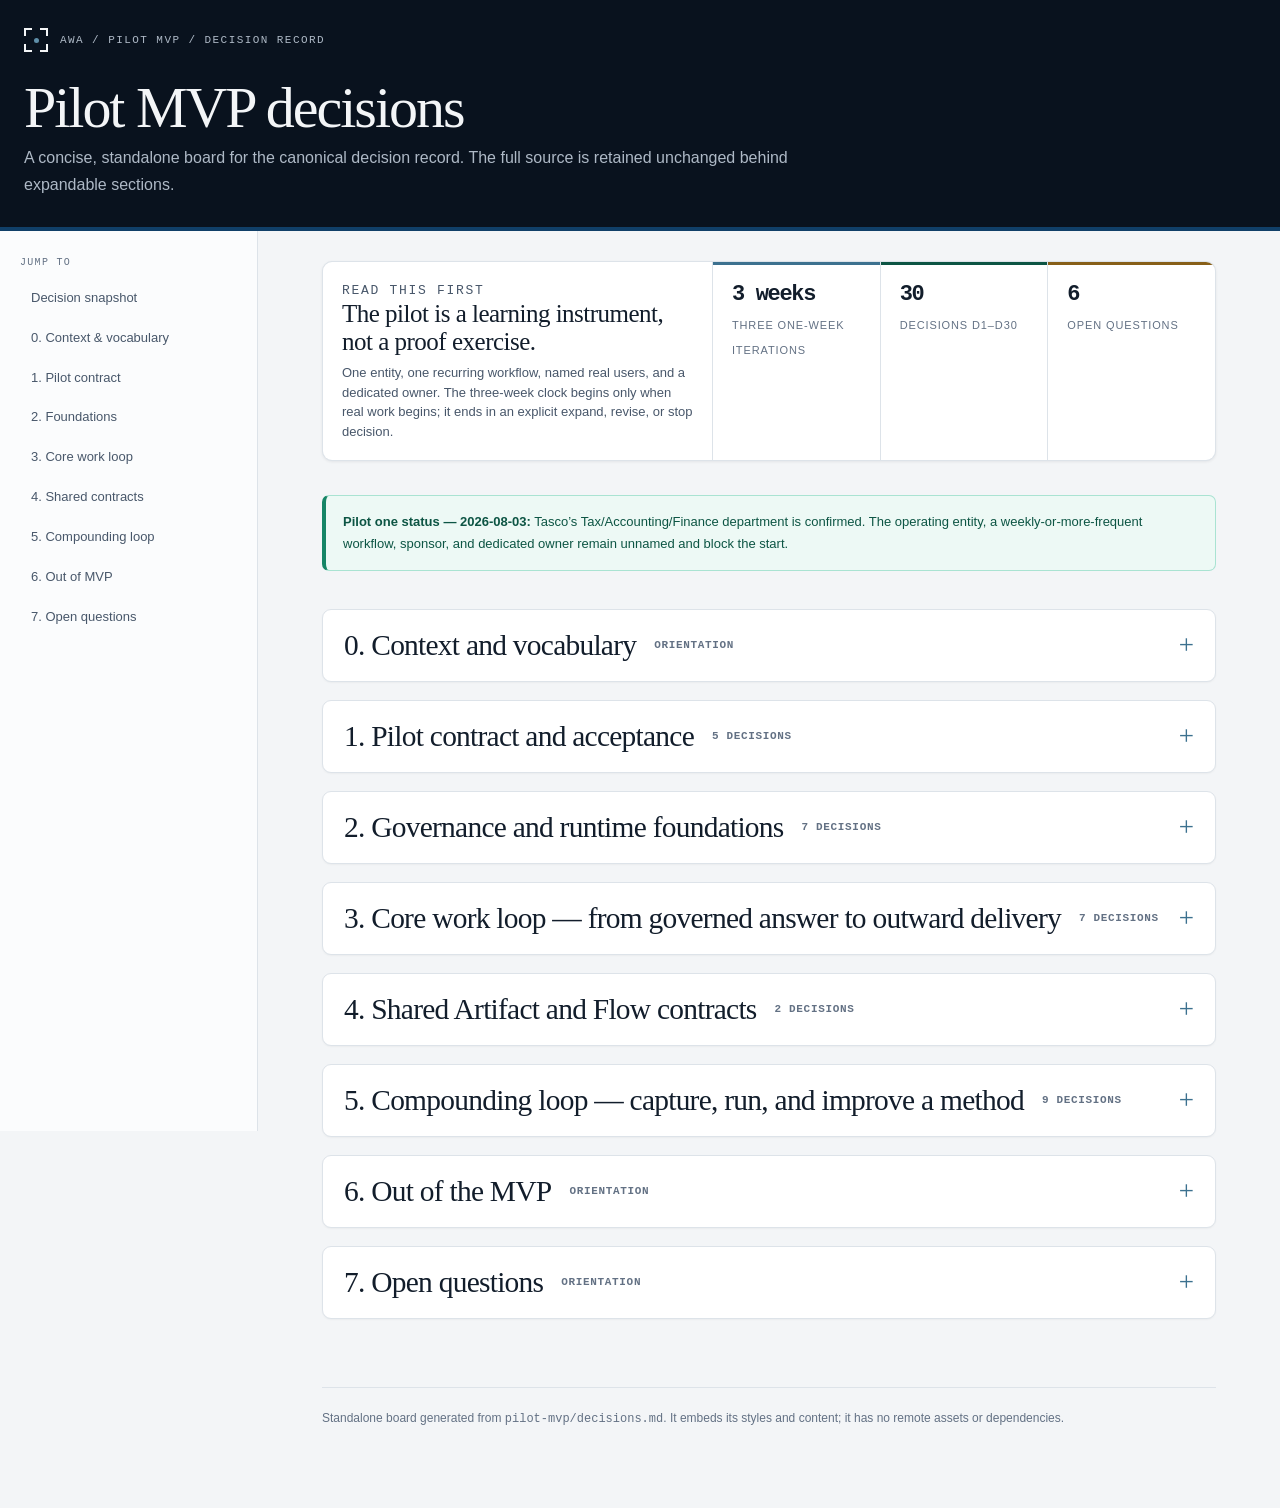
==== site/index.html @ fefa4765 "docs(pilot-mvp): publish decision board" ====
<!doctype html>
<html lang="en">
<head>
<meta charset="utf-8">
<meta name="viewport" content="width=device-width, initial-scale=1">
<meta name="description" content="AWA Pilot MVP decision record, rendered as a standalone review board.">
<title>AWA — Pilot MVP decisions</title>
<style>
:root {
  --ink-25:#fbfcfd; --ink-50:#f3f5f7; --ink-100:#e9edf1; --ink-150:#dde3e9;
  --ink-300:#aeb9c6; --ink-400:#8391a2; --ink-500:#637184; --ink-600:#48576a;
  --ink-700:#334255; --ink-800:#202d3d; --ink-900:#121d2b; --ink-950:#09121e;
  --brand-700:#103f68; --brand-900:#082641; --iris-100:#dce8ef; --iris-500:#3c718f;
  --jade-50:#edf9f5; --jade-200:#a9e3d2; --jade-700:#0d5544;
  --gold-100:#f8ecc9; --gold-600:#875f18;
  --paper:#fff; --paper-line:#dfe5eb;
  --sans: Inter,-apple-system,BlinkMacSystemFont,"Segoe UI",Roboto,sans-serif;
  --serif: Newsreader,Georgia,serif; --mono:"IBM Plex Mono",ui-monospace,Menlo,monospace;
}
* { box-sizing:border-box; }
html { scroll-behavior:smooth; background:var(--ink-50); }
body { margin:0; color:var(--ink-800); background:var(--ink-50); font:15px/1.68 var(--sans); }
a { color:var(--brand-700); text-underline-offset:3px; }
a:focus-visible, summary:focus-visible { outline:3px solid var(--iris-500); outline-offset:3px; border-radius:3px; }
.shell { min-height:100vh; }
.masthead { background:var(--ink-950); color:var(--ink-50); padding:28px max(24px, calc((100vw - 1360px)/2)); border-bottom:4px solid var(--brand-700); }
.brandline { display:flex; align-items:center; gap:12px; color:var(--ink-300); font:11px/1 var(--mono); letter-spacing:.13em; text-transform:uppercase; }
.perimeter { width:24px; height:24px; position:relative; flex:none; background:linear-gradient(var(--ink-50),var(--ink-50)) 0 0/8px 2px no-repeat,linear-gradient(var(--ink-50),var(--ink-50)) 0 0/2px 8px no-repeat,linear-gradient(var(--ink-50),var(--ink-50)) 100% 0/8px 2px no-repeat,linear-gradient(var(--ink-50),var(--ink-50)) 100% 0/2px 8px no-repeat,linear-gradient(var(--ink-50),var(--ink-50)) 0 100%/8px 2px no-repeat,linear-gradient(var(--ink-50),var(--ink-50)) 0 100%/2px 8px no-repeat,linear-gradient(var(--ink-50),var(--ink-50)) 100% 100%/8px 2px no-repeat,linear-gradient(var(--ink-50),var(--ink-50)) 100% 100%/2px 8px no-repeat; }
.perimeter::after { content:""; position:absolute; width:5px; height:5px; border-radius:50%; background:#5f8fa9; left:9.5px; top:9.5px; }
.masthead h1 { max-width:900px; margin:26px 0 8px; font:400 clamp(32px,5vw,58px)/1.02 var(--serif); letter-spacing:-.035em; }
.masthead p { max-width:770px; margin:0; color:var(--ink-300); font-size:16px; }
.board { display:grid; grid-template-columns:258px minmax(0,1fr); max-width:1360px; margin:0 auto; }
.nav { position:sticky; top:0; align-self:start; height:100vh; overflow:auto; padding:25px 20px 40px; border-right:1px solid var(--ink-150); background:var(--ink-25); }
.nav-label, .eyebrow { margin:0 0 10px; color:var(--ink-500); font:10px/1.3 var(--mono); letter-spacing:.13em; text-transform:uppercase; }
.nav a { display:block; padding:8px 9px; margin:2px 0; border-left:2px solid transparent; color:var(--ink-600); font-size:13px; text-decoration:none; }
.nav a:hover { color:var(--brand-700); background:var(--iris-100); border-left-color:var(--iris-500); }
.content { min-width:0; padding:30px clamp(22px,5vw,72px) 80px; }
.snapshot { display:grid; grid-template-columns:1.4fr repeat(3,minmax(120px,.6fr)); gap:1px; margin:0 0 34px; overflow:hidden; border:1px solid var(--ink-150); background:var(--ink-150); border-radius:10px; box-shadow:0 1px 3px rgba(9,18,30,.07); }
.snapshot > div { min-width:0; padding:19px; background:var(--paper); }
.snapshot h2 { margin:0 0 8px; color:var(--ink-900); font:400 25px/1.1 var(--serif); letter-spacing:-.02em; }
.snapshot p { margin:0; font-size:13px; line-height:1.5; color:var(--ink-600); }
.metric { border-top:3px solid var(--iris-500); }
.metric:nth-child(3) { border-top-color:var(--jade-700); }
.metric:nth-child(4) { border-top-color:var(--gold-600); }
.metric strong { display:block; margin-bottom:5px; color:var(--ink-900); font:600 22px/1 var(--mono); letter-spacing:-.06em; }
.metric span { font-size:11px; color:var(--ink-500); text-transform:uppercase; letter-spacing:.08em; }
.notice { margin:0 0 38px; padding:15px 17px; border:1px solid var(--jade-200); border-left:4px solid #168566; border-radius:7px; background:var(--jade-50); color:var(--jade-700); font-size:13px; }
.notice strong { font-weight:700; }
.source { max-width:1000px; }
.source > h1 { display:none; }
.source h2 { scroll-margin-top:24px; margin:58px 0 20px; padding-bottom:10px; border-bottom:1px solid var(--ink-150); color:var(--ink-900); font:400 clamp(26px,3.2vw,38px)/1.12 var(--serif); letter-spacing:-.025em; }
.record-section { margin:18px 0; border:1px solid var(--ink-150); border-radius:9px; background:var(--paper); box-shadow:0 1px 2px rgba(9,18,30,.04); }
.record-section > summary { display:flex; align-items:center; gap:18px; padding:19px 21px; cursor:pointer; list-style:none; }
.record-section > summary::-webkit-details-marker { display:none; }
.record-section > summary::after { content:'+'; margin-left:auto; color:var(--iris-500); font:400 27px/1 var(--serif); }
.record-section[open] > summary { border-bottom:1px solid var(--ink-150); background:var(--ink-50); }
.record-section[open] > summary::after { content:'−'; }
.record-section > summary h2 { margin:0; padding:0; border:0; font-size:clamp(22px,2.3vw,30px); }
.section-count { flex:none; color:var(--ink-500); font:600 11px/1.3 var(--mono); letter-spacing:.06em; text-transform:uppercase; }
.record-section-body { padding:0 22px 26px; }
.source h3 { scroll-margin-top:24px; margin:42px 0 13px; color:var(--ink-900); font:600 19px/1.27 var(--sans); letter-spacing:-.015em; }
.source h4 { margin:30px 0 10px; color:var(--ink-700); font:600 15px/1.3 var(--sans); }
.source p { max-width:82ch; margin:0 0 17px; }
.source strong { color:var(--ink-900); }
.source em { color:var(--ink-600); }
.source ul, .source ol { max-width:84ch; margin:0 0 20px; padding-left:25px; }
.source li { margin:7px 0; padding-left:3px; }
.source blockquote { max-width:82ch; margin:22px 0; padding:3px 0 3px 19px; border-left:3px solid var(--iris-500); color:var(--ink-600); }
.table-wrap { overflow-x:auto; margin:24px 0 28px; border:1px solid var(--paper-line); border-radius:8px; background:var(--paper); box-shadow:0 1px 2px rgba(9,18,30,.05); }
table { width:100%; min-width:620px; border-collapse:collapse; font-size:13px; line-height:1.45; }
th, td { padding:11px 13px; vertical-align:top; text-align:left; border-bottom:1px solid var(--ink-150); }
th { position:sticky; top:0; background:var(--ink-50); color:var(--ink-700); font:600 10px/1.3 var(--mono); letter-spacing:.06em; text-transform:uppercase; }
tr:last-child td { border-bottom:0; }
td:first-child { color:var(--ink-900); font-weight:600; }
hr { border:0; border-top:1px solid var(--ink-150); margin:42px 0; }
.source code { padding:.1em .32em; border-radius:3px; background:var(--ink-100); color:var(--ink-800); font:.88em var(--mono); }
.source pre { overflow:auto; padding:14px; border-radius:7px; background:var(--ink-900); color:var(--ink-50); }
.source pre code { padding:0; background:transparent; color:inherit; }
footer { max-width:1000px; margin-top:68px; padding-top:20px; border-top:1px solid var(--ink-150); color:var(--ink-500); font-size:12px; }
@media (max-width: 900px) { .board { display:block; } .nav { position:static; height:auto; padding:16px max(22px,5vw); border-right:0; border-bottom:1px solid var(--ink-150); display:flex; overflow-x:auto; gap:4px; } .nav-label { display:none; } .nav a { white-space:nowrap; flex:none; border-left:0; border-bottom:2px solid transparent; } .nav a:hover { border-left-color:transparent; border-bottom-color:var(--iris-500); } .snapshot { grid-template-columns:1fr 1fr; } .snapshot > div:first-child { grid-column:1/-1; } }
@media (max-width: 560px) { body { font-size:14px; } .masthead { padding-top:20px; padding-bottom:24px; } .masthead p { font-size:14px; } .content { padding-top:22px; } .snapshot { display:block; } .snapshot > div { border-bottom:1px solid var(--ink-150); } .snapshot > div:last-child { border-bottom:0; } table { font-size:12px; } th,td { padding:9px 10px; } }
@media print { body { background:#fff; } .masthead { background:#fff; color:var(--ink-900); border-bottom:1px solid var(--ink-300); } .masthead p,.brandline { color:var(--ink-600); } .perimeter { filter:invert(1); } .nav { display:none; } .board { display:block; } .content { padding:20px 0; } .snapshot { break-inside:avoid; } .record-section { border:0; box-shadow:none; } .record-section > summary { padding:0; } .record-section > summary::after { display:none; } .record-section-body { padding:0; } .source h2 { break-after:avoid; } .source h3 { break-after:avoid; } .table-wrap { overflow:visible; } }
</style>
</head>
<body>
<div class="shell">
<header class="masthead">
  <div class="brandline"><span class="perimeter" aria-hidden="true"></span> AWA / pilot MVP / decision record</div>
  <h1>Pilot MVP decisions</h1>
  <p>A concise, standalone board for the canonical decision record. The full source is retained unchanged behind expandable sections.</p>
</header>
<div class="board">
<nav class="nav" aria-label="Decision record sections">
  <p class="nav-label">Jump to</p>
  <a href="#snapshot">Decision snapshot</a>
  <a href="#0-context-and-vocabulary">0. Context &amp; vocabulary</a>
  <a href="#1-pilot-contract-and-acceptance">1. Pilot contract</a>
  <a href="#2-governance-and-runtime-foundations">2. Foundations</a>
  <a href="#3-core-work-loop--from-governed-answer-to-outward-delivery">3. Core work loop</a>
  <a href="#4-shared-artifact-and-flow-contracts">4. Shared contracts</a>
  <a href="#5-compounding-loop--capture-run-and-improve-a-method">5. Compounding loop</a>
  <a href="#6-out-of-the-mvp">6. Out of MVP</a>
  <a href="#7-open-questions">7. Open questions</a>
</nav>
<main class="content">
  <section id="snapshot" aria-labelledby="snapshot-title">
    <div class="snapshot">
      <div><p class="eyebrow">Read this first</p><h2 id="snapshot-title">The pilot is a learning instrument, not a proof exercise.</h2><p>One entity, one recurring workflow, named real users, and a dedicated owner. The three-week clock begins only when real work begins; it ends in an explicit expand, revise, or stop decision.</p></div>
      <div class="metric"><strong>3 weeks</strong><span>Three one-week iterations</span></div>
      <div class="metric"><strong>30</strong><span>Decisions D1–D30</span></div>
      <div class="metric"><strong>6</strong><span>Open questions</span></div>
    </div>
    <aside class="notice"><strong>Pilot one status — 2026-08-03:</strong> Tasco’s Tax/Accounting/Finance department is confirmed. The operating entity, a weekly-or-more-frequent workflow, sponsor, and dedicated owner remain unnamed and block the start.</aside>
  </section>
  <article class="source">
<h1 id="pilot-mvp--decisions">Pilot MVP — decisions</h1>
<h2 id="0-context-and-vocabulary">0. Context and vocabulary</h2>
<h3 id="01-context">0.1 Context</h3>
<p><strong>Document role.</strong> The single authority for AWA's pilot MVP: what was chosen, why, and what is still open. Specs, user stories, and prospect-facing material are written from it; it cites nothing outside itself. A spec that contradicts a decision is wrong, and a decision the team stops following is edited rather than left standing.</p>
<p><strong>Decision order.</strong> Decisions run from broad pilot constraints toward downstream product choices, and earlier ones generally constrain later ones. Numbering does not make any active decision optional or resolve a conflict. Decisions state behaviour, not implementation. This is a decision record, not a delivery plan.</p>
<p><strong>Standing constraint.</strong> Pilot one is confirmed as of 2026-08-03: Tasco, in the Tax/Accounting/Finance department. Pilots two and three are not. Every decision here must still hold <strong>regardless of which pilot lands</strong>, so a choice that only makes sense for one sponsor does not belong. Where pilot one's confirmed shape now bears on a decision, that decision records it under a dated <strong>Pilot one</strong> note and says what remains unnamed. Three things are unnamed and block the start: the operating entity inside Tasco (D8), the workflow (D2), and the sponsor and dedicated owner.</p>
<p><strong>Business context.</strong> A company's know-how layer is the accumulated method that makes a recurring job come out right, and it leaves when the person leaves. AWA captures that method inside the customer's own governed material and keeps it theirs. This is not a data-residency product. Retrieval is the lower bar to clear; captured flows are the ongoing objective. A pilot that proves retrieval but captures no method has demonstrated a search box.</p>
<p><strong>Engineering context.</strong> The pilot MVP is a <strong>rebuild</strong>. The current FastAPI application stays as the stable demo surface for sales, and what exists in it is neither a constraint on these decisions nor a credit against them: present there does not make it done here, absent there does not make it expensive here.</p>
<p><strong>Why rebuild rather than increment.</strong> The repository state behind the demo is too disordered to serve as the source of truth for delivery, and the demo showed a roughly seventy-second unexplained pause, application and database both awake, that was never diagnosed. Neither argues against building a governed, concurrent, multi-user system. Both argue against building it on a foundation nobody can reason about.</p>
<p><strong>How the pieces relate.</strong></p>
<ul>
<li>A pilot is the smallest thing that produces a real decision: one entity, one recurring workflow, one dedicated owner. Deliberately not a group-wide rollout.</li>
<li>Access provisioning, sandbox setup, and corpus loading are <strong>pre-pilot</strong>. The clock starts when a real user does real work, not when the environment is ready.</li>
<li>Demo and pilot run the same product. There is no customer-specific build, so what a pilot user asks for decides the roadmap rather than forking the code.</li>
<li>A pilot's evidence is what the users did and said, not a screenshot, a test pass, or a delivery tally.</li>
<li>At most three early pilots at once: two in Vietnam, ideally one elsewhere in Southeast Asia. The three-person team stays directly involved in each, so the cap is attention, not demand.</li>
</ul>
<h3 id="02-vocabulary">0.2 Vocabulary</h3>
<p>These entries fix the words and the boundaries between them. Where a term has a decision of its own, the decision carries the detail and is cited here rather than restated.</p>
<p><strong>Pilot</strong>: A bounded engagement in which named real users at a customer do their <strong>own recurring work</strong> on <strong>their own documents</strong> and return structured feedback. It begins only when all four entry conditions hold at once, and ends on a stated date with an explicit expand, revise, or stop decision. A pilot is a learning instrument first: it establishes how these users actually work, which capabilities matter, and whether the partner is worth continuing with. Producing a favourable result is not its purpose. <em>Avoid</em>: trial, proof of concept, evaluation, rollout, deployment, engagement</p>
<p><strong>Demo</strong>: Anything shown over a seeded synthetic corpus with pre-assigned classifications and prepared personas, whether presented live, recorded as video, or clicked through. A demo proves implemented behaviour. It cannot establish adoption, task completion, or fitness, because none of its data, users, or work is real. <em>Avoid</em>: live pilot, pilot demo, mini-pilot, trial run</p>
<p><strong>The four entry conditions</strong>: The gates that separate a demo from a pilot. Each is binary, and a pilot that is missing one is a demo being called a pilot.</p>
<ol type="1">
<li><strong>Real users</strong> — named individuals who already do the work, not evaluators, not IT, not a procurement committee.</li>
<li><strong>Real documents</strong> — the customer's own material. Curated and read-only still counts as real. Synthetic does not.</li>
<li><strong>Real work</strong> — a job the user was already going to do this week and is accountable for, not an exercise invented to test the product.</li>
<li><strong>A feedback loop</strong> — an agreed channel and cadence by which what the users do returns to the team and changes the product. <em>Avoid</em>: treating access provisioning, a sandbox, or a signed document as the start of the pilot</li>
</ol>
<p><strong>Dedicated owner</strong>: One named person at the customer who is our interface for the pilot and coordinates their side. The pilot does not start without one. Whatever internal authority they need to approve documents, users, and deployment is theirs to arrange, and is not modelled in the product. <em>Avoid</em>: an assumed remit, a contact who cannot convene the users, authority inferred from a title</p>
<p><strong>Exit decision</strong>: A stated expand, revise, or stop decision made on the pilot's final day, on the evidence the pilot produced. The end date is fixed before the start date. A pilot without a scheduled exit decision becomes an indefinite evaluation. <em>Avoid</em>: rolling engagement, open-ended evaluation, extension by default, "let's see how it goes"</p>
<p><strong>Baseline</strong>: Three to five completed real examples of the chosen workflow, reviewed before the pilot starts. It exists so improvement is measured against what the team actually did last month, rather than against an estimate made after the fact. <em>Avoid</em>: a projected saving, a business case, a benchmark, a stated return</p>
<p><strong>Iteration</strong>: One of the three one-week cycles inside the fixed three-week pilot window: real use, then feedback collection, then a product change shipped into the live pilot. The product inside it is expected to change (D1). <em>Avoid</em>: sprint, phase, milestone, release train</p>
<p><strong>Pre-pilot onboarding</strong>: Everything AWA does before the clock starts: user interviews, corpus collection, document ingestion, and permission scoping. It is operated by the AWA team by hand, not by the customer through a console. It is deliberately unscalable, and it exists so the first pilot users never meet an administrator surface (D6). <em>Avoid</em>: setup phase, implementation, configuration, self-service onboarding</p>
<p><strong>Artifact</strong>: A document the product produced and one user owns: promoted from a chat answer or produced by a Flow run, then edited directly. It is the unit shared, exported, and delivered. Its editing, sharing, and versioning contracts are D15, D20, and D21. <em>Avoid</em>: output, deliverable, report, file, document</p>
<p><strong>Flow</strong>: A saved method created from a chat session that already produced acceptable work. The user improves it by attaching instructions to fixed phases rather than authoring a workflow. It runs in the background, re-retrieves against the invoker's current access on every run, and produces an Artifact (D23, D24, D28). <em>Avoid</em>: workflow, automation, template, pipeline, playbook</p>
<p><strong>Phase spine</strong>: The four phases every run renders as: Gather, Reason, Produce, Check. They are fixed by the product and identical for every Flow. The sub-actions inside a phase vary run to run and are display only. Instructions attach to phases, never to sub-actions (D25). <em>Avoid</em>: step, node, stage, task, DAG</p>
<p><strong>Personal space</strong>: A per-user area where a pilot user keeps documents they brought themselves. It is the one place in the product where a user adds material without an administrator or assigns a classification, and its contents are owner-only and unshareable (D7). Artifacts do not live here: personal is a document classification, and an Artifact is a separate object with its own lifecycle. <em>Avoid</em>: private folder, my drive, workspace, sandbox, personal knowledge base</p>
<p><strong>Outward delivery</strong>: Taking a finished Artifact out of AWA to a recipient who is not an AWA user. AWA renders a file and the user delivers it (D13). It exists because the output of a real recurring job is owed to somebody outside the pilot cohort, and a user who cannot send it will screenshot it. It is in pilot scope and was explicitly <strong>not</strong> in demo scope. <strong>Export</strong> is the narrower word for the act AWA performs and records: rendering the file, and the record naming user, Artifact, version, time, and source classifications (D4, D13). Outward delivery is the whole move, including the part AWA cannot see. <em>Avoid</em>: download, sync, integration, publish</p>
<p><strong>Rendered citation</strong>: What an inline citation becomes when it leaves AWA and can no longer be clicked: the marker stays beside the claim and a source list names each document and its printed locator (D18). A live link back into AWA is not an option, because the recipient has no account and a dead link reads worse than no link. <em>Avoid</em>: link back to AWA, "see AWA for sources", footnote-free export, source-count summary</p>
<p><strong>AWA-operated permission scoping</strong>: AWA interviews users, collects and ingests the corpus, and proposes each document's classification and owning department for pilots one through three; the customer approves the per-document proposal before first sign-in (D6). This keeps onboarding from waiting on a customer-authored policy while leaving the consequence of a wrong entitlement with an explicit customer-approved decision. <em>Avoid</em>: inherited permissions, mirrored file-share ACLs, customer-authored policy (not yet true), self-serve classification</p>
<h2 id="1-pilot-contract-and-acceptance">1. Pilot contract and acceptance</h2>
<h3 id="d1-fixed-three-week-window-three-one-week-iterations-mutable-product">D1. Fixed three-week window, three one-week iterations, mutable product</h3>
<p>The window and the exit decision are fixed before the start. The product inside the window is not. Each week is real use, then feedback, then a shipped change.</p>
<p><strong>Why:</strong> A fixed end date is what forces a decision. A frozen product wastes the only thing a first pilot uniquely produces, which is watching a real user hit a wall while there is still time to fix it. Three iterations rather than two gives a change shipped in week one a chance to be judged in week three.</p>
<p><strong>Consequences, each of which is a day-one requirement:</strong></p>
<ul>
<li>Deployment must not disrupt a live user. No data loss, no forced re-login, no broken in-flight Artifact or Flow. We ship into a live pilot at least twice.</li>
<li>Work created in week one must still open in week three, across schema changes.</li>
<li>The baseline is captured before the clock starts. A mutable product makes it impossible to reconstruct afterwards what a user was reacting to.</li>
<li>What an Artifact is, what a Flow is, and what a citation points at are frozen for the window. How they look and how well they work are not. Changing the contract mid-pilot invalidates the user's accumulated work and the pilot's own evidence.</li>
</ul>
<h3 id="d2-the-chosen-workflow-must-run-weekly-or-more-often">D2. The chosen workflow must run weekly or more often</h3>
<p>The window can only observe what completes inside it. Three one-week iterations observe three cycles of a weekly job and zero complete cycles of a monthly or quarterly one. This is a selection rule that binds before a customer is named, so it belongs to the pilot definition rather than to any customer.</p>
<p><strong>Consequence:</strong> The worked examples used so far are a quarterly revenue snapshot and a quarterly variance summary. Neither can be the pilot workflow. Candidate qualification must ask for cadence early, and a prospect whose only recurring pain is quarterly is not a first pilot.</p>
<p><strong>Pilot one (2026-08-03).</strong> The department is confirmed and the workflow is not. Choosing one that runs weekly or more often is a blocking pre-pilot item, and it is the live risk in a Tax/Accounting/Finance department, where the headline cycles are monthly close and quarterly filing. Either completes zero times inside a three-week window. Weekly candidates worth testing first are a cash position, an AR or AP aging review, and a payment run. If no weekly workflow exists in this department, the choice is a different workflow or a different first cohort, not a longer window (D1).</p>
<h3 id="d3-the-cohort-is-hierarchical-one-executive-over-at-least-two-peer-units-each-with-a-manager-and-workers">D3. The cohort is hierarchical: one executive over at least two peer units, each with a manager and workers</h3>
<p>Everyone in the cohort does real work, so everyone is a producer. The executive sees activity and shared or exported Flows and Artifacts across the whole cohort, but never private drafts or personal uploads. A manager has the same oversight only within their own unit. Two peer units is the minimum, not a target (D9).</p>
<p><strong>Pilot one (2026-08-03).</strong> The cohort sits inside one department, Tax/Accounting/Finance, which contains three teams. Those teams are the peer units, so the product's departmental axis binds on a team here rather than on the department above them (D10). The intended size is roughly nine to ten people: one executive, plus a manager and two or three workers per team. The exact roster, and which person holds the executive level, are fixed during pre-pilot onboarding (D6).</p>
<p><strong>Why the cohort is hierarchical rather than flat:</strong></p>
<ul>
<li><strong>More than one peer unit is load-bearing.</strong> A single-unit cohort gives everyone identical entitlement. No perimeter ever differs between two people, no query resolves differently, and the pilot produces zero evidence about the differentiator. Three teams make the permission boundary an observed fact rather than an untested configuration.</li>
<li><strong>Hierarchy is the actual argument.</strong> The pitch is that long governance chains turn a question into a queue. A cohort with an executive, managers, and workers is the structure that claim is about.</li>
<li><strong>The cohort contains its own readers.</strong> Every loop ends with someone else reading the output. Managers and the executive receive as well as produce, so that half of the loop is real rather than simulated.</li>
<li><strong>The executive is the exit decision.</strong> A sponsor who watched it work firsthand decides on evidence rather than on a report about evidence.</li>
</ul>
<p><strong>Costs to accept, not overlook:</strong> interviewing every producer during each of the three one-week iterations is roughly five hours plus synthesis every week for a three-person team. AWA also hand-onboards every person and their documents before the pilot. Two or three workers per unit rather than four is what keeps this tight (D1, D6).</p>
<p><strong>Actors for user stories:</strong> the product models workers, managers, and executives as the cohort's three levels. Their level and department determine retrieval and oversight scope (D10).</p>
<h3 id="d4-the-exit-decision-rests-on-task-completion-effort-to-export-as-a-trend-and-disclosure-incidents">D4. The exit decision rests on task completion, effort-to-export as a trend, and disclosure incidents</h3>
<p><strong>Task completion is the primary measure.</strong> Did the user finish their real recurring job inside AWA? Binary, per cycle, per person, and unambiguous. One observation per producer per cycle, so a cohort of nine or ten over three cycles yields twenty-seven to thirty observations (D3).</p>
<p><strong>Effort-to-export is the quality measure, and it is read as a trend.</strong> Time invested in chat and in correcting a Flow is expected and healthy. What must shrink is the work between generation and sending: manual editing and rerunning. The product can turn one user correction into a candidate phase instruction, but adopts it only after the user confirms it (D27). If that capture works, cycle one shows heavy editing while the user teaches the Flow and cycle three shows almost none. The criterion is whether that time declines across cycles one, two, and three. Flat means a one-shot generator; declining is the compounding claim, measured. Averaging across the window hides the only thing worth seeing.</p>
<p><strong>Export is the satisfaction signal.</strong> A costly, voluntary act in which the user puts their name on the output and sends it outside the cohort. It beats any survey question. Counted per completed cycle rather than raw, since job frequency varies by person and work that legitimately stays inside the cohort never exports.</p>
<p><strong>A wrong disclosure is raised and debugged, not an automatic stop.</strong> Any instance where a user saw material their perimeter should not have returned is investigated immediately, its cause identified, and the finding carried into the exit decision. It ranks engineering priority above everything else. A scoping error in the classification that AWA proposed and the customer approved, and an enforcement failure against that approved classification, are different findings. Only the second is evidence about the product's authorization behavior (D6). A disclosure is only detectable if a human notices and has somewhere to say so, so the product owes users a way to report one. Without that channel, zero disclosures is the absence of evidence rather than evidence.</p>
<p><strong>Two distinctions the raw numbers get wrong:</strong></p>
<ul>
<li>A rerun <em>after an instruction was attached</em> is the product learning. A rerun with <strong>no change</strong> is the user hoping for better luck, and only that second kind is a failure signal.</li>
<li>Editing because the output was wrong is a failure. Editing to add judgement only the human holds is correct behaviour. Driving edits to zero would mean replacing judgement rather than supporting it.</li>
</ul>
<p><strong>Not measured: a time-saving percentage.</strong> Self-reported timings over three cycles against a mutable product with an observed cohort are noise dressed as data, and a soft number a CFO can challenge makes everything beside it look soft. What the pilot produces is a decision with evidence behind it, not a business case. The baseline supports a qualitative comparison, not a percentage.</p>
<p><strong>What these measures require the product to record:</strong> Artifact content at generation and at export, so the two can be diffed; timestamps for generation, each edit session, and export; which Flow version ran and whether its instructions changed since the previous run; an export that is distinguishable from a share; and an export record naming the user, Artifact and version, time, and source classifications (D13).</p>
<h3 id="d5-two-stacked-loops-the-core-work-loop-must-clear-the-compounding-loop-must-work-at-least-partially">D5. Two stacked loops: the core work loop must clear; the compounding loop must work at least partially</h3>
<p><strong>The core work loop:</strong> ask in chat, get a cited answer, promote it to an Artifact, edit it, export it. No Flow involved. A user can complete their whole weekly job this way on day one. This is the lower bar and it has to be cleared.</p>
<p>The core work loop's day-one acceptance bar includes permission-governed retrieval rather than treating authorization as a feature layered on later. Permission handling is both the differentiator and the enterprise adoption gate, so strong retrieval without working authorization cannot support enterprise work at all. Every retrieval must apply the user's level and department against the document's classification and owning department; that matrix is not tradeable (D10).</p>
<p><strong>The compounding loop:</strong> notice the repetition, save that chat as a Flow, run it in the background, attach instructions where it was wrong, get a better run next time. It must work at least partially within the window.</p>
<p><strong>Why the core work loop must precede the compounding loop:</strong> nobody saves a method before doing the job once and having it work. A Flow can be created only from a chat session that already produced acceptable work, so the working chat session is a precondition for the entire compounding loop (D28).</p>
<p><strong>Why the loop order matches the evidence design:</strong> the pilot measures whether editing and rerunning between Artifact generation and outward delivery decline across three cycles (D4). Cycle one is expected to be mostly the core work loop, with heavy editing. Cycle two is where a Flow gets saved. By cycle three the Flow carries most of it and editing drops. The declining curve <em>is</em> the user moving from the core work loop into the compounding loop. A shaky core work loop means cycle one fails and there is never a cycle three.</p>
<p>Build the core work loop before the compounding loop.</p>
<h2 id="2-governance-and-runtime-foundations">2. Governance and runtime foundations</h2>
<h3 id="d6-awa-operates-ingestion-and-permission-scoping-by-hand-during-pre-pilot-onboarding">D6. AWA operates ingestion and permission scoping by hand during pre-pilot onboarding</h3>
<p>Users are interviewed first, then onboarded manually. The AWA team collects the corpus, ingests it, and proposes classification and department attribution. The customer approves the proposal before the first sign-in.</p>
<p><strong>Why:</strong> AWA-operated ingestion and permission scoping removes the largest onboarding blocker, which is a customer writing a classification policy before they have seen any value. Manual onboarding also lets the team learn what the classification rules need to be, which cannot be learned from a synthetic corpus.</p>
<p><strong>Consequences:</strong></p>
<ul>
<li>No customer-facing administrator console is required in the pilot MVP. Ingestion and classification are operated by the AWA team through internal means the pilot users never see.</li>
<li><strong>Approval is a checkable artifact.</strong> The customer signs off a per-document classification and owning-department list before the first sign-in. AWA proposes, the customer approves, and a wrong entitlement is then traceable to an approved decision rather than to an AWA guess. It costs onboarding time, and it makes a reported disclosure traceable to either approved scoping or product enforcement rather than leaving its cause to argument (D4).</li>
<li><strong>The customer-authorship differentiator is not live in pilots one through three.</strong> AWA's stated differentiator is entitling on a classification the customer authors, inheriting nothing. Here AWA authors it. The differentiator stays true of the product and is not true of these pilots. Do not present AWA-operated scoping as the permanent operating model, and do not claim customer authorship as a live differentiator until a customer has authored one.</li>
<li>AWA-operated ingestion and classification does not scale past pilot three, and that is accepted rather than overlooked.</li>
</ul>
<h3 id="d7-a-user-may-upload-documents-into-a-personal-space-and-nowhere-else">D7. A user may upload documents into a personal space, and nowhere else</h3>
<p>Uploaded documents are retrievable only by the uploader. They never enter the shared perimeter, and the user never assigns a classification.</p>
<p><strong>Why:</strong> The recurring job usually involves a file the user has in hand that is not in the curated corpus. Without it the pilot measures half a loop and cannot explain why. Letting a user publish into the shared corpus would reverse AWA-operated, customer-approved permission scoping and put entitlement authorship back in the uploader's hands (D6).</p>
<p><strong>Consequences:</strong></p>
<ul>
<li>Personal is a distinct classification. Material carrying it is retrievable by its owner alone and is never eligible for the administrator ingestion path.</li>
<li><strong>A personal document cannot be shared.</strong> Owner-alone access is absolute, and no role or level reaches it. The user may instead share an <em>Artifact</em> derived from that material with a named person, granting view or edit while leaving comment and copy available (D17, D20). Sharing the source would let the uploader make a classification decision, which AWA-operated scoping exists to prevent (D6).</li>
<li>File format support becomes a real requirement: native-text PDF, DOCX, XLSX, TXT and Markdown.</li>
<li><strong>No OCR of scanned documents at MVP.</strong> Scanned material is identified and excluded during pre-pilot onboarding, where it can be seen coming, rather than failing in front of a user in week two. The honest position is that the gap is ingesting Vietnamese paperwork, not understanding Vietnamese.</li>
</ul>
<h3 id="d8-one-deployment-and-one-database-per-pilot-customer">D8. One deployment and one database per pilot customer</h3>
<p>Isolation is an infrastructure property, not a code property. Up to three concurrent pilots means up to three instances of the same image.</p>
<p><strong>Why:</strong> Isolating each customer in a separate deployment and database gives a security reviewer a one-sentence answer instead of an audit of every query, and makes per-customer deployment location literally true rather than a claim to walk back. The infrastructure boundary also subtracts a whole category of requirement from the MVP: no org-scoping on every query, no cross-tenant leak tests, no tenant-aware caching. The prior build modelled tenant separation in code and never ran it with more than one tenant; designed and unproven is not working, and an infrastructure boundary needs no proof.</p>
<p><strong>Consequences:</strong></p>
<ul>
<li>The organization identifier stays in the model even though it is not the isolation boundary. Threading tenancy in afterwards is the expensive version, and a customer with two entities in one deployment will need it.</li>
<li>A deploy script must reach every live instance because the mutable three-week pilot ships at least two changes without disrupting users or their work (D1).</li>
<li><strong>One shared product does not mean one shared deployment.</strong> The scale argument is that there is no customer-specific <em>version</em>. Same image, same interface, different instance. Expect this to be conflated and state it explicitly in prospect-facing material.</li>
<li><strong>A stated limit.</strong> One entity per deployment means the pilot demonstrates the departmental and level axes of governance, not the multi-entity one. Do not claim pilot evidence for the group-wide story. Pilot one is confirmed with Tasco, but the operating entity inside Tasco is not yet named, and naming it is what fixes the deployment boundary (2026-08-03).</li>
</ul>
<p><strong>What any substrate has to carry.</strong> The host, database, model provider, and storage remain open, but the isolation and operating outcomes do not. Any substrate must provide a separate instance and database per customer, a deploy that reaches every live instance, sessions that survive that deploy, and a deployment region that can be named per customer. Per-customer location must remain a literal property rather than a claim to walk back.</p>
<h3 id="d9-oversight-sees-activity-and-shared-work-never-private-drafts-or-personal-uploads">D9. Oversight sees activity and shared work, never private drafts or personal uploads</h3>
<p>Whoever holds oversight can see who ran what and how often, every Artifact and Flow that was shared or exported, and the access and export record. Unshared drafts and personal-space uploads are not visible to anyone but their owner. <strong>Users are told this on day one.</strong></p>
<p>Oversight follows the role hierarchy: a manager sees activity and shared or exported work for their own department, while the executive sees the same information organization-wide. Neither level can see unshared drafts or personal uploads (D10).</p>
<p><strong>Why:</strong> The three things a sponsor needs in three weeks are whether anyone is using it, whether the output is any good, and whether anything is leaking. Activity answers the first, shared work the second, the export record the third. None of them requires reading a half-finished draft.</p>
<p><strong>Why the exclusion is not squeamishness:</strong> personal space lets a user bring a working file without assigning a classification, while keeping that source owner-only and unshareable (D7). If an executive reads that space, the personal space is a lie, users keep the messy file on their desktop, half the job happens outside AWA, and the pilot loses the observation it exists for. People do not experiment honestly under observation, and a pilot is a learning instrument first.</p>
<p><strong>Why AWA states the boundary rather than leaving it implicit:</strong> discovering covert observation in week two ends the pilot's credibility and probably the relationship. It is a scripted disclosure during manual pre-pilot onboarding, not a product surface (D6).</p>
<h3 id="d10-three-roles-worker-manager-executive-oversight-scope-widens-with-level">D10. Three roles: worker, manager, executive. Oversight scope widens with level</h3>
<p>Every user carries a <strong>department</strong>. Their <strong>role</strong> determines two things and nothing else: how far their view of other people's shared work reaches, and whether they may read restricted material.</p>
<p><strong>Entitlement is a matrix, not a ladder.</strong> A document carries a <strong>classification</strong> and an <strong>owning department</strong>. A user carries a <strong>level</strong> and a <strong>department</strong>. Access is the intersection of the two.</p>
<p><strong>"Department" is the product's name for the customer's smallest owning unit, whatever the customer calls it.</strong> At pilot one that unit is a team inside the Tax/Accounting/Finance department, so the three teams are three departments in the product's sense (D3). The product term and the matrix below do not change; what they bind to is set during pre-pilot scoping (D6). Expect this to be conflated in a customer conversation, where "department" means the level above.</p>
<p>Five classifications. Three of them map onto the three levels, with public sitting underneath as an ungated floor and personal sitting outside the matrix as an owner-only, unshareable classification (D7):</p>
<table>
<thead>
<tr>
<th>Classification</th>
<th>Department scoped</th>
<th>Level required</th>
</tr>
</thead>
<tbody>
<tr>
<td><strong>Public</strong></td>
<td>No</td>
<td>None. Every authenticated user</td>
</tr>
<tr>
<td><strong>Internal</strong></td>
<td><strong>Yes</strong></td>
<td>Worker</td>
</tr>
<tr>
<td><strong>Confidential</strong></td>
<td>Yes</td>
<td>Manager</td>
</tr>
<tr>
<td><strong>Restricted</strong></td>
<td>No, organization-wide</td>
<td>Executive</td>
</tr>
<tr>
<td><strong>Personal</strong></td>
<td>n/a</td>
<td>Owner alone; never shareable</td>
</tr>
</tbody>
</table>
<p>Worked through with two peer departments:</p>
<table>
<thead>
<tr>
<th>Document</th>
<th style="text-align: center;">Fin worker</th>
<th style="text-align: center;">Fin manager</th>
<th style="text-align: center;">Ops worker</th>
<th style="text-align: center;">Ops manager</th>
<th style="text-align: center;">Executive</th>
</tr>
</thead>
<tbody>
<tr>
<td>Public</td>
<td style="text-align: center;">✓</td>
<td style="text-align: center;">✓</td>
<td style="text-align: center;">✓</td>
<td style="text-align: center;">✓</td>
<td style="text-align: center;">✓</td>
</tr>
<tr>
<td>Finance internal</td>
<td style="text-align: center;">✓</td>
<td style="text-align: center;">✓</td>
<td style="text-align: center;">–</td>
<td style="text-align: center;">–</td>
<td style="text-align: center;">✓</td>
</tr>
<tr>
<td>Finance confidential</td>
<td style="text-align: center;">–</td>
<td style="text-align: center;">✓</td>
<td style="text-align: center;">–</td>
<td style="text-align: center;">–</td>
<td style="text-align: center;">✓</td>
</tr>
<tr>
<td>Operations internal</td>
<td style="text-align: center;">–</td>
<td style="text-align: center;">–</td>
<td style="text-align: center;">✓</td>
<td style="text-align: center;">✓</td>
<td style="text-align: center;">✓</td>
</tr>
<tr>
<td>Operations confidential</td>
<td style="text-align: center;">–</td>
<td style="text-align: center;">–</td>
<td style="text-align: center;">–</td>
<td style="text-align: center;">✓</td>
<td style="text-align: center;">✓</td>
</tr>
<tr>
<td>Restricted</td>
<td style="text-align: center;">–</td>
<td style="text-align: center;">–</td>
<td style="text-align: center;">–</td>
<td style="text-align: center;">–</td>
<td style="text-align: center;">✓</td>
</tr>
<tr>
<td>Personal</td>
<td style="text-align: center;">owner only</td>
<td style="text-align: center;">owner only</td>
<td style="text-align: center;">owner only</td>
<td style="text-align: center;">owner only</td>
<td style="text-align: center;">owner only</td>
</tr>
</tbody>
</table>
<p>Stated as a predicate, a user may read a document when any of the following holds:</p>
<ul>
<li>its classification is <strong>public</strong>;</li>
<li>its classification is <strong>internal</strong> and the user belongs to its owning department, at any level;</li>
<li>its classification is <strong>confidential</strong> and the user is a manager in its owning department;</li>
<li>its classification is <strong>restricted</strong> and the user is an executive;</li>
<li>its classification is <strong>personal</strong> and the user owns it, which no other clause overrides;</li>
<li>or the user is an <strong>executive</strong>, for any classification other than another person's personal material.</li>
</ul>
<p><strong>Levels are cumulative upward within a department.</strong> A Finance manager reads Finance internal as well as Finance confidential.</p>
<p><strong>One deliberate asymmetry.</strong> Department scoping binds at worker and manager level and dissolves at executive level. A Finance manager reads Finance confidential but not Operations confidential; an executive reads both. Without this, an executive sitting in an Executive Office department would read no other department's material at all, which would prevent the pilot's executive from exercising organization-wide oversight (D3).</p>
<p><strong>Two things this matrix is easy to state wrongly.</strong> Confidential sits with a department's <strong>management</strong>, not with every member of it. And cross-department reading happens only at public: internal is departmental, so no worker or manager reads another department's internal material at all.</p>
<p><strong>There is no per-user exception, and no escape hatch.</strong> Nothing sits on the side of the matrix. When a user needs a document the matrix does not reach, the answer is to look again at that document's classification during AWA-operated pre-pilot scoping, with the customer approving the change (D6). A document one person legitimately needs across the boundary is usually evidence that its classification is wrong, not evidence that an exception is needed. A per-user grant would paper over exactly the mistake the pilot is there to find, and it would turn a one-sentence security answer into an audit of who was excepted from what.</p>
<p><strong>Cost accepted:</strong> reclassifying widens access to everyone the new classification reaches, which is a blunter instrument than a grant. The customer approves that widening rather than AWA deciding it. If a real deployment needs per-person exceptions, the pilot will surface it.</p>
<p><strong>What Restricted is for, and what it will not show.</strong> A real organization has board-level material that sits above every department, and a customer will ask where it goes. Modelling it costs one row. But with one executive in a cohort this size, exactly one person can read it, so the pilot produces no evidence about it. Its presence in the matrix is an answer to a question, not a tested capability.</p>
<p><strong>Why two axes rather than one.</strong> Two colleagues in the same department at different levels get different answers to the same question, which is sharper evidence than cross-department alone, and the cohort's three teams test the horizontal axis as well (D3). Oversight is then one mechanism with three scopes: self, department, and organization, matching how the customer describes its own structure.</p>
<p><strong>Guard, and it matters.</strong> The manager role grants visibility and nothing else. A Flow has no approval gate, and the manager role must never become a place to reattach one (D22).</p>
<p>The <strong>AWA operator</strong> is backstage and is not a customer-facing role.</p>
<h3 id="d11-sign-in-is-a-magic-link-with-google-sign-in-as-an-accelerator">D11. Sign-in is a magic link, with Google sign-in as an accelerator</h3>
<p>The user enters their work email and receives a one-time link. Where the customer runs Google Workspace, one-click Google sign-in is offered as a faster path to the same place. There is no password. A sliding session extends on use, survives a deploy, and is long enough that an ordinary week never interrupts work while staying short enough to defend to a security reviewer. Explicit sign-out is always available.</p>
<p><strong>Why these two together are one auth system, not two:</strong> both resolve a verified email address into a session, so one user record is keyed on email with two ways to prove ownership. Magic link plus SAML would be two identity models; magic link plus Google is not.</p>
<p><strong>Why magic link is the floor:</strong> it works whatever mail provider the customer runs, and the customer's stack is unknown at the time this is built. Google sign-in only works on Workspace, but where it works it removes the email-deliverability risk entirely, which is magic link's one real weakness against Vietnamese corporate mail filters.</p>
<p><strong>Why no password:</strong> the security reviewer's first question is answered with "we store none, authentication is delegated to your corporate mailbox, which your own MFA already protects." That closes credential storage, password policy, and MFA in one sentence. It also matches the small, AWA-operated onboarding model rather than requiring customer self-service administration (D6): provisioning adds an address to the pilot allowlist and deprovisioning removes it.</p>
<p><strong>Consequences:</strong></p>
<ul>
<li><strong>Two layers of admission.</strong> The email domain is restricted to the customer's, and only provisioned addresses may sign in. Each customer has a separate deployment and database, so the allowlist is per-customer and small (D8).</li>
<li><strong>Sessions cannot live only in memory.</strong> The product ships changes during the live three-week pilot without forcing re-login, so the session must survive a deploy (D1). The exact duration is a spec setting, not a decision.</li>
<li><strong>Password reset does not exist</strong>, because there is no password. A refresh token is replaced by the sliding session.</li>
<li><strong>Account recovery is mailbox access.</strong> Where that fails, the AWA team hand-generates a sign-in link, which is also the fallback when a mail filter blocks the link at onboarding. At ten hand-onboarded users this is a message to the team, not a self-service flow.</li>
</ul>
<h3 id="d12-the-product-works-in-vietnamese-not-only-in-english">D12. The product works in Vietnamese, not only in English</h3>
<p>Three commitments. The interface toggles between English and Vietnamese. Retrieval works over a Vietnamese corpus. An answer is written in the language of the question, at a standard the user can send onward without rewriting it.</p>
<p><strong>Why:</strong> the first pilots are in Vietnam and most of a customer's material will be Vietnamese. A product that retrieves English well and Vietnamese poorly fails at the first question, and it fails invisibly: retrieval still returns something, so a broken index reads as a bad answer.</p>
<p><strong>What each commitment costs:</strong></p>
<ul>
<li><strong>Interface.</strong> A toggle between the two languages, which the demo build already carries.</li>
<li><strong>Retrieval.</strong> Chunking and embeddings that handle Vietnamese rather than English-tuned defaults. Vietnamese carries diacritics and segments words differently, so a default pipeline degrades quietly rather than failing loudly. This is a criterion inside open question 4, not a separate build.</li>
<li><strong>Output.</strong> Vietnamese answer quality is a model-choice criterion, and it binds harder than English quality does. The pilot treats outward delivery as a satisfaction signal, and nobody delivers prose they would be embarrassed to put their name on (D4).</li>
</ul>
<h2 id="3-core-work-loop--from-governed-answer-to-outward-delivery">3. Core work loop — from governed answer to outward delivery</h2>
<h3 id="d13-outward-delivery-is-in-pilot-scope-and-the-user-downloads-a-file-and-delivers-it-themselves">D13. Outward delivery is in pilot scope, and the user downloads a file and delivers it themselves</h3>
<p>A user can take a finished Artifact out of AWA to a recipient who is not an AWA user. AWA renders a file. The user does what they want with it. AWA does not send mail, hold an address book, or take a recipient address.</p>
<p><strong>Why outward delivery is in scope:</strong> The output of a real recurring job is owed to someone outside the pilot cohort. A user who cannot send it will paste or screenshot it, which strands the work from its evidence far worse than a governed delivery would. A no-export boundary is correct for a demo and does not apply to a pilot.</p>
<p><strong>Why a downloaded file:</strong> A downloaded file gives the user the same outcome at a fraction of the build and keeps AWA out of operating as a mail sender inside a customer's domain during a three-week pilot. The recipient's identity was never reliably knowable anyway, since any recipient can forward.</p>
<p><strong>Consequences:</strong></p>
<ul>
<li>Citations must be rendered into the file, because there is no session on the other side (D18).</li>
<li>Delivery is where the permission boundary is bypassed by design: a user retrieves confidential material inside their perimeter and carries it out. This cannot be prevented without breaking the user's actual job, and no classification-based block is proposed.</li>
<li>What can be done cheaply is to record the export: who, which Artifact, which version, when, and which classification levels its sources drew on. That record is the answer to the first question a security reviewer asks, every field is already known at the moment of export, and <strong>it ships at MVP</strong>. The pilot then counts those outward deliveries per completed work cycle as a satisfaction signal (D4).</li>
</ul>
<h3 id="d14-pdf-and-docx-always-xlsx-only-when-the-artifact-contains-a-table">D14. PDF and DOCX always, XLSX only when the Artifact contains a table</h3>
<p><strong>Why:</strong> The format menu follows the Artifact's content. PDF and DOCX carry any Artifact. Offering XLSX on a narrative Artifact produces one cell of prose and reads as a broken product.</p>
<p><strong>Consequence:</strong> PPTX is out of the MVP. If users request it during iteration one, rank that request with the other feedback.</p>
<h3 id="d15-the-artifact-is-a-genuinely-editable-document-and-is-shareable-for-comment">D15. The Artifact is a genuinely editable document, and is shareable for comment</h3>
<p>Editing is direct, the way a document is edited. It is not a suggestion-and-approval mechanism. Colleagues can be invited to comment and give feedback.</p>
<p><strong>Why:</strong> No office worker sends AI output unedited. They are accountable for it and always change something. If editing is awkward they paste into Word, and at that moment citations, versions, export, and provenance all die. Editing has to be good enough that nobody reaches for Word.</p>
<p><strong>Consequence:</strong> Artifact content is composed blocks, prose and tables, not a prose dump. The email-with-an-inserted-table example requires it. Generated figures and charts are out of the MVP: nothing in this document argues for a charting engine, and an iteration-one request can rank it.</p>
<h3 id="d16-the-knowledge-base-is-a-document-reader-plus-search-not-a-browsable-hierarchy">D16. The Knowledge Base is a document reader plus search, not a browsable hierarchy</h3>
<p>Flat searchable list with filters. No folder tree. The primary way into a document is a citation. Search is the secondary way in, for when the user wants the file rather than an answer.</p>
<p><strong>Why:</strong> There are only three real reasons an office worker touches a document directly. Verifying a citation, which needs a reader reachable from that citation. Getting the file itself, which needs find-by-name. Orienting on the first day, which the perimeter count already half answers and which decays to nothing by week two. None of them is browsing.</p>
<p><strong>Why a hierarchy is actively wrong:</strong> the stated problem is that nobody knows which department owns which policy. A folder tree requires the user to know the filing system the product exists to abolish. The hand-onboarded pilot corpus is also small enough that browsing would work, and building for that size produces something that breaks at a thousand documents. Search-first is correct at both.</p>
<h3 id="d17-an-artifact-is-shared-with-named-people-only">D17. An Artifact is shared with named people only</h3>
<p><strong>Why, and it is governance rather than simplicity:</strong> an Artifact can carry content drawn from confidential material. Sharing it to a whole department delivers that content to people whose own perimeter would never have returned the underlying source, in bulk, in one gesture, with nobody having considered it. Named sharing makes every disclosure deliberate and attributable to someone accountable for it. This governance rule stands even though a reported wrong disclosure is investigated and carried into the exit decision rather than ending the pilot automatically (D4).</p>
<p><strong>Known ceiling, accepted:</strong> named-recipient-only Artifact sharing becomes inadequate when a real deployment wants a team-wide reference document and the team is forty people. This is a post-pilot problem with an obvious upgrade path.</p>
<h3 id="d18-citations-are-inline-and-land-on-a-page-or-a-sheet">D18. Citations are inline, and land on a page or a sheet</h3>
<p>Each material claim in an answer carries an inline marker. Following it lands on the place in the document that supports the claim. On export the marker stays beside the claim and a source list at the end of the file gives document title and locator for each one, followed by the Artifact's owner, version, and export date.</p>
<p><strong>The locator follows the format.</strong> Page for PDF, DOCX, TXT and Markdown; sheet for XLSX. Cell-level precision is not needed: a reader who has the sheet can find the figure.</p>
<p><strong>Why locator-aware rendered citations belong to the core work loop rather than refinement:</strong> outward delivery produces a file for a recipient who has no AWA account or session (D13). An exported claim citing only a document name is not checkable by the recipient, which reproduces exactly the stranding the product exists to remove. Document-level chips are the prior behaviour, not the claim.</p>
<p><strong>Cost accepted:</strong> locator-aware chunking and locator storage at ingestion.</p>
<p><strong>Not chosen:</strong> passage-level highlighting. It is stronger evidence but needs character offsets that survive re-ingestion and document updates, plus a viewer that renders highlights across PDF, DOCX, and XLSX. Page granularity is enough for a reader to check a claim.</p>
<h3 id="d19-the-rebuild-keeps-the-current-interface-shape">D19. The rebuild keeps the current interface shape</h3>
<p>The rebuild is not redesigned from scratch. The shape below is design input for it, observed from the current application's routes and from live captures taken on 2026-08-03.</p>
<p><strong>Why:</strong> The interface is the one part of the demo build the rebuild inherits rather than replaces. It works, and redesigning it costs weeks while buying nothing the pilot measures. The pilot measures task completion, effort between generation and outward delivery, and disclosure incidents; it does not measure the shell in which the work happens (D4). Keeping the shape also means the screens already shown to prospects stay true while the substance underneath them is rebuilt.</p>
<p><strong>Landing is chat.</strong> The organization index opens a new chat. There is no dashboard. The first useful moment is a question, which is what the adoption argument requires.</p>
<p><strong>The perimeter is visible.</strong> The user's name, their department, and a live count of the documents they are authorized to read sit in the rail. The permission boundary is a persistent visible fact rather than a hidden mechanism.</p>
<p><strong>Three places to go, alongside the chat list:</strong> Knowledge Base, Artifacts, Flows. The user creates a Flow directly from the current chat after that chat has produced acceptable work (D28).</p>
<p><strong>Two things the rebuild changes inside that shape.</strong> Answers replace document-level source chips with inline markers that open the supporting page or sheet (D18). Run traces replace free-form steps with the fixed Gather, Reason, Produce, Check phase spine (D25).</p>
<h2 id="4-shared-artifact-and-flow-contracts">4. Shared Artifact and Flow contracts</h2>
<h3 id="d20-one-sharing-model-for-artifacts-and-flows-named-recipient-two-rights-comment-always-on-copy-always-available">D20. One sharing model for Artifacts and Flows: named recipient, two rights, comment always on, copy always available</h3>
<p>The owner shares to a <strong>named person</strong> and grants either <strong>view</strong> or <strong>edit</strong>. For a Flow, view includes run. Commenting is available to anyone with access. Copying or forking is available to anyone with access. Only the owner can delete, reshare, or transfer ownership.</p>
<p><strong>Why per-recipient rights rather than a product-wide rule:</strong> it is the model everyone already knows from shared drives, so it costs no learning. It also turns fork-versus-edit from a law the product imposes into a choice the owner makes per person.</p>
<p><strong>Why comment is not a withholdable tier:</strong> a Flow has no approval gate; review means the owner shares it and invites feedback (D22). A comment-only tier would let an owner share while withholding the only thing sharing is for.</p>
<p><strong>Why copy cannot be withheld:</strong> a Flow's instruction is plain text a recipient can read and retype in seconds. A no-copy right would be theatre.</p>
<p><strong>What edit rights require:</strong> a Flow is executable, so a change alters what other people's runs produce. Every run records the version it used, and a change notifies others who have access. A shared document does not have this problem; a shared executable does.</p>
<p><strong>Why one model for both objects:</strong> halves the surface to build, document, and test, and a user learns it once.</p>
<h3 id="d21-one-lifecycle-for-artifacts-and-flows-autosave-draft-until-published-then-versioned">D21. One lifecycle for Artifacts and Flows: autosave, draft until published, then versioned</h3>
<p>An object autosaves continuously and is never lost. While it is unshared and unexported it is a <strong>draft</strong> and has no versions. From its first share or export onward, every saved change cuts a <strong>version</strong>. Every share, export, and run records the version it used. There is no save button on either object.</p>
<p><strong>Why one rule for both:</strong> Artifacts and Flows already share the same named-recipient, view-or-edit, comment-and-copy model (D20). Two different save models would undo that single mental model.</p>
<p><strong>Why versions start at publication:</strong> a version exists to give somebody other than the owner a stable referent. Nobody needs a version of a thing only they have seen. Versioning private drafts produces a history nobody reads and turns "which version" in an export record into a number with no meaning.</p>
<p><strong>Consequences:</strong></p>
<ul>
<li>A draft is owner-only and unversioned, so oversight cannot expose it before its first share or outward delivery (D9).</li>
<li>A saved change to a shared Flow cuts a new version and notifies everyone with access (D20).</li>
<li>Every run records the numbered Flow version it executed and whether its instructions changed since the previous run, so the pilot can trace the exact method used (D4).</li>
<li>The product also counts every run and shows that count as an observable trust signal on a shared Flow (D30).</li>
<li>Every outward-delivery record and rendered citation stamp names the exact Artifact version that left AWA (D13, D18).</li>
</ul>
<h2 id="5-compounding-loop--capture-run-and-improve-a-method">5. Compounding loop — capture, run, and improve a method</h2>
<h3 id="d22-a-flow-has-no-approval-gate-review-is-share-plus-invited-feedback">D22. A Flow has no approval gate. Review is share plus invited feedback</h3>
<p>The person who creates a Flow owns and changes it. The Flow autosaves, and every share and run records the exact Flow version used (D21). Nobody signs it off. To "review" a Flow means its owner shared it and asked for comment.</p>
<p><strong>Why:</strong> Requiring a superior's approval before someone can save their own method is friction on the exact user the product is for. The person doing the work owns the method. An approval queue reintroduces the waiting that the whole pitch is against.</p>
<p><strong>Consequences:</strong></p>
<ul>
<li>Approval was carrying a trust signal: a colleague knew a shared Flow was worth reusing because someone accountable had endorsed it. A shared Flow instead shows its owner and department, run count, last successful run, and last-edit time (D30). Those facts preserve a trust signal without making anyone wait.</li>
<li>What leaves the vocabulary is <strong>review as a gate</strong>: a step someone else must pass before the work proceeds. The ordinary word remains available, as when a user reviews a proposed instruction before confirming it. A Flow is owned, versioned, shared, and commented on.</li>
</ul>
<h3 id="d23-flows-are-background-jobs-and-concurrency-is-a-first-class-requirement">D23. Flows are background jobs, and concurrency is a first-class requirement</h3>
<p>A user runs multiple Flows at once. A user holds multiple chats at once, and multiple chats belonging to the same user run simultaneously. This is parity with what people already expect from Claude and ChatGPT, and it is treated as table stakes rather than an advanced capability.</p>
<p>Worked example: one user runs a Flow that produces a report while a second Flow writes an email with an inserted table, both at the same time, neither blocking the other or the user's live chat.</p>
<p><strong>Why:</strong> Flow is a core feature, not a saved method. Attended synchronous reuse is not what makes it valuable. The backend is being rebuilt, so the execution model is a design choice available now rather than a retrofit.</p>
<p><strong>Consequences:</strong></p>
<ul>
<li>Execution is durable and outlives the request: a run survives the user navigating away or closing the tab, and one user cannot exhaust the instance for everyone else.</li>
<li>Every run is recorded: its state, when it ran, the version it executed, and its outcome.</li>
<li><strong>Run-time identity.</strong> A background run resolves sources against the <em>invoker's</em> access at the moment it runs, never the author's and never a cached snapshot. This is non-negotiable and is the point where a background queue can silently break the product's central claim.</li>
</ul>
<h3 id="d24-the-user-corrects-a-run-and-never-authors-a-workflow">D24. The user corrects a run, and never authors a workflow</h3>
<p>A Flow is not a graph the user builds and not an opaque saved prompt. The agent executes, the run renders as phases, and the user attaches an instruction to a phase.</p>
<p><strong>Two layers, and only one is fixed.</strong> Every Flow uses the same Gather, Reason, Produce, Check phases (D25). The sub-actions inside a phase are whatever the agent did on that run and vary run to run. Instructions attach to phases. Sub-actions are shown so the user can see what happened, not so they can aim at it.</p>
<p><strong>The distinction that matters:</strong> a structure the user <em>authors</em> is programmer thinking and no office worker will do it. A run the user <em>reads and corrects</em> is how know-how gets captured, because a phase is a place a correction can be aimed precisely, and the universal spine keeps those attachment points stable from run to run (D25).</p>
<h3 id="d25-step-identity-is-stabilized-by-a-fixed-universal-phase-spine">D25. Step identity is stabilized by a fixed universal phase spine</h3>
<p><strong>The fixed Gather, Reason, Produce, Check spine is a hypothesis about agentic harness design, not a settled choice.</strong> The pilot exists to test this frame. Build the thinnest version that can be proven wrong, and harden it only if it survives three cycles.</p>
<p><strong>Gather → Reason → Produce → Check.</strong> The same four phases for every Flow. The agent does whatever it needs inside a phase and the trace shows those sub-actions, but the phases never move.</p>
<p><strong>Why:</strong> If the agent freely decides its own steps each run, an instruction attached to "step 3" lands on retrieval one day and formatting the next, and the whole annotation model collapses. Stable step identity is the precondition for attaching a correction to an observed phase rather than asking the user to author a workflow (D24). A universal spine also means the user learns one mental model rather than one per Flow.</p>
<p><strong>Why these four:</strong> office knowledge work is find it, think about it, write it up, check it. The spine holds against a weekly ops report, a policy check, a meeting brief, and an email with a table.</p>
<p><strong>Evidence from the current build.</strong> A live trace captured on 2026-08-03 reads: 1. Execution plan, 2. Searched governed knowledge, 3. Computed exact figures, 4. Computed exact figures, 5. Computed exact figures. Three identical steps, and the count varies by question. There is no stable identity to attach an instruction to, so the spine fixes a demonstrated problem rather than a suspected one.</p>
<h3 id="d26-soft-knowledge-is-seven-concrete-categories">D26. Soft knowledge is seven concrete categories</h3>
<p>"Preferences and tastes" is too vague to build. What actually leaves with an employee is:</p>
<table>
<thead>
<tr>
<th>Category</th>
<th>Example</th>
<th>Phase</th>
</tr>
</thead>
<tbody>
<tr>
<td>Source preference</td>
<td>"The ERP export is stale, use Finance's close file"</td>
<td>Gather</td>
</tr>
<tr>
<td>Exclusions</td>
<td>"Never include subsidiary X in group figures"</td>
<td>Gather</td>
</tr>
<tr>
<td>Thresholds</td>
<td>"Flag any variance over 5%, and every overdue item however small"</td>
<td>Reason</td>
</tr>
<tr>
<td>Audience anticipation</td>
<td>"The CFO always asks about FX, pre-empt it"</td>
<td>Reason</td>
</tr>
<tr>
<td>Output shape</td>
<td>"Three sections, risks last, one page maximum"</td>
<td>Produce</td>
</tr>
<tr>
<td>Register and vocabulary</td>
<td>"No bullets for the board. We say variance, never discrepancy"</td>
<td>Produce</td>
</tr>
<tr>
<td>Provenance habits</td>
<td>"Any number going to the board carries its source"</td>
<td>Check</td>
</tr>
</tbody>
</table>
<p>The Phase column is one possible view, not a proof. It places the seven categories on the universal Gather, Reason, Produce, Check spine (D25). This was the test the spine had to pass: a category that refused to sit on any phase would have meant the spine was wrong. None refused, but the assignment is ours and the Check column holds one category, which is what open question 5 examines.</p>
<p><strong>Consequence:</strong> the Gather phase holds retrieval intent plus source rules, not fixed document identifiers. A Flow re-retrieves every run and stays useful next week. Each run records which documents it actually used, which is what keeps it auditable.</p>
<h3 id="d27-instructions-arrive-two-ways-and-the-second-is-never-silent">D27. Instructions arrive two ways, and the second is never silent</h3>
<p>Flow instructions arrive either when the user types one onto a phase or when the system proposes a candidate rule from the user's corrections to the produced Artifact and the user confirms it.</p>
<p><strong>One correction is enough to propose from.</strong> Waiting for a repeated pattern would mean waiting for runs that do not exist: a weekly workflow inside a three-week window gives at most three runs. The user completes the core work loop first and is expected to save the successful chat as a Flow only around cycle two (D5). One correction is all the evidence there will be; the user confirms or dismisses in one tap either way, and the cost of a noisy proposal is one tap.</p>
<p><strong>Why the second matters more:</strong> the user edits the Artifact regardless, because they are accountable for the output and always change something. Capturing that is nearly free and requires no decision to maintain a Flow.</p>
<p><strong>Why correction-derived instructions must be proposed rather than adopted:</strong> silent learning calcifies one-off edits into permanent rules and the Flow rots. A Flow has no approval gate, but each permanent instruction still requires its owner's explicit confirmation (D22). The Flow is improved deliberately, not silently edited. The reviewer is the owner and the review is one tap.</p>
<h3 id="d28-a-flow-is-created-from-a-chat-session-that-already-worked">D28. A Flow is created from a chat session that already worked</h3>
<p>Nobody authors a Flow from an empty form. The user does the job in chat, argues with it until the output is acceptable, then saves that session as a Flow.</p>
<p><strong>Consequence:</strong> Flow authoring costs almost no new surface. One action on a good session, plus a plain-text editor. A Flow holds up to four instruction texts, one per phase, each editable afterwards as plain prose. There is no separate whole-Flow instruction blob: everything a user writes lands on a phase. This keeps both explicit corrections and system-proposed candidate rules attached to the observed part of the run they amend (D24, D27).</p>
<h3 id="d29-running-work-gets-no-destination-of-its-own">D29. Running work gets no destination of its own</h3>
<p>A running Flow renders the same way the user already sees a question being answered in chat. Reaching in-flight and recent runs, and being told when one finishes, do not require a new place to go.</p>
<p><strong>Why reuse what the user already knows:</strong> a user who has asked one question already understands how a run renders, so a background run costs no new mental model.</p>
<p><strong>Why no Activity page:</strong> every run belongs to a Flow and every result is an Artifact, so an Activity page has nothing left to do. Promoting runs to a peer of Chat, Artifacts, and Flows would imply they are things you go and manage, which is workflow-engine thinking.</p>
<p><strong>The principle, which settles a class of later questions:</strong> a run is how the work happened, the Artifact is the work. Anything needed tomorrow lives in Artifacts.</p>
<h3 id="d30-trust-in-a-shared-flow-comes-from-observable-facts-not-a-badge">D30. Trust in a shared Flow comes from observable facts, not a badge</h3>
<p>A shared Flow shows its owner and department, its run count, its last successful run, and when it was last edited. There is no endorsement mark and nothing is gated.</p>
<p><strong>Why:</strong> a Flow has no approval gate, so no endorsement can tell a colleague the method is worth reusing (D22). These facts let them weigh observable evidence instead, without making anyone wait.</p>
<p><strong>Cost accepted:</strong> a brand-new Flow with no runs carries no signal at all. At a cohort of ten colocated people, knowing the owner covers that gap.</p>
<p><strong>Not chosen:</strong> an optional endorsement badge. A badge that gates nothing is still read as an approval, which would quietly rebuild the sign-off culture that the no-approval Flow model excludes (D22).</p>
<h2 id="6-out-of-the-mvp">6. Out of the MVP</h2>
<p>The pilot MVP excludes the capabilities below. Naming them prevents accidental build and lets the team rank an iteration-one request without reopening scope.</p>
<ul>
<li><strong>User-authored workflow structure:</strong> step or DAG builders, branching, and conditionals.</li>
<li><strong>Autonomous execution:</strong> scheduling a Flow to fire on its own, such as at 08:00 Monday, and event triggers. User-started durable background execution is in scope; autonomous firing is not (D23).</li>
<li><strong>Flow composition:</strong> Flow-to-Flow chaining.</li>
<li><strong>Approval gates:</strong> no action waits for approval by anyone. Flow review is sharing plus invited feedback, never a gate (D22).</li>
<li><strong>Simultaneous editing:</strong> co-editing is excluded.</li>
<li><strong>Flow discovery surfaces:</strong> no Flow search, categories, or marketplace. A user will have four to six Flows, and the discovery surface is a list.</li>
<li><strong>Additional output and ingestion formats:</strong> no PPTX export, generated figures or charts, or OCR of scanned documents.</li>
<li><strong>Customer self-administration:</strong> no customer-facing administrator console.</li>
<li><strong>Cross-tenant query scoping:</strong> each customer has a separate deployment and database, so application queries do not carry the pilot isolation boundary (D8).</li>
<li><strong>Passage-level citation highlighting:</strong> citations land on a page or sheet, not a highlighted passage.</li>
<li><strong>Broad or source-document sharing:</strong> no sharing of a personal document, to a department, or to everyone.</li>
<li><strong>Per-user clearance grants:</strong> access is determined only by the level-and-department versus classification-and-owning-department matrix (D10).</li>
</ul>
<h2 id="7-open-questions">7. Open questions</h2>
<p>These six open questions do not block the current decision record. Questions 1 to 3 must be answered before a pilot starts, which since 2026-08-03 means they are live rather than prospective, and question 4 before substantial platform work. Question 5 must be answered before the phase-spine contract enters a spec, and question 6 before the instruction-attachment contract enters a spec.</p>
<ol type="1">
<li>How weekly feedback is collected, and by whom.</li>
<li>What happens to customer data when the pilot ends.</li>
<li>Who supports users when something breaks mid-pilot.</li>
<li>The substrate: host, database, model provider, and storage. The demo build runs on Fly.io in Singapore with Neon Postgres; AWS with Bedrock, a VPC, and S3-style storage has been discussed. Neither is committed. Any choice must preserve a separate instance and database per customer, a deploy that reaches every live instance, sessions that survive deploys, and a named deployment region (D8). The model and retrieval stack must also work over Vietnamese material and produce onward-sendable Vietnamese answers (D12).</li>
<li>The fixed Gather, Reason, Produce, Check spine places only one of the seven soft-knowledge categories in <code>Check</code>: provenance habits, which may instead be a <code>Produce</code> rule (D25, D26). Three phases may do the work of four. Test whether Gather, Reason, and Produce are sufficient before the phase spine hardens into a spec.</li>
<li>Whether phase-level instruction attachment is enough, or instructions must attach to sub-actions inside a phase. Phase-level is the working assumption, on the grounds that instructions are prose and prose already carries arbitrary specificity. Treat phase-level instruction attachment as a testable assumption rather than a hardened contract.</li>
</ol>
  </article>
  <footer>Standalone board generated from <code>pilot-mvp/decisions.md</code>. It embeds its styles and content; it has no remote assets or dependencies.</footer>
</main>
</div>
</div>
<script>
// Keep the complete record in the page, while making the default reading surface compact.
const article = document.querySelector('.source');
const sectionHeadings = [...article.querySelectorAll(':scope > h2')];
sectionHeadings.forEach((heading, index) => {
  const nextHeading = sectionHeadings[index + 1];
  const sectionNodes = [];
  for (let node = heading; node && node !== nextHeading; node = node.nextElementSibling) sectionNodes.push(node);

  const details = document.createElement('details');
  details.className = 'record-section';
  const summary = document.createElement('summary');
  const body = document.createElement('div');
  body.className = 'record-section-body';
  const decisions = sectionNodes.filter((node) => node.matches('h3') && /^D\d+\./.test(node.textContent.trim()));
  const count = document.createElement('span');
  count.className = 'section-count';
  count.textContent = decisions.length ? `${decisions.length} decision${decisions.length === 1 ? '' : 's'}` : 'orientation';

  heading.parentNode.insertBefore(details, heading);
  summary.append(heading, count);
  details.append(summary, body);
  sectionNodes.slice(1).forEach((node) => body.appendChild(node));
});

const revealHashTarget = () => {
  const target = document.getElementById(decodeURIComponent(location.hash.slice(1)));
  target?.closest('details')?.setAttribute('open', '');
};
window.addEventListener('hashchange', revealHashTarget);
document.querySelectorAll('.nav a').forEach((link) => link.addEventListener('click', () => window.setTimeout(revealHashTarget, 0)));
revealHashTarget();

// Preserve table semantics while adding a scroll container for narrow viewports.
document.querySelectorAll('.source table').forEach((table) => {
  const wrapper = document.createElement('div');
  wrapper.className = 'table-wrap';
  table.parentNode.insertBefore(wrapper, table);
  wrapper.appendChild(table);
});
</script>
</body>
</html>
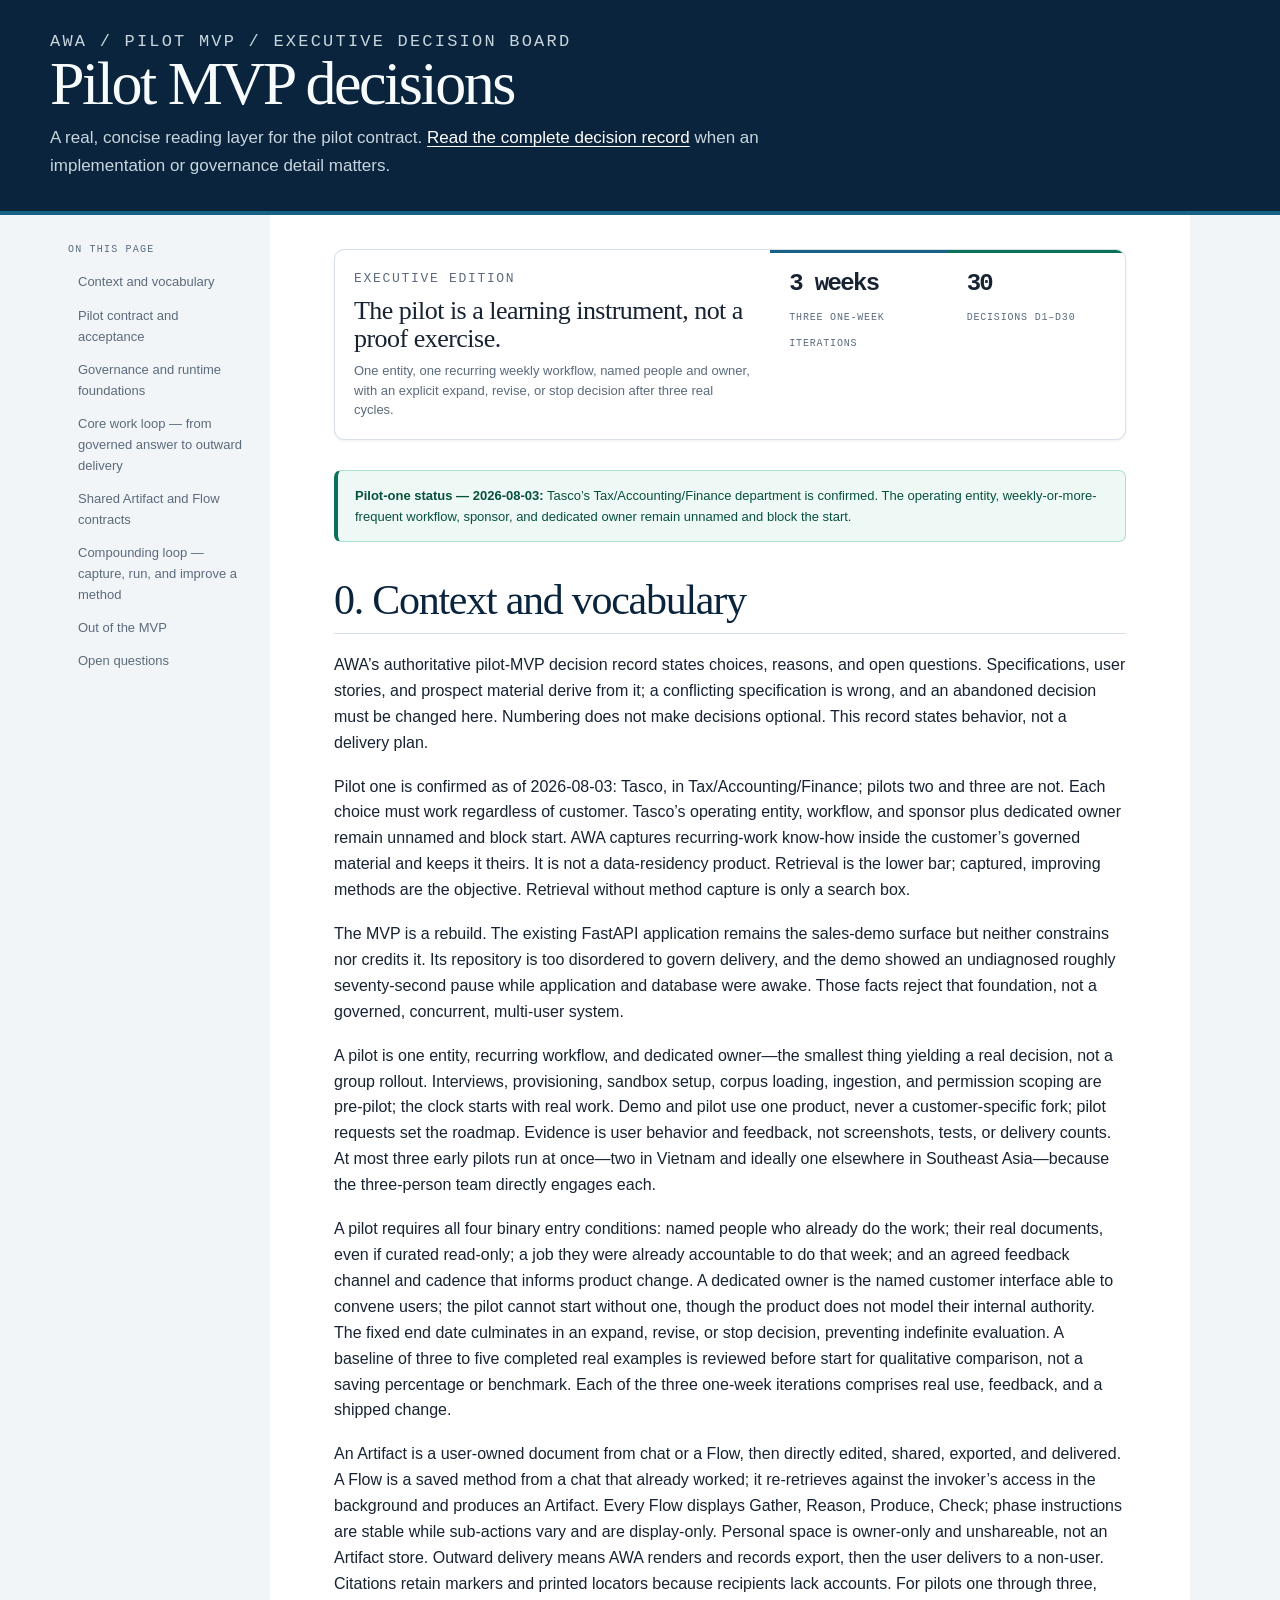
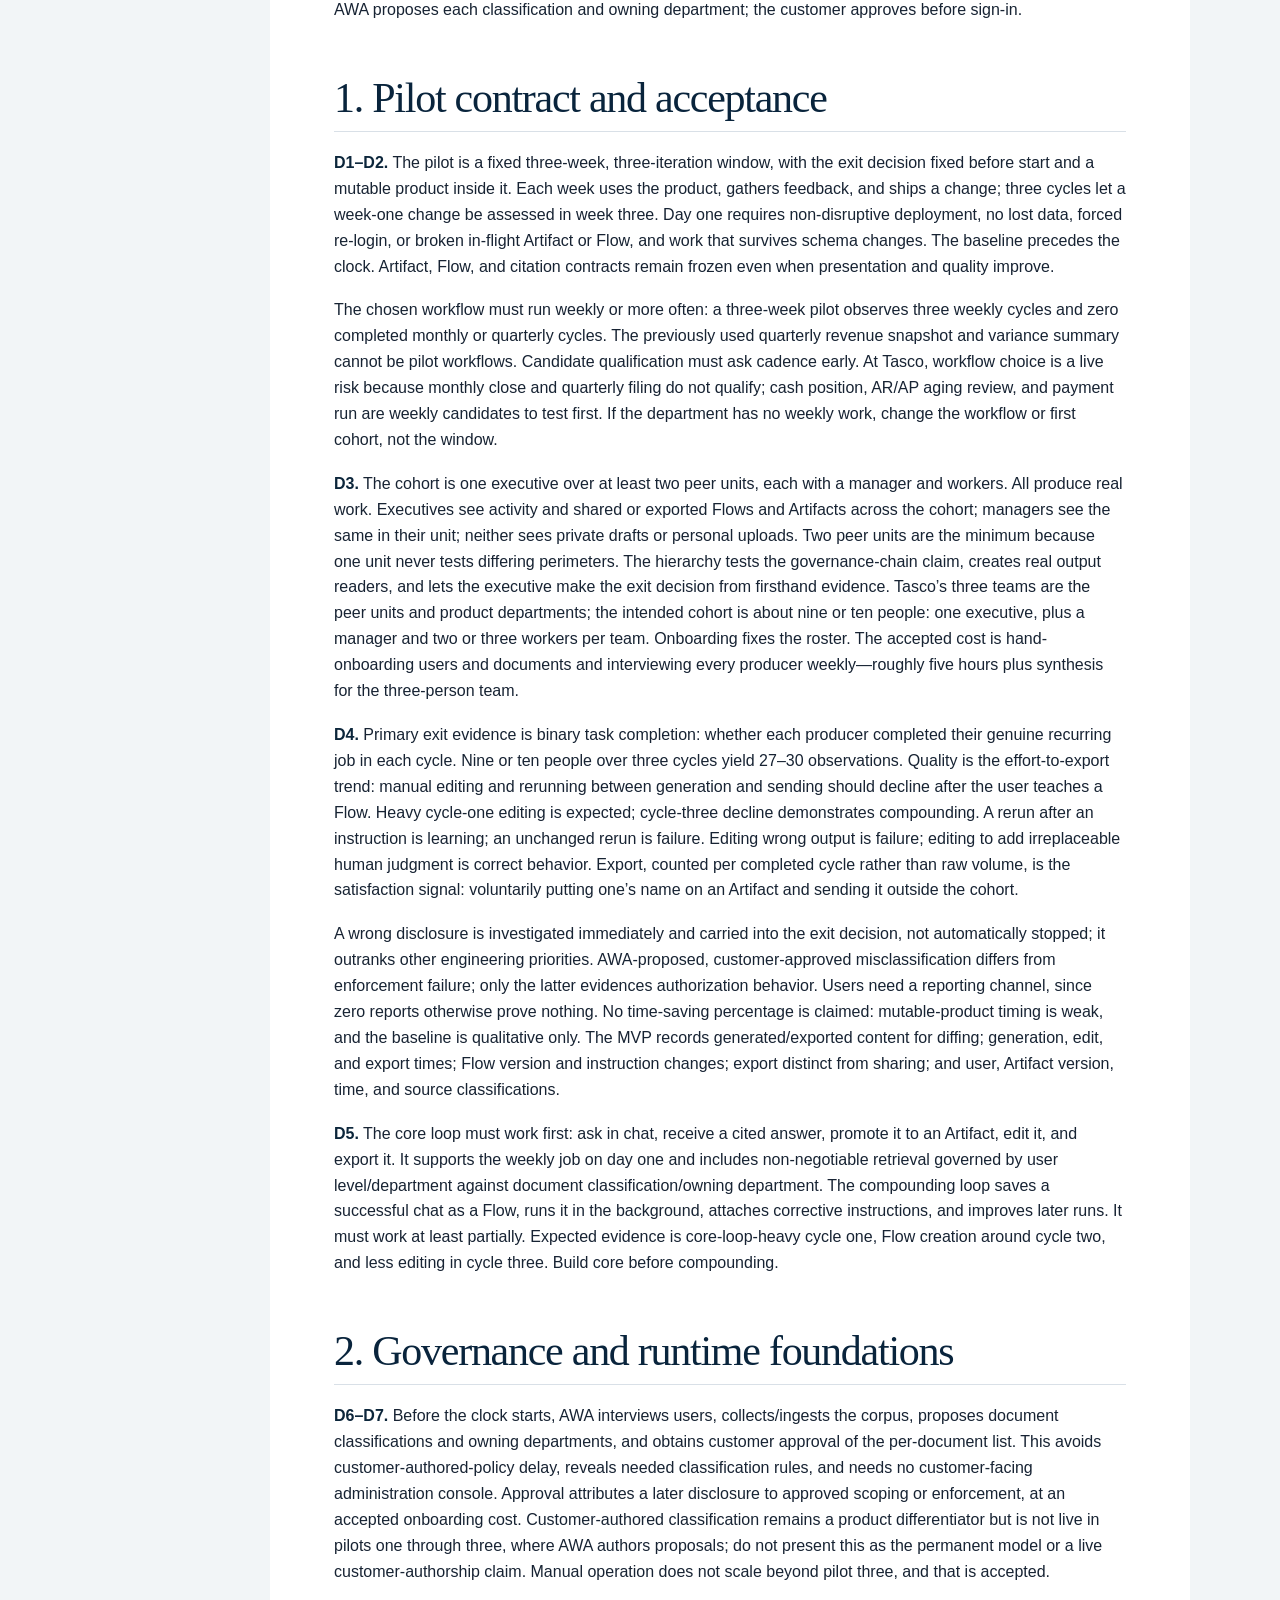
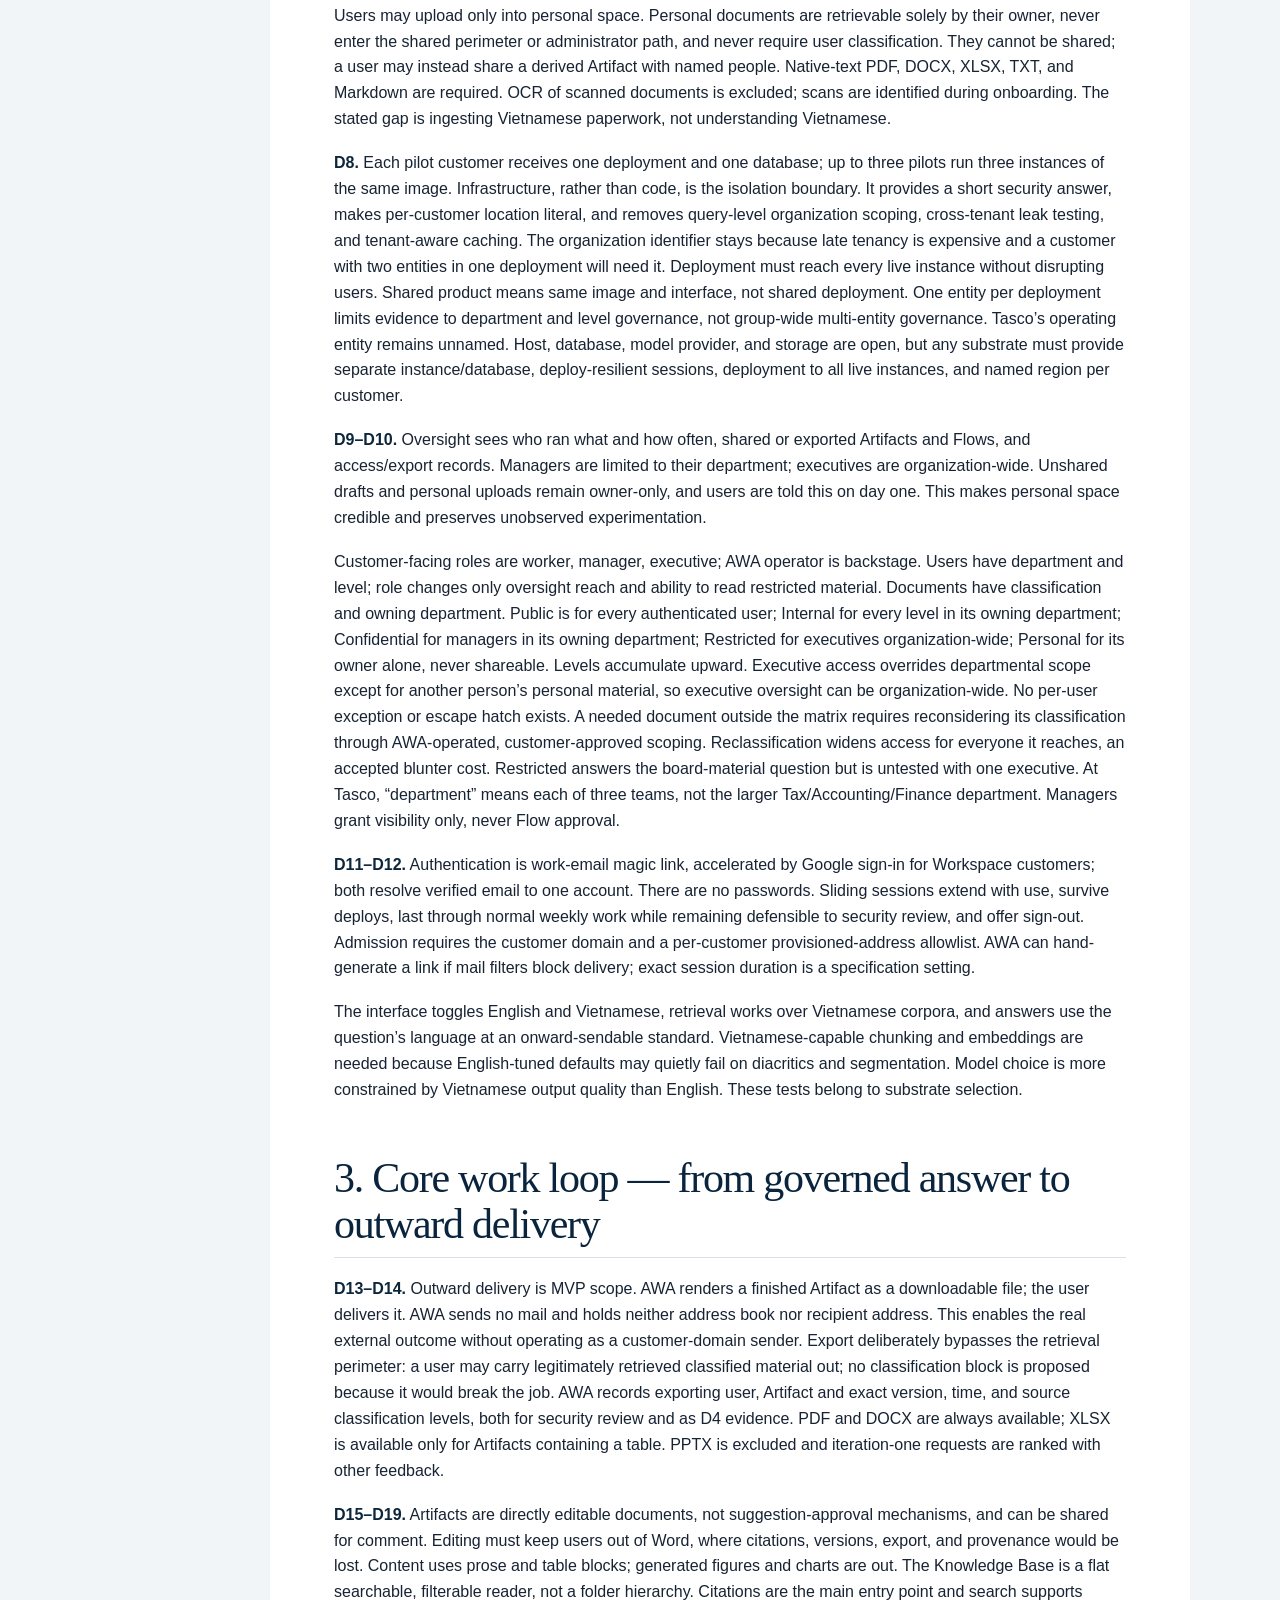
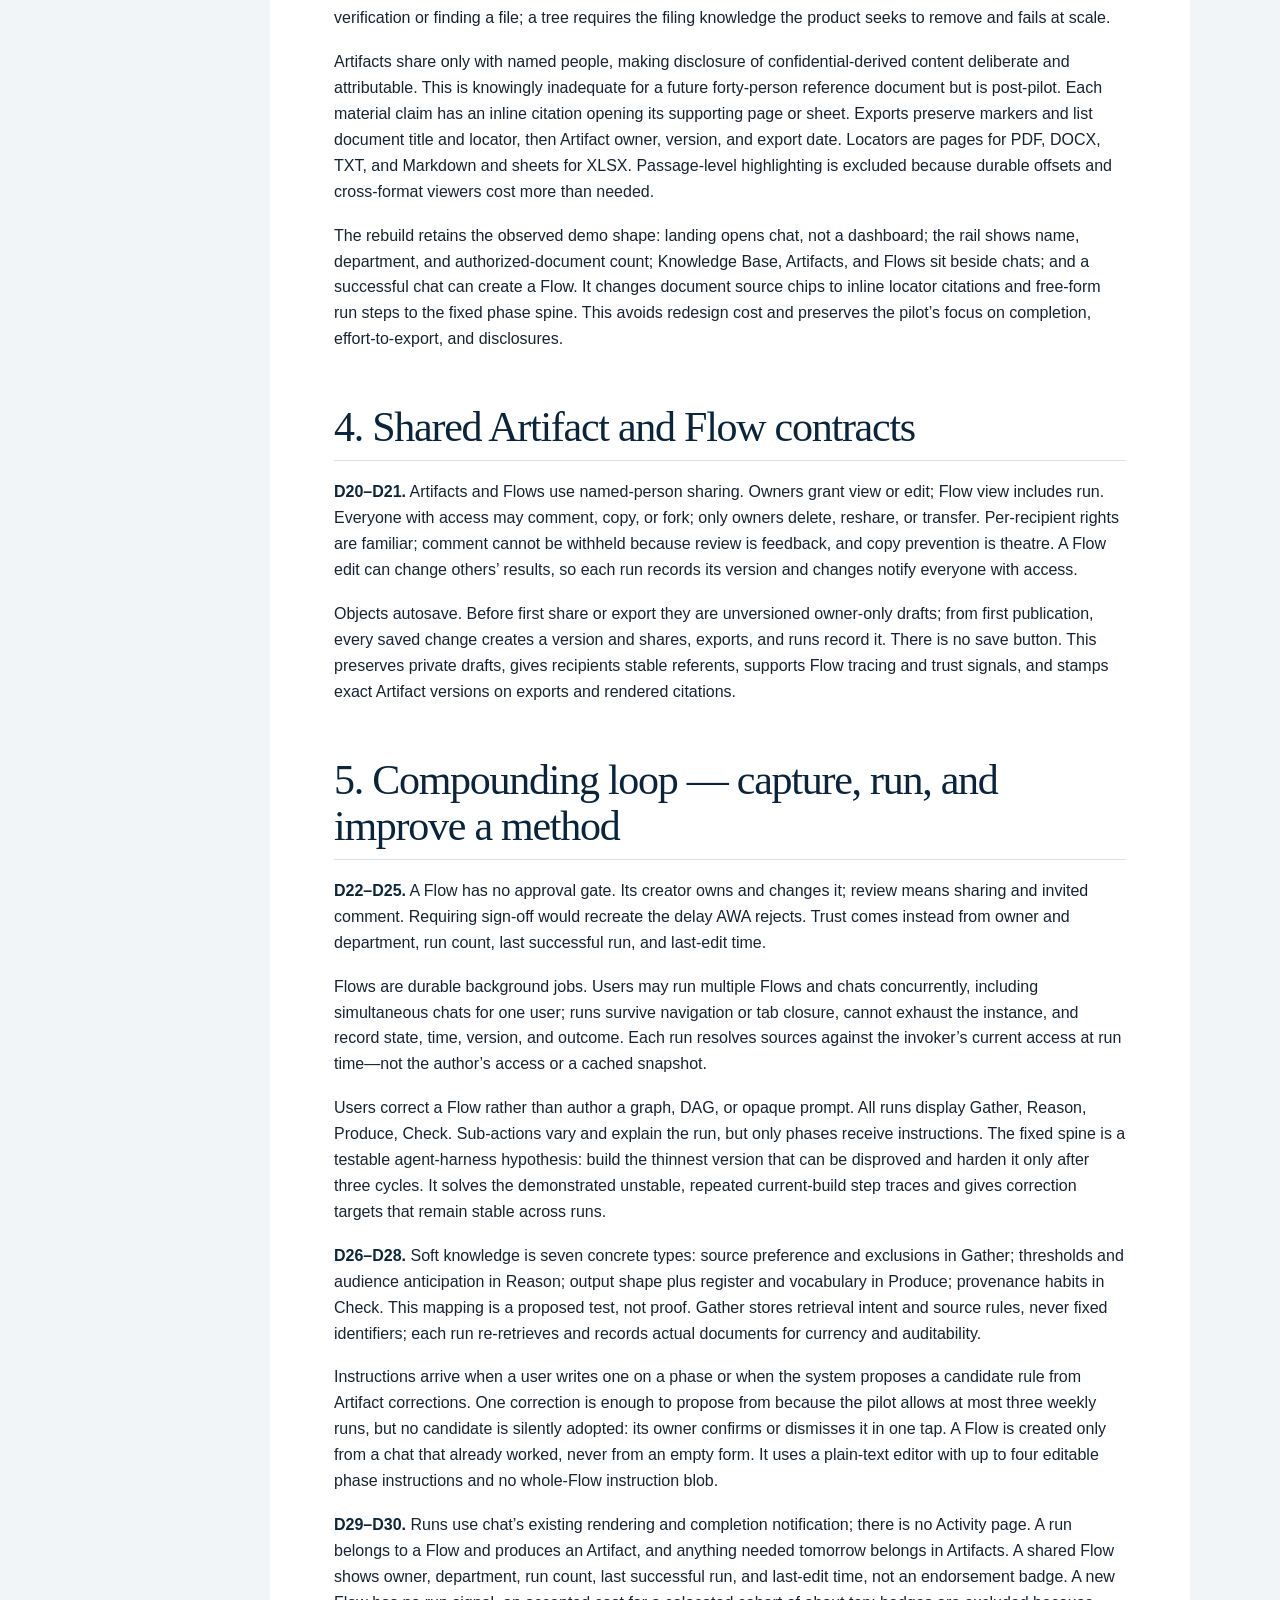
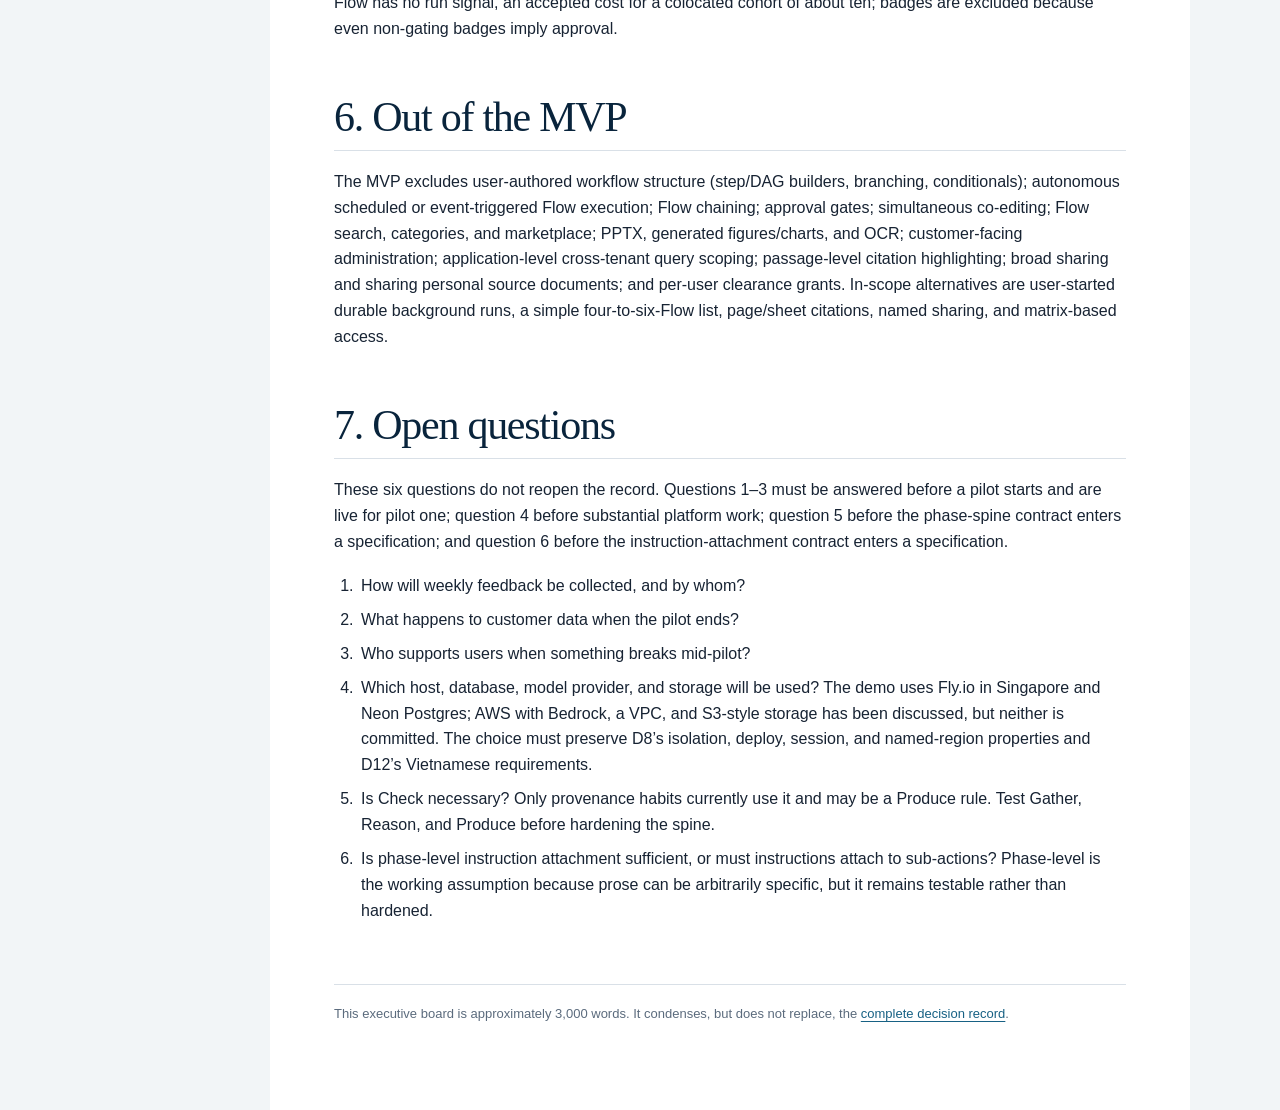
==== commit fe796fd8: "docs(pilot-mvp): add executive decision board" ====
--- a/site/index.html
+++ b/site/index.html
@@ -3,616 +3,358 @@
 <head>
 <meta charset="utf-8">
 <meta name="viewport" content="width=device-width, initial-scale=1">
-<meta name="description" content="AWA Pilot MVP decision record, rendered as a standalone review board.">
-<title>AWA — Pilot MVP decisions</title>
+<meta name="description" content="A concise executive board for AWA Pilot MVP decisions.">
+<title>AWA — Pilot MVP executive decisions</title>
 <style>
-:root {
-  --ink-25:#fbfcfd; --ink-50:#f3f5f7; --ink-100:#e9edf1; --ink-150:#dde3e9;
-  --ink-300:#aeb9c6; --ink-400:#8391a2; --ink-500:#637184; --ink-600:#48576a;
-  --ink-700:#334255; --ink-800:#202d3d; --ink-900:#121d2b; --ink-950:#09121e;
-  --brand-700:#103f68; --brand-900:#082641; --iris-100:#dce8ef; --iris-500:#3c718f;
-  --jade-50:#edf9f5; --jade-200:#a9e3d2; --jade-700:#0d5544;
-  --gold-100:#f8ecc9; --gold-600:#875f18;
-  --paper:#fff; --paper-line:#dfe5eb;
-  --sans: Inter,-apple-system,BlinkMacSystemFont,"Segoe UI",Roboto,sans-serif;
-  --serif: Newsreader,Georgia,serif; --mono:"IBM Plex Mono",ui-monospace,Menlo,monospace;
-}
-* { box-sizing:border-box; }
-html { scroll-behavior:smooth; background:var(--ink-50); }
-body { margin:0; color:var(--ink-800); background:var(--ink-50); font:15px/1.68 var(--sans); }
-a { color:var(--brand-700); text-underline-offset:3px; }
-a:focus-visible, summary:focus-visible { outline:3px solid var(--iris-500); outline-offset:3px; border-radius:3px; }
-.shell { min-height:100vh; }
-.masthead { background:var(--ink-950); color:var(--ink-50); padding:28px max(24px, calc((100vw - 1360px)/2)); border-bottom:4px solid var(--brand-700); }
-.brandline { display:flex; align-items:center; gap:12px; color:var(--ink-300); font:11px/1 var(--mono); letter-spacing:.13em; text-transform:uppercase; }
-.perimeter { width:24px; height:24px; position:relative; flex:none; background:linear-gradient(var(--ink-50),var(--ink-50)) 0 0/8px 2px no-repeat,linear-gradient(var(--ink-50),var(--ink-50)) 0 0/2px 8px no-repeat,linear-gradient(var(--ink-50),var(--ink-50)) 100% 0/8px 2px no-repeat,linear-gradient(var(--ink-50),var(--ink-50)) 100% 0/2px 8px no-repeat,linear-gradient(var(--ink-50),var(--ink-50)) 0 100%/8px 2px no-repeat,linear-gradient(var(--ink-50),var(--ink-50)) 0 100%/2px 8px no-repeat,linear-gradient(var(--ink-50),var(--ink-50)) 100% 100%/8px 2px no-repeat,linear-gradient(var(--ink-50),var(--ink-50)) 100% 100%/2px 8px no-repeat; }
-.perimeter::after { content:""; position:absolute; width:5px; height:5px; border-radius:50%; background:#5f8fa9; left:9.5px; top:9.5px; }
-.masthead h1 { max-width:900px; margin:26px 0 8px; font:400 clamp(32px,5vw,58px)/1.02 var(--serif); letter-spacing:-.035em; }
-.masthead p { max-width:770px; margin:0; color:var(--ink-300); font-size:16px; }
-.board { display:grid; grid-template-columns:258px minmax(0,1fr); max-width:1360px; margin:0 auto; }
-.nav { position:sticky; top:0; align-self:start; height:100vh; overflow:auto; padding:25px 20px 40px; border-right:1px solid var(--ink-150); background:var(--ink-25); }
-.nav-label, .eyebrow { margin:0 0 10px; color:var(--ink-500); font:10px/1.3 var(--mono); letter-spacing:.13em; text-transform:uppercase; }
-.nav a { display:block; padding:8px 9px; margin:2px 0; border-left:2px solid transparent; color:var(--ink-600); font-size:13px; text-decoration:none; }
-.nav a:hover { color:var(--brand-700); background:var(--iris-100); border-left-color:var(--iris-500); }
-.content { min-width:0; padding:30px clamp(22px,5vw,72px) 80px; }
-.snapshot { display:grid; grid-template-columns:1.4fr repeat(3,minmax(120px,.6fr)); gap:1px; margin:0 0 34px; overflow:hidden; border:1px solid var(--ink-150); background:var(--ink-150); border-radius:10px; box-shadow:0 1px 3px rgba(9,18,30,.07); }
-.snapshot > div { min-width:0; padding:19px; background:var(--paper); }
-.snapshot h2 { margin:0 0 8px; color:var(--ink-900); font:400 25px/1.1 var(--serif); letter-spacing:-.02em; }
-.snapshot p { margin:0; font-size:13px; line-height:1.5; color:var(--ink-600); }
-.metric { border-top:3px solid var(--iris-500); }
-.metric:nth-child(3) { border-top-color:var(--jade-700); }
-.metric:nth-child(4) { border-top-color:var(--gold-600); }
-.metric strong { display:block; margin-bottom:5px; color:var(--ink-900); font:600 22px/1 var(--mono); letter-spacing:-.06em; }
-.metric span { font-size:11px; color:var(--ink-500); text-transform:uppercase; letter-spacing:.08em; }
-.notice { margin:0 0 38px; padding:15px 17px; border:1px solid var(--jade-200); border-left:4px solid #168566; border-radius:7px; background:var(--jade-50); color:var(--jade-700); font-size:13px; }
-.notice strong { font-weight:700; }
-.source { max-width:1000px; }
-.source > h1 { display:none; }
-.source h2 { scroll-margin-top:24px; margin:58px 0 20px; padding-bottom:10px; border-bottom:1px solid var(--ink-150); color:var(--ink-900); font:400 clamp(26px,3.2vw,38px)/1.12 var(--serif); letter-spacing:-.025em; }
-.record-section { margin:18px 0; border:1px solid var(--ink-150); border-radius:9px; background:var(--paper); box-shadow:0 1px 2px rgba(9,18,30,.04); }
-.record-section > summary { display:flex; align-items:center; gap:18px; padding:19px 21px; cursor:pointer; list-style:none; }
-.record-section > summary::-webkit-details-marker { display:none; }
-.record-section > summary::after { content:'+'; margin-left:auto; color:var(--iris-500); font:400 27px/1 var(--serif); }
-.record-section[open] > summary { border-bottom:1px solid var(--ink-150); background:var(--ink-50); }
-.record-section[open] > summary::after { content:'−'; }
-.record-section > summary h2 { margin:0; padding:0; border:0; font-size:clamp(22px,2.3vw,30px); }
-.section-count { flex:none; color:var(--ink-500); font:600 11px/1.3 var(--mono); letter-spacing:.06em; text-transform:uppercase; }
-.record-section-body { padding:0 22px 26px; }
-.source h3 { scroll-margin-top:24px; margin:42px 0 13px; color:var(--ink-900); font:600 19px/1.27 var(--sans); letter-spacing:-.015em; }
-.source h4 { margin:30px 0 10px; color:var(--ink-700); font:600 15px/1.3 var(--sans); }
-.source p { max-width:82ch; margin:0 0 17px; }
-.source strong { color:var(--ink-900); }
-.source em { color:var(--ink-600); }
-.source ul, .source ol { max-width:84ch; margin:0 0 20px; padding-left:25px; }
-.source li { margin:7px 0; padding-left:3px; }
-.source blockquote { max-width:82ch; margin:22px 0; padding:3px 0 3px 19px; border-left:3px solid var(--iris-500); color:var(--ink-600); }
-.table-wrap { overflow-x:auto; margin:24px 0 28px; border:1px solid var(--paper-line); border-radius:8px; background:var(--paper); box-shadow:0 1px 2px rgba(9,18,30,.05); }
-table { width:100%; min-width:620px; border-collapse:collapse; font-size:13px; line-height:1.45; }
-th, td { padding:11px 13px; vertical-align:top; text-align:left; border-bottom:1px solid var(--ink-150); }
-th { position:sticky; top:0; background:var(--ink-50); color:var(--ink-700); font:600 10px/1.3 var(--mono); letter-spacing:.06em; text-transform:uppercase; }
-tr:last-child td { border-bottom:0; }
-td:first-child { color:var(--ink-900); font-weight:600; }
-hr { border:0; border-top:1px solid var(--ink-150); margin:42px 0; }
-.source code { padding:.1em .32em; border-radius:3px; background:var(--ink-100); color:var(--ink-800); font:.88em var(--mono); }
-.source pre { overflow:auto; padding:14px; border-radius:7px; background:var(--ink-900); color:var(--ink-50); }
-.source pre code { padding:0; background:transparent; color:inherit; }
-footer { max-width:1000px; margin-top:68px; padding-top:20px; border-top:1px solid var(--ink-150); color:var(--ink-500); font-size:12px; }
-@media (max-width: 900px) { .board { display:block; } .nav { position:static; height:auto; padding:16px max(22px,5vw); border-right:0; border-bottom:1px solid var(--ink-150); display:flex; overflow-x:auto; gap:4px; } .nav-label { display:none; } .nav a { white-space:nowrap; flex:none; border-left:0; border-bottom:2px solid transparent; } .nav a:hover { border-left-color:transparent; border-bottom-color:var(--iris-500); } .snapshot { grid-template-columns:1fr 1fr; } .snapshot > div:first-child { grid-column:1/-1; } }
-@media (max-width: 560px) { body { font-size:14px; } .masthead { padding-top:20px; padding-bottom:24px; } .masthead p { font-size:14px; } .content { padding-top:22px; } .snapshot { display:block; } .snapshot > div { border-bottom:1px solid var(--ink-150); } .snapshot > div:last-child { border-bottom:0; } table { font-size:12px; } th,td { padding:9px 10px; } }
-@media print { body { background:#fff; } .masthead { background:#fff; color:var(--ink-900); border-bottom:1px solid var(--ink-300); } .masthead p,.brandline { color:var(--ink-600); } .perimeter { filter:invert(1); } .nav { display:none; } .board { display:block; } .content { padding:20px 0; } .snapshot { break-inside:avoid; } .record-section { border:0; box-shadow:none; } .record-section > summary { padding:0; } .record-section > summary::after { display:none; } .record-section-body { padding:0; } .source h2 { break-after:avoid; } .source h3 { break-after:avoid; } .table-wrap { overflow:visible; } }
+:root { --ink:#172333; --muted:#5b6b7d; --paper:#fff; --ground:#f2f5f7; --line:#d9e0e7; --navy:#09243c; --blue:#176184; --teal:#0a7258; --gold:#866019; --sans:Inter,-apple-system,BlinkMacSystemFont,"Segoe UI",Roboto,sans-serif; --serif:Newsreader,Georgia,serif; --mono:"IBM Plex Mono",ui-monospace,Menlo,monospace; }
+* { box-sizing:border-box; } html { scroll-behavior:smooth; background:var(--ground); } body { margin:0; color:var(--ink); background:var(--ground); font:16px/1.62 var(--sans); } a { color:var(--blue); text-underline-offset:3px; } a:focus-visible { outline:3px solid #4d90ad; outline-offset:3px; border-radius:3px; }
+.masthead { color:#f8fbfc; background:var(--navy); border-bottom:4px solid var(--blue); padding:32px max(24px,calc((100vw - 1180px)/2)); }.kicker { margin:0 0 18px; color:#b8cad5; font:11px/1.2 var(--mono); letter-spacing:.13em; text-transform:uppercase; }.masthead h1 { max-width:900px; margin:0 0 10px; font:400 clamp(36px,5vw,62px)/1 var(--serif); letter-spacing:-.04em; }.masthead p { max-width:770px; margin:0; color:#c8d5dd; font-size:17px; }.masthead a { color:#fff; }
+.layout { display:grid; grid-template-columns:220px minmax(0,920px); gap:0; max-width:1180px; margin:0 auto; }.nav { position:sticky; top:0; align-self:start; max-height:100vh; overflow:auto; padding:28px 18px 36px; }.nav strong { display:block; margin-bottom:9px; color:var(--muted); font:10px/1.3 var(--mono); letter-spacing:.12em; text-transform:uppercase; }.nav a { display:block; padding:6px 8px; border-left:2px solid transparent; color:var(--muted); font-size:13px; text-decoration:none; }.nav a:hover { border-left-color:var(--blue); background:#e4eff4; color:var(--navy); }
+main { min-width:0; padding:34px clamp(24px,5vw,68px) 86px; background:var(--paper); }.summary { display:grid; grid-template-columns:minmax(0,1.35fr) repeat(2,minmax(128px,.55fr)); overflow:hidden; margin:0 0 30px; border:1px solid var(--line); border-radius:10px; background:var(--line); box-shadow:0 1px 3px #09243c12; }.summary > div { min-width:0; padding:19px; background:var(--paper); }.summary p { margin:0; color:var(--muted); font-size:13px; line-height:1.5; }.summary h2 { margin:0 0 8px; font:400 26px/1.08 var(--serif); letter-spacing:-.02em; }.metric { border-top:3px solid var(--blue); }.metric:nth-child(3) { border-top-color:var(--teal); }.metric strong { display:block; margin-bottom:6px; font:600 24px/1 var(--mono); letter-spacing:-.07em; }.metric span { color:var(--muted); font:10px/1.3 var(--mono); letter-spacing:.08em; text-transform:uppercase; }.notice { margin:0 0 35px; padding:14px 17px; border:1px solid #a9dfd0; border-left:4px solid var(--teal); border-radius:7px; background:#eef9f5; color:#07503e; font-size:13px; }
+.brief { max-width:820px; }.brief h2 { scroll-margin-top:22px; margin:52px 0 18px; padding-bottom:10px; border-bottom:1px solid var(--line); color:var(--navy); font:400 clamp(29px,3.6vw,42px)/1.1 var(--serif); letter-spacing:-.03em; }.brief h2:first-child { margin-top:0; }.brief p { margin:0 0 18px; }.brief strong { color:#0c263b; }.brief ol { margin:0 0 22px; padding-left:24px; }.brief li { margin:8px 0; padding-left:3px; }.brief code { padding:.1em .32em; border-radius:3px; background:#eaf0f4; font:.88em var(--mono); } footer { max-width:820px; margin-top:60px; padding-top:18px; border-top:1px solid var(--line); color:var(--muted); font-size:13px; }
+@media (max-width:860px) { .layout { display:block; }.nav { position:static; display:flex; gap:4px; max-height:none; overflow:auto; padding:16px max(24px,5vw); border-bottom:1px solid var(--line); background:#f9fafb; }.nav strong { display:none; }.nav a { flex:none; white-space:nowrap; border-left:0; border-bottom:2px solid transparent; }.nav a:hover { border-left:0; border-bottom-color:var(--blue); }.summary { grid-template-columns:1fr 1fr; }.summary > div:first-child { grid-column:1/-1; } } @media (max-width:520px) { body { font-size:15px; }.masthead { padding-top:24px; }.masthead p { font-size:15px; }.summary { display:block; }.summary > div { border-bottom:1px solid var(--line); }.summary > div:last-child { border:0; } main { padding-top:26px; } } @media print { body,main { background:#fff; }.masthead { color:var(--ink); background:#fff; border-bottom:1px solid var(--line); }.masthead p,.kicker { color:var(--muted); }.masthead a { color:var(--blue); }.nav { display:none; }.layout { display:block; }.brief h2 { break-after:avoid; } }
 </style>
 </head>
 <body>
-<div class="shell">
-<header class="masthead">
-  <div class="brandline"><span class="perimeter" aria-hidden="true"></span> AWA / pilot MVP / decision record</div>
-  <h1>Pilot MVP decisions</h1>
-  <p>A concise, standalone board for the canonical decision record. The full source is retained unchanged behind expandable sections.</p>
-</header>
-<div class="board">
-<nav class="nav" aria-label="Decision record sections">
-  <p class="nav-label">Jump to</p>
-  <a href="#snapshot">Decision snapshot</a>
-  <a href="#0-context-and-vocabulary">0. Context &amp; vocabulary</a>
-  <a href="#1-pilot-contract-and-acceptance">1. Pilot contract</a>
-  <a href="#2-governance-and-runtime-foundations">2. Foundations</a>
-  <a href="#3-core-work-loop--from-governed-answer-to-outward-delivery">3. Core work loop</a>
-  <a href="#4-shared-artifact-and-flow-contracts">4. Shared contracts</a>
-  <a href="#5-compounding-loop--capture-run-and-improve-a-method">5. Compounding loop</a>
-  <a href="#6-out-of-the-mvp">6. Out of MVP</a>
-  <a href="#7-open-questions">7. Open questions</a>
-</nav>
-<main class="content">
-  <section id="snapshot" aria-labelledby="snapshot-title">
-    <div class="snapshot">
-      <div><p class="eyebrow">Read this first</p><h2 id="snapshot-title">The pilot is a learning instrument, not a proof exercise.</h2><p>One entity, one recurring workflow, named real users, and a dedicated owner. The three-week clock begins only when real work begins; it ends in an explicit expand, revise, or stop decision.</p></div>
-      <div class="metric"><strong>3 weeks</strong><span>Three one-week iterations</span></div>
-      <div class="metric"><strong>30</strong><span>Decisions D1–D30</span></div>
-      <div class="metric"><strong>6</strong><span>Open questions</span></div>
-    </div>
-    <aside class="notice"><strong>Pilot one status — 2026-08-03:</strong> Tasco’s Tax/Accounting/Finance department is confirmed. The operating entity, a weekly-or-more-frequent workflow, sponsor, and dedicated owner remain unnamed and block the start.</aside>
-  </section>
-  <article class="source">
-<h1 id="pilot-mvp--decisions">Pilot MVP — decisions</h1>
-<h2 id="0-context-and-vocabulary">0. Context and vocabulary</h2>
-<h3 id="01-context">0.1 Context</h3>
-<p><strong>Document role.</strong> The single authority for AWA's pilot MVP: what was chosen, why, and what is still open. Specs, user stories, and prospect-facing material are written from it; it cites nothing outside itself. A spec that contradicts a decision is wrong, and a decision the team stops following is edited rather than left standing.</p>
-<p><strong>Decision order.</strong> Decisions run from broad pilot constraints toward downstream product choices, and earlier ones generally constrain later ones. Numbering does not make any active decision optional or resolve a conflict. Decisions state behaviour, not implementation. This is a decision record, not a delivery plan.</p>
-<p><strong>Standing constraint.</strong> Pilot one is confirmed as of 2026-08-03: Tasco, in the Tax/Accounting/Finance department. Pilots two and three are not. Every decision here must still hold <strong>regardless of which pilot lands</strong>, so a choice that only makes sense for one sponsor does not belong. Where pilot one's confirmed shape now bears on a decision, that decision records it under a dated <strong>Pilot one</strong> note and says what remains unnamed. Three things are unnamed and block the start: the operating entity inside Tasco (D8), the workflow (D2), and the sponsor and dedicated owner.</p>
-<p><strong>Business context.</strong> A company's know-how layer is the accumulated method that makes a recurring job come out right, and it leaves when the person leaves. AWA captures that method inside the customer's own governed material and keeps it theirs. This is not a data-residency product. Retrieval is the lower bar to clear; captured flows are the ongoing objective. A pilot that proves retrieval but captures no method has demonstrated a search box.</p>
-<p><strong>Engineering context.</strong> The pilot MVP is a <strong>rebuild</strong>. The current FastAPI application stays as the stable demo surface for sales, and what exists in it is neither a constraint on these decisions nor a credit against them: present there does not make it done here, absent there does not make it expensive here.</p>
-<p><strong>Why rebuild rather than increment.</strong> The repository state behind the demo is too disordered to serve as the source of truth for delivery, and the demo showed a roughly seventy-second unexplained pause, application and database both awake, that was never diagnosed. Neither argues against building a governed, concurrent, multi-user system. Both argue against building it on a foundation nobody can reason about.</p>
-<p><strong>How the pieces relate.</strong></p>
-<ul>
-<li>A pilot is the smallest thing that produces a real decision: one entity, one recurring workflow, one dedicated owner. Deliberately not a group-wide rollout.</li>
-<li>Access provisioning, sandbox setup, and corpus loading are <strong>pre-pilot</strong>. The clock starts when a real user does real work, not when the environment is ready.</li>
-<li>Demo and pilot run the same product. There is no customer-specific build, so what a pilot user asks for decides the roadmap rather than forking the code.</li>
-<li>A pilot's evidence is what the users did and said, not a screenshot, a test pass, or a delivery tally.</li>
-<li>At most three early pilots at once: two in Vietnam, ideally one elsewhere in Southeast Asia. The three-person team stays directly involved in each, so the cap is attention, not demand.</li>
-</ul>
-<h3 id="02-vocabulary">0.2 Vocabulary</h3>
-<p>These entries fix the words and the boundaries between them. Where a term has a decision of its own, the decision carries the detail and is cited here rather than restated.</p>
-<p><strong>Pilot</strong>: A bounded engagement in which named real users at a customer do their <strong>own recurring work</strong> on <strong>their own documents</strong> and return structured feedback. It begins only when all four entry conditions hold at once, and ends on a stated date with an explicit expand, revise, or stop decision. A pilot is a learning instrument first: it establishes how these users actually work, which capabilities matter, and whether the partner is worth continuing with. Producing a favourable result is not its purpose. <em>Avoid</em>: trial, proof of concept, evaluation, rollout, deployment, engagement</p>
-<p><strong>Demo</strong>: Anything shown over a seeded synthetic corpus with pre-assigned classifications and prepared personas, whether presented live, recorded as video, or clicked through. A demo proves implemented behaviour. It cannot establish adoption, task completion, or fitness, because none of its data, users, or work is real. <em>Avoid</em>: live pilot, pilot demo, mini-pilot, trial run</p>
-<p><strong>The four entry conditions</strong>: The gates that separate a demo from a pilot. Each is binary, and a pilot that is missing one is a demo being called a pilot.</p>
+<header class="masthead"><p class="kicker">AWA / pilot MVP / executive decision board</p><h1>Pilot MVP decisions</h1><p>A real, concise reading layer for the pilot contract. <a href="full-record.html">Read the complete decision record</a> when an implementation or governance detail matters.</p></header>
+<div class="layout"><nav class="nav" aria-label="Executive decision sections"><strong>On this page</strong></nav><main>
+<section class="summary" aria-labelledby="summary-title"><div><p class="kicker" style="color:var(--muted);margin-bottom:8px">Executive edition</p><h2 id="summary-title">The pilot is a learning instrument, not a proof exercise.</h2><p>One entity, one recurring weekly workflow, named people and owner, with an explicit expand, revise, or stop decision after three real cycles.</p></div><div class="metric"><strong>3 weeks</strong><span>Three one-week iterations</span></div><div class="metric"><strong>30</strong><span>Decisions D1–D30</span></div></section>
+<aside class="notice"><strong>Pilot-one status — 2026-08-03:</strong> Tasco’s Tax/Accounting/Finance department is confirmed. The operating entity, weekly-or-more-frequent workflow, sponsor, and dedicated owner remain unnamed and block the start.</aside>
+<article class="brief"><h2 id="0-context-and-vocabulary">0. Context and vocabulary</h2>
+<p>AWA’s authoritative pilot-MVP decision record states choices,
+reasons, and open questions. Specifications, user stories, and prospect
+material derive from it; a conflicting specification is wrong, and an
+abandoned decision must be changed here. Numbering does not make
+decisions optional. This record states behavior, not a delivery
+plan.</p>
+<p>Pilot one is confirmed as of 2026-08-03: Tasco, in
+Tax/Accounting/Finance; pilots two and three are not. Each choice must
+work regardless of customer. Tasco’s operating entity, workflow, and
+sponsor plus dedicated owner remain unnamed and block start. AWA
+captures recurring-work know-how inside the customer’s governed material
+and keeps it theirs. It is not a data-residency product. Retrieval is
+the lower bar; captured, improving methods are the objective. Retrieval
+without method capture is only a search box.</p>
+<p>The MVP is a rebuild. The existing FastAPI application remains the
+sales-demo surface but neither constrains nor credits it. Its repository
+is too disordered to govern delivery, and the demo showed an undiagnosed
+roughly seventy-second pause while application and database were awake.
+Those facts reject that foundation, not a governed, concurrent,
+multi-user system.</p>
+<p>A pilot is one entity, recurring workflow, and dedicated owner—the
+smallest thing yielding a real decision, not a group rollout.
+Interviews, provisioning, sandbox setup, corpus loading, ingestion, and
+permission scoping are pre-pilot; the clock starts with real work. Demo
+and pilot use one product, never a customer-specific fork; pilot
+requests set the roadmap. Evidence is user behavior and feedback, not
+screenshots, tests, or delivery counts. At most three early pilots run
+at once—two in Vietnam and ideally one elsewhere in Southeast
+Asia—because the three-person team directly engages each.</p>
+<p>A pilot requires all four binary entry conditions: named people who
+already do the work; their real documents, even if curated read-only; a
+job they were already accountable to do that week; and an agreed
+feedback channel and cadence that informs product change. A dedicated
+owner is the named customer interface able to convene users; the pilot
+cannot start without one, though the product does not model their
+internal authority. The fixed end date culminates in an expand, revise,
+or stop decision, preventing indefinite evaluation. A baseline of three
+to five completed real examples is reviewed before start for qualitative
+comparison, not a saving percentage or benchmark. Each of the three
+one-week iterations comprises real use, feedback, and a shipped
+change.</p>
+<p>An Artifact is a user-owned document from chat or a Flow, then
+directly edited, shared, exported, and delivered. A Flow is a saved
+method from a chat that already worked; it re-retrieves against the
+invoker’s access in the background and produces an Artifact. Every Flow
+displays Gather, Reason, Produce, Check; phase instructions are stable
+while sub-actions vary and are display-only. Personal space is
+owner-only and unshareable, not an Artifact store. Outward delivery
+means AWA renders and records export, then the user delivers to a
+non-user. Citations retain markers and printed locators because
+recipients lack accounts. For pilots one through three, AWA proposes
+each classification and owning department; the customer approves before
+sign-in.</p>
+<h2 id="1-pilot-contract-and-acceptance">1. Pilot contract and
+acceptance</h2>
+<p><strong>D1–D2.</strong> The pilot is a fixed three-week,
+three-iteration window, with the exit decision fixed before start and a
+mutable product inside it. Each week uses the product, gathers feedback,
+and ships a change; three cycles let a week-one change be assessed in
+week three. Day one requires non-disruptive deployment, no lost data,
+forced re-login, or broken in-flight Artifact or Flow, and work that
+survives schema changes. The baseline precedes the clock. Artifact,
+Flow, and citation contracts remain frozen even when presentation and
+quality improve.</p>
+<p>The chosen workflow must run weekly or more often: a three-week pilot
+observes three weekly cycles and zero completed monthly or quarterly
+cycles. The previously used quarterly revenue snapshot and variance
+summary cannot be pilot workflows. Candidate qualification must ask
+cadence early. At Tasco, workflow choice is a live risk because monthly
+close and quarterly filing do not qualify; cash position, AR/AP aging
+review, and payment run are weekly candidates to test first. If the
+department has no weekly work, change the workflow or first cohort, not
+the window.</p>
+<p><strong>D3.</strong> The cohort is one executive over at least two
+peer units, each with a manager and workers. All produce real work.
+Executives see activity and shared or exported Flows and Artifacts
+across the cohort; managers see the same in their unit; neither sees
+private drafts or personal uploads. Two peer units are the minimum
+because one unit never tests differing perimeters. The hierarchy tests
+the governance-chain claim, creates real output readers, and lets the
+executive make the exit decision from firsthand evidence. Tasco’s three
+teams are the peer units and product departments; the intended cohort is
+about nine or ten people: one executive, plus a manager and two or three
+workers per team. Onboarding fixes the roster. The accepted cost is
+hand-onboarding users and documents and interviewing every producer
+weekly—roughly five hours plus synthesis for the three-person team.</p>
+<p><strong>D4.</strong> Primary exit evidence is binary task completion:
+whether each producer completed their genuine recurring job in each
+cycle. Nine or ten people over three cycles yield 27–30 observations.
+Quality is the effort-to-export trend: manual editing and rerunning
+between generation and sending should decline after the user teaches a
+Flow. Heavy cycle-one editing is expected; cycle-three decline
+demonstrates compounding. A rerun after an instruction is learning; an
+unchanged rerun is failure. Editing wrong output is failure; editing to
+add irreplaceable human judgment is correct behavior. Export, counted
+per completed cycle rather than raw volume, is the satisfaction signal:
+voluntarily putting one’s name on an Artifact and sending it outside the
+cohort.</p>
+<p>A wrong disclosure is investigated immediately and carried into the
+exit decision, not automatically stopped; it outranks other engineering
+priorities. AWA-proposed, customer-approved misclassification differs
+from enforcement failure; only the latter evidences authorization
+behavior. Users need a reporting channel, since zero reports otherwise
+prove nothing. No time-saving percentage is claimed: mutable-product
+timing is weak, and the baseline is qualitative only. The MVP records
+generated/exported content for diffing; generation, edit, and export
+times; Flow version and instruction changes; export distinct from
+sharing; and user, Artifact version, time, and source
+classifications.</p>
+<p><strong>D5.</strong> The core loop must work first: ask in chat,
+receive a cited answer, promote it to an Artifact, edit it, and export
+it. It supports the weekly job on day one and includes non-negotiable
+retrieval governed by user level/department against document
+classification/owning department. The compounding loop saves a
+successful chat as a Flow, runs it in the background, attaches
+corrective instructions, and improves later runs. It must work at least
+partially. Expected evidence is core-loop-heavy cycle one, Flow creation
+around cycle two, and less editing in cycle three. Build core before
+compounding.</p>
+<h2 id="2-governance-and-runtime-foundations">2. Governance and runtime
+foundations</h2>
+<p><strong>D6–D7.</strong> Before the clock starts, AWA interviews
+users, collects/ingests the corpus, proposes document classifications
+and owning departments, and obtains customer approval of the
+per-document list. This avoids customer-authored-policy delay, reveals
+needed classification rules, and needs no customer-facing administration
+console. Approval attributes a later disclosure to approved scoping or
+enforcement, at an accepted onboarding cost. Customer-authored
+classification remains a product differentiator but is not live in
+pilots one through three, where AWA authors proposals; do not present
+this as the permanent model or a live customer-authorship claim. Manual
+operation does not scale beyond pilot three, and that is accepted.</p>
+<p>Users may upload only into personal space. Personal documents are
+retrievable solely by their owner, never enter the shared perimeter or
+administrator path, and never require user classification. They cannot
+be shared; a user may instead share a derived Artifact with named
+people. Native-text PDF, DOCX, XLSX, TXT, and Markdown are required. OCR
+of scanned documents is excluded; scans are identified during
+onboarding. The stated gap is ingesting Vietnamese paperwork, not
+understanding Vietnamese.</p>
+<p><strong>D8.</strong> Each pilot customer receives one deployment and
+one database; up to three pilots run three instances of the same image.
+Infrastructure, rather than code, is the isolation boundary. It provides
+a short security answer, makes per-customer location literal, and
+removes query-level organization scoping, cross-tenant leak testing, and
+tenant-aware caching. The organization identifier stays because late
+tenancy is expensive and a customer with two entities in one deployment
+will need it. Deployment must reach every live instance without
+disrupting users. Shared product means same image and interface, not
+shared deployment. One entity per deployment limits evidence to
+department and level governance, not group-wide multi-entity governance.
+Tasco’s operating entity remains unnamed. Host, database, model
+provider, and storage are open, but any substrate must provide separate
+instance/database, deploy-resilient sessions, deployment to all live
+instances, and named region per customer.</p>
+<p><strong>D9–D10.</strong> Oversight sees who ran what and how often,
+shared or exported Artifacts and Flows, and access/export records.
+Managers are limited to their department; executives are
+organization-wide. Unshared drafts and personal uploads remain
+owner-only, and users are told this on day one. This makes personal
+space credible and preserves unobserved experimentation.</p>
+<p>Customer-facing roles are worker, manager, executive; AWA operator is
+backstage. Users have department and level; role changes only oversight
+reach and ability to read restricted material. Documents have
+classification and owning department. Public is for every authenticated
+user; Internal for every level in its owning department; Confidential
+for managers in its owning department; Restricted for executives
+organization-wide; Personal for its owner alone, never shareable. Levels
+accumulate upward. Executive access overrides departmental scope except
+for another person’s personal material, so executive oversight can be
+organization-wide. No per-user exception or escape hatch exists. A
+needed document outside the matrix requires reconsidering its
+classification through AWA-operated, customer-approved scoping.
+Reclassification widens access for everyone it reaches, an accepted
+blunter cost. Restricted answers the board-material question but is
+untested with one executive. At Tasco, “department” means each of three
+teams, not the larger Tax/Accounting/Finance department. Managers grant
+visibility only, never Flow approval.</p>
+<p><strong>D11–D12.</strong> Authentication is work-email magic link,
+accelerated by Google sign-in for Workspace customers; both resolve
+verified email to one account. There are no passwords. Sliding sessions
+extend with use, survive deploys, last through normal weekly work while
+remaining defensible to security review, and offer sign-out. Admission
+requires the customer domain and a per-customer provisioned-address
+allowlist. AWA can hand-generate a link if mail filters block delivery;
+exact session duration is a specification setting.</p>
+<p>The interface toggles English and Vietnamese, retrieval works over
+Vietnamese corpora, and answers use the question’s language at an
+onward-sendable standard. Vietnamese-capable chunking and embeddings are
+needed because English-tuned defaults may quietly fail on diacritics and
+segmentation. Model choice is more constrained by Vietnamese output
+quality than English. These tests belong to substrate selection.</p>
+<h2 id="3-core-work-loop--from-governed-answer-to-outward-delivery">3.
+Core work loop — from governed answer to outward delivery</h2>
+<p><strong>D13–D14.</strong> Outward delivery is MVP scope. AWA renders
+a finished Artifact as a downloadable file; the user delivers it. AWA
+sends no mail and holds neither address book nor recipient address. This
+enables the real external outcome without operating as a customer-domain
+sender. Export deliberately bypasses the retrieval perimeter: a user may
+carry legitimately retrieved classified material out; no classification
+block is proposed because it would break the job. AWA records exporting
+user, Artifact and exact version, time, and source classification
+levels, both for security review and as D4 evidence. PDF and DOCX are
+always available; XLSX is available only for Artifacts containing a
+table. PPTX is excluded and iteration-one requests are ranked with other
+feedback.</p>
+<p><strong>D15–D19.</strong> Artifacts are directly editable documents,
+not suggestion-approval mechanisms, and can be shared for comment.
+Editing must keep users out of Word, where citations, versions, export,
+and provenance would be lost. Content uses prose and table blocks;
+generated figures and charts are out. The Knowledge Base is a flat
+searchable, filterable reader, not a folder hierarchy. Citations are the
+main entry point and search supports verification or finding a file; a
+tree requires the filing knowledge the product seeks to remove and fails
+at scale.</p>
+<p>Artifacts share only with named people, making disclosure of
+confidential-derived content deliberate and attributable. This is
+knowingly inadequate for a future forty-person reference document but is
+post-pilot. Each material claim has an inline citation opening its
+supporting page or sheet. Exports preserve markers and list document
+title and locator, then Artifact owner, version, and export date.
+Locators are pages for PDF, DOCX, TXT, and Markdown and sheets for XLSX.
+Passage-level highlighting is excluded because durable offsets and
+cross-format viewers cost more than needed.</p>
+<p>The rebuild retains the observed demo shape: landing opens chat, not
+a dashboard; the rail shows name, department, and authorized-document
+count; Knowledge Base, Artifacts, and Flows sit beside chats; and a
+successful chat can create a Flow. It changes document source chips to
+inline locator citations and free-form run steps to the fixed phase
+spine. This avoids redesign cost and preserves the pilot’s focus on
+completion, effort-to-export, and disclosures.</p>
+<h2 id="4-shared-artifact-and-flow-contracts">4. Shared Artifact and
+Flow contracts</h2>
+<p><strong>D20–D21.</strong> Artifacts and Flows use named-person
+sharing. Owners grant view or edit; Flow view includes run. Everyone
+with access may comment, copy, or fork; only owners delete, reshare, or
+transfer. Per-recipient rights are familiar; comment cannot be withheld
+because review is feedback, and copy prevention is theatre. A Flow edit
+can change others’ results, so each run records its version and changes
+notify everyone with access.</p>
+<p>Objects autosave. Before first share or export they are unversioned
+owner-only drafts; from first publication, every saved change creates a
+version and shares, exports, and runs record it. There is no save
+button. This preserves private drafts, gives recipients stable
+referents, supports Flow tracing and trust signals, and stamps exact
+Artifact versions on exports and rendered citations.</p>
+<h2 id="5-compounding-loop--capture-run-and-improve-a-method">5.
+Compounding loop — capture, run, and improve a method</h2>
+<p><strong>D22–D25.</strong> A Flow has no approval gate. Its creator
+owns and changes it; review means sharing and invited comment. Requiring
+sign-off would recreate the delay AWA rejects. Trust comes instead from
+owner and department, run count, last successful run, and last-edit
+time.</p>
+<p>Flows are durable background jobs. Users may run multiple Flows and
+chats concurrently, including simultaneous chats for one user; runs
+survive navigation or tab closure, cannot exhaust the instance, and
+record state, time, version, and outcome. Each run resolves sources
+against the invoker’s current access at run time—not the author’s access
+or a cached snapshot.</p>
+<p>Users correct a Flow rather than author a graph, DAG, or opaque
+prompt. All runs display Gather, Reason, Produce, Check. Sub-actions
+vary and explain the run, but only phases receive instructions. The
+fixed spine is a testable agent-harness hypothesis: build the thinnest
+version that can be disproved and harden it only after three cycles. It
+solves the demonstrated unstable, repeated current-build step traces and
+gives correction targets that remain stable across runs.</p>
+<p><strong>D26–D28.</strong> Soft knowledge is seven concrete types:
+source preference and exclusions in Gather; thresholds and audience
+anticipation in Reason; output shape plus register and vocabulary in
+Produce; provenance habits in Check. This mapping is a proposed test,
+not proof. Gather stores retrieval intent and source rules, never fixed
+identifiers; each run re-retrieves and records actual documents for
+currency and auditability.</p>
+<p>Instructions arrive when a user writes one on a phase or when the
+system proposes a candidate rule from Artifact corrections. One
+correction is enough to propose from because the pilot allows at most
+three weekly runs, but no candidate is silently adopted: its owner
+confirms or dismisses it in one tap. A Flow is created only from a chat
+that already worked, never from an empty form. It uses a plain-text
+editor with up to four editable phase instructions and no whole-Flow
+instruction blob.</p>
+<p><strong>D29–D30.</strong> Runs use chat’s existing rendering and
+completion notification; there is no Activity page. A run belongs to a
+Flow and produces an Artifact, and anything needed tomorrow belongs in
+Artifacts. A shared Flow shows owner, department, run count, last
+successful run, and last-edit time, not an endorsement badge. A new Flow
+has no run signal, an accepted cost for a colocated cohort of about ten;
+badges are excluded because even non-gating badges imply approval.</p>
+<h2 id="6-out-of-the-mvp">6. Out of the MVP</h2>
+<p>The MVP excludes user-authored workflow structure (step/DAG builders,
+branching, conditionals); autonomous scheduled or event-triggered Flow
+execution; Flow chaining; approval gates; simultaneous co-editing; Flow
+search, categories, and marketplace; PPTX, generated figures/charts, and
+OCR; customer-facing administration; application-level cross-tenant
+query scoping; passage-level citation highlighting; broad sharing and
+sharing personal source documents; and per-user clearance grants.
+In-scope alternatives are user-started durable background runs, a simple
+four-to-six-Flow list, page/sheet citations, named sharing, and
+matrix-based access.</p>
+<h2 id="7-open-questions">7. Open questions</h2>
+<p>These six questions do not reopen the record. Questions 1–3 must be
+answered before a pilot starts and are live for pilot one; question 4
+before substantial platform work; question 5 before the phase-spine
+contract enters a specification; and question 6 before the
+instruction-attachment contract enters a specification.</p>
 <ol type="1">
-<li><strong>Real users</strong> — named individuals who already do the work, not evaluators, not IT, not a procurement committee.</li>
-<li><strong>Real documents</strong> — the customer's own material. Curated and read-only still counts as real. Synthetic does not.</li>
-<li><strong>Real work</strong> — a job the user was already going to do this week and is accountable for, not an exercise invented to test the product.</li>
-<li><strong>A feedback loop</strong> — an agreed channel and cadence by which what the users do returns to the team and changes the product. <em>Avoid</em>: treating access provisioning, a sandbox, or a signed document as the start of the pilot</li>
+<li>How will weekly feedback be collected, and by whom?</li>
+<li>What happens to customer data when the pilot ends?</li>
+<li>Who supports users when something breaks mid-pilot?</li>
+<li>Which host, database, model provider, and storage will be used? The
+demo uses Fly.io in Singapore and Neon Postgres; AWS with Bedrock, a
+VPC, and S3-style storage has been discussed, but neither is committed.
+The choice must preserve D8’s isolation, deploy, session, and
+named-region properties and D12’s Vietnamese requirements.</li>
+<li>Is Check necessary? Only provenance habits currently use it and may
+be a Produce rule. Test Gather, Reason, and Produce before hardening the
+spine.</li>
+<li>Is phase-level instruction attachment sufficient, or must
+instructions attach to sub-actions? Phase-level is the working
+assumption because prose can be arbitrarily specific, but it remains
+testable rather than hardened.</li>
 </ol>
-<p><strong>Dedicated owner</strong>: One named person at the customer who is our interface for the pilot and coordinates their side. The pilot does not start without one. Whatever internal authority they need to approve documents, users, and deployment is theirs to arrange, and is not modelled in the product. <em>Avoid</em>: an assumed remit, a contact who cannot convene the users, authority inferred from a title</p>
-<p><strong>Exit decision</strong>: A stated expand, revise, or stop decision made on the pilot's final day, on the evidence the pilot produced. The end date is fixed before the start date. A pilot without a scheduled exit decision becomes an indefinite evaluation. <em>Avoid</em>: rolling engagement, open-ended evaluation, extension by default, "let's see how it goes"</p>
-<p><strong>Baseline</strong>: Three to five completed real examples of the chosen workflow, reviewed before the pilot starts. It exists so improvement is measured against what the team actually did last month, rather than against an estimate made after the fact. <em>Avoid</em>: a projected saving, a business case, a benchmark, a stated return</p>
-<p><strong>Iteration</strong>: One of the three one-week cycles inside the fixed three-week pilot window: real use, then feedback collection, then a product change shipped into the live pilot. The product inside it is expected to change (D1). <em>Avoid</em>: sprint, phase, milestone, release train</p>
-<p><strong>Pre-pilot onboarding</strong>: Everything AWA does before the clock starts: user interviews, corpus collection, document ingestion, and permission scoping. It is operated by the AWA team by hand, not by the customer through a console. It is deliberately unscalable, and it exists so the first pilot users never meet an administrator surface (D6). <em>Avoid</em>: setup phase, implementation, configuration, self-service onboarding</p>
-<p><strong>Artifact</strong>: A document the product produced and one user owns: promoted from a chat answer or produced by a Flow run, then edited directly. It is the unit shared, exported, and delivered. Its editing, sharing, and versioning contracts are D15, D20, and D21. <em>Avoid</em>: output, deliverable, report, file, document</p>
-<p><strong>Flow</strong>: A saved method created from a chat session that already produced acceptable work. The user improves it by attaching instructions to fixed phases rather than authoring a workflow. It runs in the background, re-retrieves against the invoker's current access on every run, and produces an Artifact (D23, D24, D28). <em>Avoid</em>: workflow, automation, template, pipeline, playbook</p>
-<p><strong>Phase spine</strong>: The four phases every run renders as: Gather, Reason, Produce, Check. They are fixed by the product and identical for every Flow. The sub-actions inside a phase vary run to run and are display only. Instructions attach to phases, never to sub-actions (D25). <em>Avoid</em>: step, node, stage, task, DAG</p>
-<p><strong>Personal space</strong>: A per-user area where a pilot user keeps documents they brought themselves. It is the one place in the product where a user adds material without an administrator or assigns a classification, and its contents are owner-only and unshareable (D7). Artifacts do not live here: personal is a document classification, and an Artifact is a separate object with its own lifecycle. <em>Avoid</em>: private folder, my drive, workspace, sandbox, personal knowledge base</p>
-<p><strong>Outward delivery</strong>: Taking a finished Artifact out of AWA to a recipient who is not an AWA user. AWA renders a file and the user delivers it (D13). It exists because the output of a real recurring job is owed to somebody outside the pilot cohort, and a user who cannot send it will screenshot it. It is in pilot scope and was explicitly <strong>not</strong> in demo scope. <strong>Export</strong> is the narrower word for the act AWA performs and records: rendering the file, and the record naming user, Artifact, version, time, and source classifications (D4, D13). Outward delivery is the whole move, including the part AWA cannot see. <em>Avoid</em>: download, sync, integration, publish</p>
-<p><strong>Rendered citation</strong>: What an inline citation becomes when it leaves AWA and can no longer be clicked: the marker stays beside the claim and a source list names each document and its printed locator (D18). A live link back into AWA is not an option, because the recipient has no account and a dead link reads worse than no link. <em>Avoid</em>: link back to AWA, "see AWA for sources", footnote-free export, source-count summary</p>
-<p><strong>AWA-operated permission scoping</strong>: AWA interviews users, collects and ingests the corpus, and proposes each document's classification and owning department for pilots one through three; the customer approves the per-document proposal before first sign-in (D6). This keeps onboarding from waiting on a customer-authored policy while leaving the consequence of a wrong entitlement with an explicit customer-approved decision. <em>Avoid</em>: inherited permissions, mirrored file-share ACLs, customer-authored policy (not yet true), self-serve classification</p>
-<h2 id="1-pilot-contract-and-acceptance">1. Pilot contract and acceptance</h2>
-<h3 id="d1-fixed-three-week-window-three-one-week-iterations-mutable-product">D1. Fixed three-week window, three one-week iterations, mutable product</h3>
-<p>The window and the exit decision are fixed before the start. The product inside the window is not. Each week is real use, then feedback, then a shipped change.</p>
-<p><strong>Why:</strong> A fixed end date is what forces a decision. A frozen product wastes the only thing a first pilot uniquely produces, which is watching a real user hit a wall while there is still time to fix it. Three iterations rather than two gives a change shipped in week one a chance to be judged in week three.</p>
-<p><strong>Consequences, each of which is a day-one requirement:</strong></p>
-<ul>
-<li>Deployment must not disrupt a live user. No data loss, no forced re-login, no broken in-flight Artifact or Flow. We ship into a live pilot at least twice.</li>
-<li>Work created in week one must still open in week three, across schema changes.</li>
-<li>The baseline is captured before the clock starts. A mutable product makes it impossible to reconstruct afterwards what a user was reacting to.</li>
-<li>What an Artifact is, what a Flow is, and what a citation points at are frozen for the window. How they look and how well they work are not. Changing the contract mid-pilot invalidates the user's accumulated work and the pilot's own evidence.</li>
-</ul>
-<h3 id="d2-the-chosen-workflow-must-run-weekly-or-more-often">D2. The chosen workflow must run weekly or more often</h3>
-<p>The window can only observe what completes inside it. Three one-week iterations observe three cycles of a weekly job and zero complete cycles of a monthly or quarterly one. This is a selection rule that binds before a customer is named, so it belongs to the pilot definition rather than to any customer.</p>
-<p><strong>Consequence:</strong> The worked examples used so far are a quarterly revenue snapshot and a quarterly variance summary. Neither can be the pilot workflow. Candidate qualification must ask for cadence early, and a prospect whose only recurring pain is quarterly is not a first pilot.</p>
-<p><strong>Pilot one (2026-08-03).</strong> The department is confirmed and the workflow is not. Choosing one that runs weekly or more often is a blocking pre-pilot item, and it is the live risk in a Tax/Accounting/Finance department, where the headline cycles are monthly close and quarterly filing. Either completes zero times inside a three-week window. Weekly candidates worth testing first are a cash position, an AR or AP aging review, and a payment run. If no weekly workflow exists in this department, the choice is a different workflow or a different first cohort, not a longer window (D1).</p>
-<h3 id="d3-the-cohort-is-hierarchical-one-executive-over-at-least-two-peer-units-each-with-a-manager-and-workers">D3. The cohort is hierarchical: one executive over at least two peer units, each with a manager and workers</h3>
-<p>Everyone in the cohort does real work, so everyone is a producer. The executive sees activity and shared or exported Flows and Artifacts across the whole cohort, but never private drafts or personal uploads. A manager has the same oversight only within their own unit. Two peer units is the minimum, not a target (D9).</p>
-<p><strong>Pilot one (2026-08-03).</strong> The cohort sits inside one department, Tax/Accounting/Finance, which contains three teams. Those teams are the peer units, so the product's departmental axis binds on a team here rather than on the department above them (D10). The intended size is roughly nine to ten people: one executive, plus a manager and two or three workers per team. The exact roster, and which person holds the executive level, are fixed during pre-pilot onboarding (D6).</p>
-<p><strong>Why the cohort is hierarchical rather than flat:</strong></p>
-<ul>
-<li><strong>More than one peer unit is load-bearing.</strong> A single-unit cohort gives everyone identical entitlement. No perimeter ever differs between two people, no query resolves differently, and the pilot produces zero evidence about the differentiator. Three teams make the permission boundary an observed fact rather than an untested configuration.</li>
-<li><strong>Hierarchy is the actual argument.</strong> The pitch is that long governance chains turn a question into a queue. A cohort with an executive, managers, and workers is the structure that claim is about.</li>
-<li><strong>The cohort contains its own readers.</strong> Every loop ends with someone else reading the output. Managers and the executive receive as well as produce, so that half of the loop is real rather than simulated.</li>
-<li><strong>The executive is the exit decision.</strong> A sponsor who watched it work firsthand decides on evidence rather than on a report about evidence.</li>
-</ul>
-<p><strong>Costs to accept, not overlook:</strong> interviewing every producer during each of the three one-week iterations is roughly five hours plus synthesis every week for a three-person team. AWA also hand-onboards every person and their documents before the pilot. Two or three workers per unit rather than four is what keeps this tight (D1, D6).</p>
-<p><strong>Actors for user stories:</strong> the product models workers, managers, and executives as the cohort's three levels. Their level and department determine retrieval and oversight scope (D10).</p>
-<h3 id="d4-the-exit-decision-rests-on-task-completion-effort-to-export-as-a-trend-and-disclosure-incidents">D4. The exit decision rests on task completion, effort-to-export as a trend, and disclosure incidents</h3>
-<p><strong>Task completion is the primary measure.</strong> Did the user finish their real recurring job inside AWA? Binary, per cycle, per person, and unambiguous. One observation per producer per cycle, so a cohort of nine or ten over three cycles yields twenty-seven to thirty observations (D3).</p>
-<p><strong>Effort-to-export is the quality measure, and it is read as a trend.</strong> Time invested in chat and in correcting a Flow is expected and healthy. What must shrink is the work between generation and sending: manual editing and rerunning. The product can turn one user correction into a candidate phase instruction, but adopts it only after the user confirms it (D27). If that capture works, cycle one shows heavy editing while the user teaches the Flow and cycle three shows almost none. The criterion is whether that time declines across cycles one, two, and three. Flat means a one-shot generator; declining is the compounding claim, measured. Averaging across the window hides the only thing worth seeing.</p>
-<p><strong>Export is the satisfaction signal.</strong> A costly, voluntary act in which the user puts their name on the output and sends it outside the cohort. It beats any survey question. Counted per completed cycle rather than raw, since job frequency varies by person and work that legitimately stays inside the cohort never exports.</p>
-<p><strong>A wrong disclosure is raised and debugged, not an automatic stop.</strong> Any instance where a user saw material their perimeter should not have returned is investigated immediately, its cause identified, and the finding carried into the exit decision. It ranks engineering priority above everything else. A scoping error in the classification that AWA proposed and the customer approved, and an enforcement failure against that approved classification, are different findings. Only the second is evidence about the product's authorization behavior (D6). A disclosure is only detectable if a human notices and has somewhere to say so, so the product owes users a way to report one. Without that channel, zero disclosures is the absence of evidence rather than evidence.</p>
-<p><strong>Two distinctions the raw numbers get wrong:</strong></p>
-<ul>
-<li>A rerun <em>after an instruction was attached</em> is the product learning. A rerun with <strong>no change</strong> is the user hoping for better luck, and only that second kind is a failure signal.</li>
-<li>Editing because the output was wrong is a failure. Editing to add judgement only the human holds is correct behaviour. Driving edits to zero would mean replacing judgement rather than supporting it.</li>
-</ul>
-<p><strong>Not measured: a time-saving percentage.</strong> Self-reported timings over three cycles against a mutable product with an observed cohort are noise dressed as data, and a soft number a CFO can challenge makes everything beside it look soft. What the pilot produces is a decision with evidence behind it, not a business case. The baseline supports a qualitative comparison, not a percentage.</p>
-<p><strong>What these measures require the product to record:</strong> Artifact content at generation and at export, so the two can be diffed; timestamps for generation, each edit session, and export; which Flow version ran and whether its instructions changed since the previous run; an export that is distinguishable from a share; and an export record naming the user, Artifact and version, time, and source classifications (D13).</p>
-<h3 id="d5-two-stacked-loops-the-core-work-loop-must-clear-the-compounding-loop-must-work-at-least-partially">D5. Two stacked loops: the core work loop must clear; the compounding loop must work at least partially</h3>
-<p><strong>The core work loop:</strong> ask in chat, get a cited answer, promote it to an Artifact, edit it, export it. No Flow involved. A user can complete their whole weekly job this way on day one. This is the lower bar and it has to be cleared.</p>
-<p>The core work loop's day-one acceptance bar includes permission-governed retrieval rather than treating authorization as a feature layered on later. Permission handling is both the differentiator and the enterprise adoption gate, so strong retrieval without working authorization cannot support enterprise work at all. Every retrieval must apply the user's level and department against the document's classification and owning department; that matrix is not tradeable (D10).</p>
-<p><strong>The compounding loop:</strong> notice the repetition, save that chat as a Flow, run it in the background, attach instructions where it was wrong, get a better run next time. It must work at least partially within the window.</p>
-<p><strong>Why the core work loop must precede the compounding loop:</strong> nobody saves a method before doing the job once and having it work. A Flow can be created only from a chat session that already produced acceptable work, so the working chat session is a precondition for the entire compounding loop (D28).</p>
-<p><strong>Why the loop order matches the evidence design:</strong> the pilot measures whether editing and rerunning between Artifact generation and outward delivery decline across three cycles (D4). Cycle one is expected to be mostly the core work loop, with heavy editing. Cycle two is where a Flow gets saved. By cycle three the Flow carries most of it and editing drops. The declining curve <em>is</em> the user moving from the core work loop into the compounding loop. A shaky core work loop means cycle one fails and there is never a cycle three.</p>
-<p>Build the core work loop before the compounding loop.</p>
-<h2 id="2-governance-and-runtime-foundations">2. Governance and runtime foundations</h2>
-<h3 id="d6-awa-operates-ingestion-and-permission-scoping-by-hand-during-pre-pilot-onboarding">D6. AWA operates ingestion and permission scoping by hand during pre-pilot onboarding</h3>
-<p>Users are interviewed first, then onboarded manually. The AWA team collects the corpus, ingests it, and proposes classification and department attribution. The customer approves the proposal before the first sign-in.</p>
-<p><strong>Why:</strong> AWA-operated ingestion and permission scoping removes the largest onboarding blocker, which is a customer writing a classification policy before they have seen any value. Manual onboarding also lets the team learn what the classification rules need to be, which cannot be learned from a synthetic corpus.</p>
-<p><strong>Consequences:</strong></p>
-<ul>
-<li>No customer-facing administrator console is required in the pilot MVP. Ingestion and classification are operated by the AWA team through internal means the pilot users never see.</li>
-<li><strong>Approval is a checkable artifact.</strong> The customer signs off a per-document classification and owning-department list before the first sign-in. AWA proposes, the customer approves, and a wrong entitlement is then traceable to an approved decision rather than to an AWA guess. It costs onboarding time, and it makes a reported disclosure traceable to either approved scoping or product enforcement rather than leaving its cause to argument (D4).</li>
-<li><strong>The customer-authorship differentiator is not live in pilots one through three.</strong> AWA's stated differentiator is entitling on a classification the customer authors, inheriting nothing. Here AWA authors it. The differentiator stays true of the product and is not true of these pilots. Do not present AWA-operated scoping as the permanent operating model, and do not claim customer authorship as a live differentiator until a customer has authored one.</li>
-<li>AWA-operated ingestion and classification does not scale past pilot three, and that is accepted rather than overlooked.</li>
-</ul>
-<h3 id="d7-a-user-may-upload-documents-into-a-personal-space-and-nowhere-else">D7. A user may upload documents into a personal space, and nowhere else</h3>
-<p>Uploaded documents are retrievable only by the uploader. They never enter the shared perimeter, and the user never assigns a classification.</p>
-<p><strong>Why:</strong> The recurring job usually involves a file the user has in hand that is not in the curated corpus. Without it the pilot measures half a loop and cannot explain why. Letting a user publish into the shared corpus would reverse AWA-operated, customer-approved permission scoping and put entitlement authorship back in the uploader's hands (D6).</p>
-<p><strong>Consequences:</strong></p>
-<ul>
-<li>Personal is a distinct classification. Material carrying it is retrievable by its owner alone and is never eligible for the administrator ingestion path.</li>
-<li><strong>A personal document cannot be shared.</strong> Owner-alone access is absolute, and no role or level reaches it. The user may instead share an <em>Artifact</em> derived from that material with a named person, granting view or edit while leaving comment and copy available (D17, D20). Sharing the source would let the uploader make a classification decision, which AWA-operated scoping exists to prevent (D6).</li>
-<li>File format support becomes a real requirement: native-text PDF, DOCX, XLSX, TXT and Markdown.</li>
-<li><strong>No OCR of scanned documents at MVP.</strong> Scanned material is identified and excluded during pre-pilot onboarding, where it can be seen coming, rather than failing in front of a user in week two. The honest position is that the gap is ingesting Vietnamese paperwork, not understanding Vietnamese.</li>
-</ul>
-<h3 id="d8-one-deployment-and-one-database-per-pilot-customer">D8. One deployment and one database per pilot customer</h3>
-<p>Isolation is an infrastructure property, not a code property. Up to three concurrent pilots means up to three instances of the same image.</p>
-<p><strong>Why:</strong> Isolating each customer in a separate deployment and database gives a security reviewer a one-sentence answer instead of an audit of every query, and makes per-customer deployment location literally true rather than a claim to walk back. The infrastructure boundary also subtracts a whole category of requirement from the MVP: no org-scoping on every query, no cross-tenant leak tests, no tenant-aware caching. The prior build modelled tenant separation in code and never ran it with more than one tenant; designed and unproven is not working, and an infrastructure boundary needs no proof.</p>
-<p><strong>Consequences:</strong></p>
-<ul>
-<li>The organization identifier stays in the model even though it is not the isolation boundary. Threading tenancy in afterwards is the expensive version, and a customer with two entities in one deployment will need it.</li>
-<li>A deploy script must reach every live instance because the mutable three-week pilot ships at least two changes without disrupting users or their work (D1).</li>
-<li><strong>One shared product does not mean one shared deployment.</strong> The scale argument is that there is no customer-specific <em>version</em>. Same image, same interface, different instance. Expect this to be conflated and state it explicitly in prospect-facing material.</li>
-<li><strong>A stated limit.</strong> One entity per deployment means the pilot demonstrates the departmental and level axes of governance, not the multi-entity one. Do not claim pilot evidence for the group-wide story. Pilot one is confirmed with Tasco, but the operating entity inside Tasco is not yet named, and naming it is what fixes the deployment boundary (2026-08-03).</li>
-</ul>
-<p><strong>What any substrate has to carry.</strong> The host, database, model provider, and storage remain open, but the isolation and operating outcomes do not. Any substrate must provide a separate instance and database per customer, a deploy that reaches every live instance, sessions that survive that deploy, and a deployment region that can be named per customer. Per-customer location must remain a literal property rather than a claim to walk back.</p>
-<h3 id="d9-oversight-sees-activity-and-shared-work-never-private-drafts-or-personal-uploads">D9. Oversight sees activity and shared work, never private drafts or personal uploads</h3>
-<p>Whoever holds oversight can see who ran what and how often, every Artifact and Flow that was shared or exported, and the access and export record. Unshared drafts and personal-space uploads are not visible to anyone but their owner. <strong>Users are told this on day one.</strong></p>
-<p>Oversight follows the role hierarchy: a manager sees activity and shared or exported work for their own department, while the executive sees the same information organization-wide. Neither level can see unshared drafts or personal uploads (D10).</p>
-<p><strong>Why:</strong> The three things a sponsor needs in three weeks are whether anyone is using it, whether the output is any good, and whether anything is leaking. Activity answers the first, shared work the second, the export record the third. None of them requires reading a half-finished draft.</p>
-<p><strong>Why the exclusion is not squeamishness:</strong> personal space lets a user bring a working file without assigning a classification, while keeping that source owner-only and unshareable (D7). If an executive reads that space, the personal space is a lie, users keep the messy file on their desktop, half the job happens outside AWA, and the pilot loses the observation it exists for. People do not experiment honestly under observation, and a pilot is a learning instrument first.</p>
-<p><strong>Why AWA states the boundary rather than leaving it implicit:</strong> discovering covert observation in week two ends the pilot's credibility and probably the relationship. It is a scripted disclosure during manual pre-pilot onboarding, not a product surface (D6).</p>
-<h3 id="d10-three-roles-worker-manager-executive-oversight-scope-widens-with-level">D10. Three roles: worker, manager, executive. Oversight scope widens with level</h3>
-<p>Every user carries a <strong>department</strong>. Their <strong>role</strong> determines two things and nothing else: how far their view of other people's shared work reaches, and whether they may read restricted material.</p>
-<p><strong>Entitlement is a matrix, not a ladder.</strong> A document carries a <strong>classification</strong> and an <strong>owning department</strong>. A user carries a <strong>level</strong> and a <strong>department</strong>. Access is the intersection of the two.</p>
-<p><strong>"Department" is the product's name for the customer's smallest owning unit, whatever the customer calls it.</strong> At pilot one that unit is a team inside the Tax/Accounting/Finance department, so the three teams are three departments in the product's sense (D3). The product term and the matrix below do not change; what they bind to is set during pre-pilot scoping (D6). Expect this to be conflated in a customer conversation, where "department" means the level above.</p>
-<p>Five classifications. Three of them map onto the three levels, with public sitting underneath as an ungated floor and personal sitting outside the matrix as an owner-only, unshareable classification (D7):</p>
-<table>
-<thead>
-<tr>
-<th>Classification</th>
-<th>Department scoped</th>
-<th>Level required</th>
-</tr>
-</thead>
-<tbody>
-<tr>
-<td><strong>Public</strong></td>
-<td>No</td>
-<td>None. Every authenticated user</td>
-</tr>
-<tr>
-<td><strong>Internal</strong></td>
-<td><strong>Yes</strong></td>
-<td>Worker</td>
-</tr>
-<tr>
-<td><strong>Confidential</strong></td>
-<td>Yes</td>
-<td>Manager</td>
-</tr>
-<tr>
-<td><strong>Restricted</strong></td>
-<td>No, organization-wide</td>
-<td>Executive</td>
-</tr>
-<tr>
-<td><strong>Personal</strong></td>
-<td>n/a</td>
-<td>Owner alone; never shareable</td>
-</tr>
-</tbody>
-</table>
-<p>Worked through with two peer departments:</p>
-<table>
-<thead>
-<tr>
-<th>Document</th>
-<th style="text-align: center;">Fin worker</th>
-<th style="text-align: center;">Fin manager</th>
-<th style="text-align: center;">Ops worker</th>
-<th style="text-align: center;">Ops manager</th>
-<th style="text-align: center;">Executive</th>
-</tr>
-</thead>
-<tbody>
-<tr>
-<td>Public</td>
-<td style="text-align: center;">✓</td>
-<td style="text-align: center;">✓</td>
-<td style="text-align: center;">✓</td>
-<td style="text-align: center;">✓</td>
-<td style="text-align: center;">✓</td>
-</tr>
-<tr>
-<td>Finance internal</td>
-<td style="text-align: center;">✓</td>
-<td style="text-align: center;">✓</td>
-<td style="text-align: center;">–</td>
-<td style="text-align: center;">–</td>
-<td style="text-align: center;">✓</td>
-</tr>
-<tr>
-<td>Finance confidential</td>
-<td style="text-align: center;">–</td>
-<td style="text-align: center;">✓</td>
-<td style="text-align: center;">–</td>
-<td style="text-align: center;">–</td>
-<td style="text-align: center;">✓</td>
-</tr>
-<tr>
-<td>Operations internal</td>
-<td style="text-align: center;">–</td>
-<td style="text-align: center;">–</td>
-<td style="text-align: center;">✓</td>
-<td style="text-align: center;">✓</td>
-<td style="text-align: center;">✓</td>
-</tr>
-<tr>
-<td>Operations confidential</td>
-<td style="text-align: center;">–</td>
-<td style="text-align: center;">–</td>
-<td style="text-align: center;">–</td>
-<td style="text-align: center;">✓</td>
-<td style="text-align: center;">✓</td>
-</tr>
-<tr>
-<td>Restricted</td>
-<td style="text-align: center;">–</td>
-<td style="text-align: center;">–</td>
-<td style="text-align: center;">–</td>
-<td style="text-align: center;">–</td>
-<td style="text-align: center;">✓</td>
-</tr>
-<tr>
-<td>Personal</td>
-<td style="text-align: center;">owner only</td>
-<td style="text-align: center;">owner only</td>
-<td style="text-align: center;">owner only</td>
-<td style="text-align: center;">owner only</td>
-<td style="text-align: center;">owner only</td>
-</tr>
-</tbody>
-</table>
-<p>Stated as a predicate, a user may read a document when any of the following holds:</p>
-<ul>
-<li>its classification is <strong>public</strong>;</li>
-<li>its classification is <strong>internal</strong> and the user belongs to its owning department, at any level;</li>
-<li>its classification is <strong>confidential</strong> and the user is a manager in its owning department;</li>
-<li>its classification is <strong>restricted</strong> and the user is an executive;</li>
-<li>its classification is <strong>personal</strong> and the user owns it, which no other clause overrides;</li>
-<li>or the user is an <strong>executive</strong>, for any classification other than another person's personal material.</li>
-</ul>
-<p><strong>Levels are cumulative upward within a department.</strong> A Finance manager reads Finance internal as well as Finance confidential.</p>
-<p><strong>One deliberate asymmetry.</strong> Department scoping binds at worker and manager level and dissolves at executive level. A Finance manager reads Finance confidential but not Operations confidential; an executive reads both. Without this, an executive sitting in an Executive Office department would read no other department's material at all, which would prevent the pilot's executive from exercising organization-wide oversight (D3).</p>
-<p><strong>Two things this matrix is easy to state wrongly.</strong> Confidential sits with a department's <strong>management</strong>, not with every member of it. And cross-department reading happens only at public: internal is departmental, so no worker or manager reads another department's internal material at all.</p>
-<p><strong>There is no per-user exception, and no escape hatch.</strong> Nothing sits on the side of the matrix. When a user needs a document the matrix does not reach, the answer is to look again at that document's classification during AWA-operated pre-pilot scoping, with the customer approving the change (D6). A document one person legitimately needs across the boundary is usually evidence that its classification is wrong, not evidence that an exception is needed. A per-user grant would paper over exactly the mistake the pilot is there to find, and it would turn a one-sentence security answer into an audit of who was excepted from what.</p>
-<p><strong>Cost accepted:</strong> reclassifying widens access to everyone the new classification reaches, which is a blunter instrument than a grant. The customer approves that widening rather than AWA deciding it. If a real deployment needs per-person exceptions, the pilot will surface it.</p>
-<p><strong>What Restricted is for, and what it will not show.</strong> A real organization has board-level material that sits above every department, and a customer will ask where it goes. Modelling it costs one row. But with one executive in a cohort this size, exactly one person can read it, so the pilot produces no evidence about it. Its presence in the matrix is an answer to a question, not a tested capability.</p>
-<p><strong>Why two axes rather than one.</strong> Two colleagues in the same department at different levels get different answers to the same question, which is sharper evidence than cross-department alone, and the cohort's three teams test the horizontal axis as well (D3). Oversight is then one mechanism with three scopes: self, department, and organization, matching how the customer describes its own structure.</p>
-<p><strong>Guard, and it matters.</strong> The manager role grants visibility and nothing else. A Flow has no approval gate, and the manager role must never become a place to reattach one (D22).</p>
-<p>The <strong>AWA operator</strong> is backstage and is not a customer-facing role.</p>
-<h3 id="d11-sign-in-is-a-magic-link-with-google-sign-in-as-an-accelerator">D11. Sign-in is a magic link, with Google sign-in as an accelerator</h3>
-<p>The user enters their work email and receives a one-time link. Where the customer runs Google Workspace, one-click Google sign-in is offered as a faster path to the same place. There is no password. A sliding session extends on use, survives a deploy, and is long enough that an ordinary week never interrupts work while staying short enough to defend to a security reviewer. Explicit sign-out is always available.</p>
-<p><strong>Why these two together are one auth system, not two:</strong> both resolve a verified email address into a session, so one user record is keyed on email with two ways to prove ownership. Magic link plus SAML would be two identity models; magic link plus Google is not.</p>
-<p><strong>Why magic link is the floor:</strong> it works whatever mail provider the customer runs, and the customer's stack is unknown at the time this is built. Google sign-in only works on Workspace, but where it works it removes the email-deliverability risk entirely, which is magic link's one real weakness against Vietnamese corporate mail filters.</p>
-<p><strong>Why no password:</strong> the security reviewer's first question is answered with "we store none, authentication is delegated to your corporate mailbox, which your own MFA already protects." That closes credential storage, password policy, and MFA in one sentence. It also matches the small, AWA-operated onboarding model rather than requiring customer self-service administration (D6): provisioning adds an address to the pilot allowlist and deprovisioning removes it.</p>
-<p><strong>Consequences:</strong></p>
-<ul>
-<li><strong>Two layers of admission.</strong> The email domain is restricted to the customer's, and only provisioned addresses may sign in. Each customer has a separate deployment and database, so the allowlist is per-customer and small (D8).</li>
-<li><strong>Sessions cannot live only in memory.</strong> The product ships changes during the live three-week pilot without forcing re-login, so the session must survive a deploy (D1). The exact duration is a spec setting, not a decision.</li>
-<li><strong>Password reset does not exist</strong>, because there is no password. A refresh token is replaced by the sliding session.</li>
-<li><strong>Account recovery is mailbox access.</strong> Where that fails, the AWA team hand-generates a sign-in link, which is also the fallback when a mail filter blocks the link at onboarding. At ten hand-onboarded users this is a message to the team, not a self-service flow.</li>
-</ul>
-<h3 id="d12-the-product-works-in-vietnamese-not-only-in-english">D12. The product works in Vietnamese, not only in English</h3>
-<p>Three commitments. The interface toggles between English and Vietnamese. Retrieval works over a Vietnamese corpus. An answer is written in the language of the question, at a standard the user can send onward without rewriting it.</p>
-<p><strong>Why:</strong> the first pilots are in Vietnam and most of a customer's material will be Vietnamese. A product that retrieves English well and Vietnamese poorly fails at the first question, and it fails invisibly: retrieval still returns something, so a broken index reads as a bad answer.</p>
-<p><strong>What each commitment costs:</strong></p>
-<ul>
-<li><strong>Interface.</strong> A toggle between the two languages, which the demo build already carries.</li>
-<li><strong>Retrieval.</strong> Chunking and embeddings that handle Vietnamese rather than English-tuned defaults. Vietnamese carries diacritics and segments words differently, so a default pipeline degrades quietly rather than failing loudly. This is a criterion inside open question 4, not a separate build.</li>
-<li><strong>Output.</strong> Vietnamese answer quality is a model-choice criterion, and it binds harder than English quality does. The pilot treats outward delivery as a satisfaction signal, and nobody delivers prose they would be embarrassed to put their name on (D4).</li>
-</ul>
-<h2 id="3-core-work-loop--from-governed-answer-to-outward-delivery">3. Core work loop — from governed answer to outward delivery</h2>
-<h3 id="d13-outward-delivery-is-in-pilot-scope-and-the-user-downloads-a-file-and-delivers-it-themselves">D13. Outward delivery is in pilot scope, and the user downloads a file and delivers it themselves</h3>
-<p>A user can take a finished Artifact out of AWA to a recipient who is not an AWA user. AWA renders a file. The user does what they want with it. AWA does not send mail, hold an address book, or take a recipient address.</p>
-<p><strong>Why outward delivery is in scope:</strong> The output of a real recurring job is owed to someone outside the pilot cohort. A user who cannot send it will paste or screenshot it, which strands the work from its evidence far worse than a governed delivery would. A no-export boundary is correct for a demo and does not apply to a pilot.</p>
-<p><strong>Why a downloaded file:</strong> A downloaded file gives the user the same outcome at a fraction of the build and keeps AWA out of operating as a mail sender inside a customer's domain during a three-week pilot. The recipient's identity was never reliably knowable anyway, since any recipient can forward.</p>
-<p><strong>Consequences:</strong></p>
-<ul>
-<li>Citations must be rendered into the file, because there is no session on the other side (D18).</li>
-<li>Delivery is where the permission boundary is bypassed by design: a user retrieves confidential material inside their perimeter and carries it out. This cannot be prevented without breaking the user's actual job, and no classification-based block is proposed.</li>
-<li>What can be done cheaply is to record the export: who, which Artifact, which version, when, and which classification levels its sources drew on. That record is the answer to the first question a security reviewer asks, every field is already known at the moment of export, and <strong>it ships at MVP</strong>. The pilot then counts those outward deliveries per completed work cycle as a satisfaction signal (D4).</li>
-</ul>
-<h3 id="d14-pdf-and-docx-always-xlsx-only-when-the-artifact-contains-a-table">D14. PDF and DOCX always, XLSX only when the Artifact contains a table</h3>
-<p><strong>Why:</strong> The format menu follows the Artifact's content. PDF and DOCX carry any Artifact. Offering XLSX on a narrative Artifact produces one cell of prose and reads as a broken product.</p>
-<p><strong>Consequence:</strong> PPTX is out of the MVP. If users request it during iteration one, rank that request with the other feedback.</p>
-<h3 id="d15-the-artifact-is-a-genuinely-editable-document-and-is-shareable-for-comment">D15. The Artifact is a genuinely editable document, and is shareable for comment</h3>
-<p>Editing is direct, the way a document is edited. It is not a suggestion-and-approval mechanism. Colleagues can be invited to comment and give feedback.</p>
-<p><strong>Why:</strong> No office worker sends AI output unedited. They are accountable for it and always change something. If editing is awkward they paste into Word, and at that moment citations, versions, export, and provenance all die. Editing has to be good enough that nobody reaches for Word.</p>
-<p><strong>Consequence:</strong> Artifact content is composed blocks, prose and tables, not a prose dump. The email-with-an-inserted-table example requires it. Generated figures and charts are out of the MVP: nothing in this document argues for a charting engine, and an iteration-one request can rank it.</p>
-<h3 id="d16-the-knowledge-base-is-a-document-reader-plus-search-not-a-browsable-hierarchy">D16. The Knowledge Base is a document reader plus search, not a browsable hierarchy</h3>
-<p>Flat searchable list with filters. No folder tree. The primary way into a document is a citation. Search is the secondary way in, for when the user wants the file rather than an answer.</p>
-<p><strong>Why:</strong> There are only three real reasons an office worker touches a document directly. Verifying a citation, which needs a reader reachable from that citation. Getting the file itself, which needs find-by-name. Orienting on the first day, which the perimeter count already half answers and which decays to nothing by week two. None of them is browsing.</p>
-<p><strong>Why a hierarchy is actively wrong:</strong> the stated problem is that nobody knows which department owns which policy. A folder tree requires the user to know the filing system the product exists to abolish. The hand-onboarded pilot corpus is also small enough that browsing would work, and building for that size produces something that breaks at a thousand documents. Search-first is correct at both.</p>
-<h3 id="d17-an-artifact-is-shared-with-named-people-only">D17. An Artifact is shared with named people only</h3>
-<p><strong>Why, and it is governance rather than simplicity:</strong> an Artifact can carry content drawn from confidential material. Sharing it to a whole department delivers that content to people whose own perimeter would never have returned the underlying source, in bulk, in one gesture, with nobody having considered it. Named sharing makes every disclosure deliberate and attributable to someone accountable for it. This governance rule stands even though a reported wrong disclosure is investigated and carried into the exit decision rather than ending the pilot automatically (D4).</p>
-<p><strong>Known ceiling, accepted:</strong> named-recipient-only Artifact sharing becomes inadequate when a real deployment wants a team-wide reference document and the team is forty people. This is a post-pilot problem with an obvious upgrade path.</p>
-<h3 id="d18-citations-are-inline-and-land-on-a-page-or-a-sheet">D18. Citations are inline, and land on a page or a sheet</h3>
-<p>Each material claim in an answer carries an inline marker. Following it lands on the place in the document that supports the claim. On export the marker stays beside the claim and a source list at the end of the file gives document title and locator for each one, followed by the Artifact's owner, version, and export date.</p>
-<p><strong>The locator follows the format.</strong> Page for PDF, DOCX, TXT and Markdown; sheet for XLSX. Cell-level precision is not needed: a reader who has the sheet can find the figure.</p>
-<p><strong>Why locator-aware rendered citations belong to the core work loop rather than refinement:</strong> outward delivery produces a file for a recipient who has no AWA account or session (D13). An exported claim citing only a document name is not checkable by the recipient, which reproduces exactly the stranding the product exists to remove. Document-level chips are the prior behaviour, not the claim.</p>
-<p><strong>Cost accepted:</strong> locator-aware chunking and locator storage at ingestion.</p>
-<p><strong>Not chosen:</strong> passage-level highlighting. It is stronger evidence but needs character offsets that survive re-ingestion and document updates, plus a viewer that renders highlights across PDF, DOCX, and XLSX. Page granularity is enough for a reader to check a claim.</p>
-<h3 id="d19-the-rebuild-keeps-the-current-interface-shape">D19. The rebuild keeps the current interface shape</h3>
-<p>The rebuild is not redesigned from scratch. The shape below is design input for it, observed from the current application's routes and from live captures taken on 2026-08-03.</p>
-<p><strong>Why:</strong> The interface is the one part of the demo build the rebuild inherits rather than replaces. It works, and redesigning it costs weeks while buying nothing the pilot measures. The pilot measures task completion, effort between generation and outward delivery, and disclosure incidents; it does not measure the shell in which the work happens (D4). Keeping the shape also means the screens already shown to prospects stay true while the substance underneath them is rebuilt.</p>
-<p><strong>Landing is chat.</strong> The organization index opens a new chat. There is no dashboard. The first useful moment is a question, which is what the adoption argument requires.</p>
-<p><strong>The perimeter is visible.</strong> The user's name, their department, and a live count of the documents they are authorized to read sit in the rail. The permission boundary is a persistent visible fact rather than a hidden mechanism.</p>
-<p><strong>Three places to go, alongside the chat list:</strong> Knowledge Base, Artifacts, Flows. The user creates a Flow directly from the current chat after that chat has produced acceptable work (D28).</p>
-<p><strong>Two things the rebuild changes inside that shape.</strong> Answers replace document-level source chips with inline markers that open the supporting page or sheet (D18). Run traces replace free-form steps with the fixed Gather, Reason, Produce, Check phase spine (D25).</p>
-<h2 id="4-shared-artifact-and-flow-contracts">4. Shared Artifact and Flow contracts</h2>
-<h3 id="d20-one-sharing-model-for-artifacts-and-flows-named-recipient-two-rights-comment-always-on-copy-always-available">D20. One sharing model for Artifacts and Flows: named recipient, two rights, comment always on, copy always available</h3>
-<p>The owner shares to a <strong>named person</strong> and grants either <strong>view</strong> or <strong>edit</strong>. For a Flow, view includes run. Commenting is available to anyone with access. Copying or forking is available to anyone with access. Only the owner can delete, reshare, or transfer ownership.</p>
-<p><strong>Why per-recipient rights rather than a product-wide rule:</strong> it is the model everyone already knows from shared drives, so it costs no learning. It also turns fork-versus-edit from a law the product imposes into a choice the owner makes per person.</p>
-<p><strong>Why comment is not a withholdable tier:</strong> a Flow has no approval gate; review means the owner shares it and invites feedback (D22). A comment-only tier would let an owner share while withholding the only thing sharing is for.</p>
-<p><strong>Why copy cannot be withheld:</strong> a Flow's instruction is plain text a recipient can read and retype in seconds. A no-copy right would be theatre.</p>
-<p><strong>What edit rights require:</strong> a Flow is executable, so a change alters what other people's runs produce. Every run records the version it used, and a change notifies others who have access. A shared document does not have this problem; a shared executable does.</p>
-<p><strong>Why one model for both objects:</strong> halves the surface to build, document, and test, and a user learns it once.</p>
-<h3 id="d21-one-lifecycle-for-artifacts-and-flows-autosave-draft-until-published-then-versioned">D21. One lifecycle for Artifacts and Flows: autosave, draft until published, then versioned</h3>
-<p>An object autosaves continuously and is never lost. While it is unshared and unexported it is a <strong>draft</strong> and has no versions. From its first share or export onward, every saved change cuts a <strong>version</strong>. Every share, export, and run records the version it used. There is no save button on either object.</p>
-<p><strong>Why one rule for both:</strong> Artifacts and Flows already share the same named-recipient, view-or-edit, comment-and-copy model (D20). Two different save models would undo that single mental model.</p>
-<p><strong>Why versions start at publication:</strong> a version exists to give somebody other than the owner a stable referent. Nobody needs a version of a thing only they have seen. Versioning private drafts produces a history nobody reads and turns "which version" in an export record into a number with no meaning.</p>
-<p><strong>Consequences:</strong></p>
-<ul>
-<li>A draft is owner-only and unversioned, so oversight cannot expose it before its first share or outward delivery (D9).</li>
-<li>A saved change to a shared Flow cuts a new version and notifies everyone with access (D20).</li>
-<li>Every run records the numbered Flow version it executed and whether its instructions changed since the previous run, so the pilot can trace the exact method used (D4).</li>
-<li>The product also counts every run and shows that count as an observable trust signal on a shared Flow (D30).</li>
-<li>Every outward-delivery record and rendered citation stamp names the exact Artifact version that left AWA (D13, D18).</li>
-</ul>
-<h2 id="5-compounding-loop--capture-run-and-improve-a-method">5. Compounding loop — capture, run, and improve a method</h2>
-<h3 id="d22-a-flow-has-no-approval-gate-review-is-share-plus-invited-feedback">D22. A Flow has no approval gate. Review is share plus invited feedback</h3>
-<p>The person who creates a Flow owns and changes it. The Flow autosaves, and every share and run records the exact Flow version used (D21). Nobody signs it off. To "review" a Flow means its owner shared it and asked for comment.</p>
-<p><strong>Why:</strong> Requiring a superior's approval before someone can save their own method is friction on the exact user the product is for. The person doing the work owns the method. An approval queue reintroduces the waiting that the whole pitch is against.</p>
-<p><strong>Consequences:</strong></p>
-<ul>
-<li>Approval was carrying a trust signal: a colleague knew a shared Flow was worth reusing because someone accountable had endorsed it. A shared Flow instead shows its owner and department, run count, last successful run, and last-edit time (D30). Those facts preserve a trust signal without making anyone wait.</li>
-<li>What leaves the vocabulary is <strong>review as a gate</strong>: a step someone else must pass before the work proceeds. The ordinary word remains available, as when a user reviews a proposed instruction before confirming it. A Flow is owned, versioned, shared, and commented on.</li>
-</ul>
-<h3 id="d23-flows-are-background-jobs-and-concurrency-is-a-first-class-requirement">D23. Flows are background jobs, and concurrency is a first-class requirement</h3>
-<p>A user runs multiple Flows at once. A user holds multiple chats at once, and multiple chats belonging to the same user run simultaneously. This is parity with what people already expect from Claude and ChatGPT, and it is treated as table stakes rather than an advanced capability.</p>
-<p>Worked example: one user runs a Flow that produces a report while a second Flow writes an email with an inserted table, both at the same time, neither blocking the other or the user's live chat.</p>
-<p><strong>Why:</strong> Flow is a core feature, not a saved method. Attended synchronous reuse is not what makes it valuable. The backend is being rebuilt, so the execution model is a design choice available now rather than a retrofit.</p>
-<p><strong>Consequences:</strong></p>
-<ul>
-<li>Execution is durable and outlives the request: a run survives the user navigating away or closing the tab, and one user cannot exhaust the instance for everyone else.</li>
-<li>Every run is recorded: its state, when it ran, the version it executed, and its outcome.</li>
-<li><strong>Run-time identity.</strong> A background run resolves sources against the <em>invoker's</em> access at the moment it runs, never the author's and never a cached snapshot. This is non-negotiable and is the point where a background queue can silently break the product's central claim.</li>
-</ul>
-<h3 id="d24-the-user-corrects-a-run-and-never-authors-a-workflow">D24. The user corrects a run, and never authors a workflow</h3>
-<p>A Flow is not a graph the user builds and not an opaque saved prompt. The agent executes, the run renders as phases, and the user attaches an instruction to a phase.</p>
-<p><strong>Two layers, and only one is fixed.</strong> Every Flow uses the same Gather, Reason, Produce, Check phases (D25). The sub-actions inside a phase are whatever the agent did on that run and vary run to run. Instructions attach to phases. Sub-actions are shown so the user can see what happened, not so they can aim at it.</p>
-<p><strong>The distinction that matters:</strong> a structure the user <em>authors</em> is programmer thinking and no office worker will do it. A run the user <em>reads and corrects</em> is how know-how gets captured, because a phase is a place a correction can be aimed precisely, and the universal spine keeps those attachment points stable from run to run (D25).</p>
-<h3 id="d25-step-identity-is-stabilized-by-a-fixed-universal-phase-spine">D25. Step identity is stabilized by a fixed universal phase spine</h3>
-<p><strong>The fixed Gather, Reason, Produce, Check spine is a hypothesis about agentic harness design, not a settled choice.</strong> The pilot exists to test this frame. Build the thinnest version that can be proven wrong, and harden it only if it survives three cycles.</p>
-<p><strong>Gather → Reason → Produce → Check.</strong> The same four phases for every Flow. The agent does whatever it needs inside a phase and the trace shows those sub-actions, but the phases never move.</p>
-<p><strong>Why:</strong> If the agent freely decides its own steps each run, an instruction attached to "step 3" lands on retrieval one day and formatting the next, and the whole annotation model collapses. Stable step identity is the precondition for attaching a correction to an observed phase rather than asking the user to author a workflow (D24). A universal spine also means the user learns one mental model rather than one per Flow.</p>
-<p><strong>Why these four:</strong> office knowledge work is find it, think about it, write it up, check it. The spine holds against a weekly ops report, a policy check, a meeting brief, and an email with a table.</p>
-<p><strong>Evidence from the current build.</strong> A live trace captured on 2026-08-03 reads: 1. Execution plan, 2. Searched governed knowledge, 3. Computed exact figures, 4. Computed exact figures, 5. Computed exact figures. Three identical steps, and the count varies by question. There is no stable identity to attach an instruction to, so the spine fixes a demonstrated problem rather than a suspected one.</p>
-<h3 id="d26-soft-knowledge-is-seven-concrete-categories">D26. Soft knowledge is seven concrete categories</h3>
-<p>"Preferences and tastes" is too vague to build. What actually leaves with an employee is:</p>
-<table>
-<thead>
-<tr>
-<th>Category</th>
-<th>Example</th>
-<th>Phase</th>
-</tr>
-</thead>
-<tbody>
-<tr>
-<td>Source preference</td>
-<td>"The ERP export is stale, use Finance's close file"</td>
-<td>Gather</td>
-</tr>
-<tr>
-<td>Exclusions</td>
-<td>"Never include subsidiary X in group figures"</td>
-<td>Gather</td>
-</tr>
-<tr>
-<td>Thresholds</td>
-<td>"Flag any variance over 5%, and every overdue item however small"</td>
-<td>Reason</td>
-</tr>
-<tr>
-<td>Audience anticipation</td>
-<td>"The CFO always asks about FX, pre-empt it"</td>
-<td>Reason</td>
-</tr>
-<tr>
-<td>Output shape</td>
-<td>"Three sections, risks last, one page maximum"</td>
-<td>Produce</td>
-</tr>
-<tr>
-<td>Register and vocabulary</td>
-<td>"No bullets for the board. We say variance, never discrepancy"</td>
-<td>Produce</td>
-</tr>
-<tr>
-<td>Provenance habits</td>
-<td>"Any number going to the board carries its source"</td>
-<td>Check</td>
-</tr>
-</tbody>
-</table>
-<p>The Phase column is one possible view, not a proof. It places the seven categories on the universal Gather, Reason, Produce, Check spine (D25). This was the test the spine had to pass: a category that refused to sit on any phase would have meant the spine was wrong. None refused, but the assignment is ours and the Check column holds one category, which is what open question 5 examines.</p>
-<p><strong>Consequence:</strong> the Gather phase holds retrieval intent plus source rules, not fixed document identifiers. A Flow re-retrieves every run and stays useful next week. Each run records which documents it actually used, which is what keeps it auditable.</p>
-<h3 id="d27-instructions-arrive-two-ways-and-the-second-is-never-silent">D27. Instructions arrive two ways, and the second is never silent</h3>
-<p>Flow instructions arrive either when the user types one onto a phase or when the system proposes a candidate rule from the user's corrections to the produced Artifact and the user confirms it.</p>
-<p><strong>One correction is enough to propose from.</strong> Waiting for a repeated pattern would mean waiting for runs that do not exist: a weekly workflow inside a three-week window gives at most three runs. The user completes the core work loop first and is expected to save the successful chat as a Flow only around cycle two (D5). One correction is all the evidence there will be; the user confirms or dismisses in one tap either way, and the cost of a noisy proposal is one tap.</p>
-<p><strong>Why the second matters more:</strong> the user edits the Artifact regardless, because they are accountable for the output and always change something. Capturing that is nearly free and requires no decision to maintain a Flow.</p>
-<p><strong>Why correction-derived instructions must be proposed rather than adopted:</strong> silent learning calcifies one-off edits into permanent rules and the Flow rots. A Flow has no approval gate, but each permanent instruction still requires its owner's explicit confirmation (D22). The Flow is improved deliberately, not silently edited. The reviewer is the owner and the review is one tap.</p>
-<h3 id="d28-a-flow-is-created-from-a-chat-session-that-already-worked">D28. A Flow is created from a chat session that already worked</h3>
-<p>Nobody authors a Flow from an empty form. The user does the job in chat, argues with it until the output is acceptable, then saves that session as a Flow.</p>
-<p><strong>Consequence:</strong> Flow authoring costs almost no new surface. One action on a good session, plus a plain-text editor. A Flow holds up to four instruction texts, one per phase, each editable afterwards as plain prose. There is no separate whole-Flow instruction blob: everything a user writes lands on a phase. This keeps both explicit corrections and system-proposed candidate rules attached to the observed part of the run they amend (D24, D27).</p>
-<h3 id="d29-running-work-gets-no-destination-of-its-own">D29. Running work gets no destination of its own</h3>
-<p>A running Flow renders the same way the user already sees a question being answered in chat. Reaching in-flight and recent runs, and being told when one finishes, do not require a new place to go.</p>
-<p><strong>Why reuse what the user already knows:</strong> a user who has asked one question already understands how a run renders, so a background run costs no new mental model.</p>
-<p><strong>Why no Activity page:</strong> every run belongs to a Flow and every result is an Artifact, so an Activity page has nothing left to do. Promoting runs to a peer of Chat, Artifacts, and Flows would imply they are things you go and manage, which is workflow-engine thinking.</p>
-<p><strong>The principle, which settles a class of later questions:</strong> a run is how the work happened, the Artifact is the work. Anything needed tomorrow lives in Artifacts.</p>
-<h3 id="d30-trust-in-a-shared-flow-comes-from-observable-facts-not-a-badge">D30. Trust in a shared Flow comes from observable facts, not a badge</h3>
-<p>A shared Flow shows its owner and department, its run count, its last successful run, and when it was last edited. There is no endorsement mark and nothing is gated.</p>
-<p><strong>Why:</strong> a Flow has no approval gate, so no endorsement can tell a colleague the method is worth reusing (D22). These facts let them weigh observable evidence instead, without making anyone wait.</p>
-<p><strong>Cost accepted:</strong> a brand-new Flow with no runs carries no signal at all. At a cohort of ten colocated people, knowing the owner covers that gap.</p>
-<p><strong>Not chosen:</strong> an optional endorsement badge. A badge that gates nothing is still read as an approval, which would quietly rebuild the sign-off culture that the no-approval Flow model excludes (D22).</p>
-<h2 id="6-out-of-the-mvp">6. Out of the MVP</h2>
-<p>The pilot MVP excludes the capabilities below. Naming them prevents accidental build and lets the team rank an iteration-one request without reopening scope.</p>
-<ul>
-<li><strong>User-authored workflow structure:</strong> step or DAG builders, branching, and conditionals.</li>
-<li><strong>Autonomous execution:</strong> scheduling a Flow to fire on its own, such as at 08:00 Monday, and event triggers. User-started durable background execution is in scope; autonomous firing is not (D23).</li>
-<li><strong>Flow composition:</strong> Flow-to-Flow chaining.</li>
-<li><strong>Approval gates:</strong> no action waits for approval by anyone. Flow review is sharing plus invited feedback, never a gate (D22).</li>
-<li><strong>Simultaneous editing:</strong> co-editing is excluded.</li>
-<li><strong>Flow discovery surfaces:</strong> no Flow search, categories, or marketplace. A user will have four to six Flows, and the discovery surface is a list.</li>
-<li><strong>Additional output and ingestion formats:</strong> no PPTX export, generated figures or charts, or OCR of scanned documents.</li>
-<li><strong>Customer self-administration:</strong> no customer-facing administrator console.</li>
-<li><strong>Cross-tenant query scoping:</strong> each customer has a separate deployment and database, so application queries do not carry the pilot isolation boundary (D8).</li>
-<li><strong>Passage-level citation highlighting:</strong> citations land on a page or sheet, not a highlighted passage.</li>
-<li><strong>Broad or source-document sharing:</strong> no sharing of a personal document, to a department, or to everyone.</li>
-<li><strong>Per-user clearance grants:</strong> access is determined only by the level-and-department versus classification-and-owning-department matrix (D10).</li>
-</ul>
-<h2 id="7-open-questions">7. Open questions</h2>
-<p>These six open questions do not block the current decision record. Questions 1 to 3 must be answered before a pilot starts, which since 2026-08-03 means they are live rather than prospective, and question 4 before substantial platform work. Question 5 must be answered before the phase-spine contract enters a spec, and question 6 before the instruction-attachment contract enters a spec.</p>
-<ol type="1">
-<li>How weekly feedback is collected, and by whom.</li>
-<li>What happens to customer data when the pilot ends.</li>
-<li>Who supports users when something breaks mid-pilot.</li>
-<li>The substrate: host, database, model provider, and storage. The demo build runs on Fly.io in Singapore with Neon Postgres; AWS with Bedrock, a VPC, and S3-style storage has been discussed. Neither is committed. Any choice must preserve a separate instance and database per customer, a deploy that reaches every live instance, sessions that survive deploys, and a named deployment region (D8). The model and retrieval stack must also work over Vietnamese material and produce onward-sendable Vietnamese answers (D12).</li>
-<li>The fixed Gather, Reason, Produce, Check spine places only one of the seven soft-knowledge categories in <code>Check</code>: provenance habits, which may instead be a <code>Produce</code> rule (D25, D26). Three phases may do the work of four. Test whether Gather, Reason, and Produce are sufficient before the phase spine hardens into a spec.</li>
-<li>Whether phase-level instruction attachment is enough, or instructions must attach to sub-actions inside a phase. Phase-level is the working assumption, on the grounds that instructions are prose and prose already carries arbitrary specificity. Treat phase-level instruction attachment as a testable assumption rather than a hardened contract.</li>
-</ol>
-  </article>
-  <footer>Standalone board generated from <code>pilot-mvp/decisions.md</code>. It embeds its styles and content; it has no remote assets or dependencies.</footer>
-</main>
-</div>
-</div>
+</article>
+<footer>This executive board is approximately 3,000 words. It condenses, but does not replace, the <a href="full-record.html">complete decision record</a>.</footer>
+</main></div>
 <script>
-// Keep the complete record in the page, while making the default reading surface compact.
-const article = document.querySelector('.source');
-const sectionHeadings = [...article.querySelectorAll(':scope > h2')];
-sectionHeadings.forEach((heading, index) => {
-  const nextHeading = sectionHeadings[index + 1];
-  const sectionNodes = [];
-  for (let node = heading; node && node !== nextHeading; node = node.nextElementSibling) sectionNodes.push(node);
-
-  const details = document.createElement('details');
-  details.className = 'record-section';
-  const summary = document.createElement('summary');
-  const body = document.createElement('div');
-  body.className = 'record-section-body';
-  const decisions = sectionNodes.filter((node) => node.matches('h3') && /^D\d+\./.test(node.textContent.trim()));
-  const count = document.createElement('span');
-  count.className = 'section-count';
-  count.textContent = decisions.length ? `${decisions.length} decision${decisions.length === 1 ? '' : 's'}` : 'orientation';
-
-  heading.parentNode.insertBefore(details, heading);
-  summary.append(heading, count);
-  details.append(summary, body);
-  sectionNodes.slice(1).forEach((node) => body.appendChild(node));
-});
-
-const revealHashTarget = () => {
-  const target = document.getElementById(decodeURIComponent(location.hash.slice(1)));
-  target?.closest('details')?.setAttribute('open', '');
-};
-window.addEventListener('hashchange', revealHashTarget);
-document.querySelectorAll('.nav a').forEach((link) => link.addEventListener('click', () => window.setTimeout(revealHashTarget, 0)));
-revealHashTarget();
-
-// Preserve table semantics while adding a scroll container for narrow viewports.
-document.querySelectorAll('.source table').forEach((table) => {
-  const wrapper = document.createElement('div');
-  wrapper.className = 'table-wrap';
-  table.parentNode.insertBefore(wrapper, table);
-  wrapper.appendChild(table);
+const nav = document.querySelector('.nav');
+document.querySelectorAll('.brief h2').forEach((heading, index) => {
+  const id = `section-${index + 1}`;
+  heading.id = id;
+  const link = document.createElement('a');
+  link.href = `#${id}`;
+  link.textContent = heading.textContent.replace(/^\d+\.\s*/, '');
+  nav.append(link);
 });
 </script>
 </body>
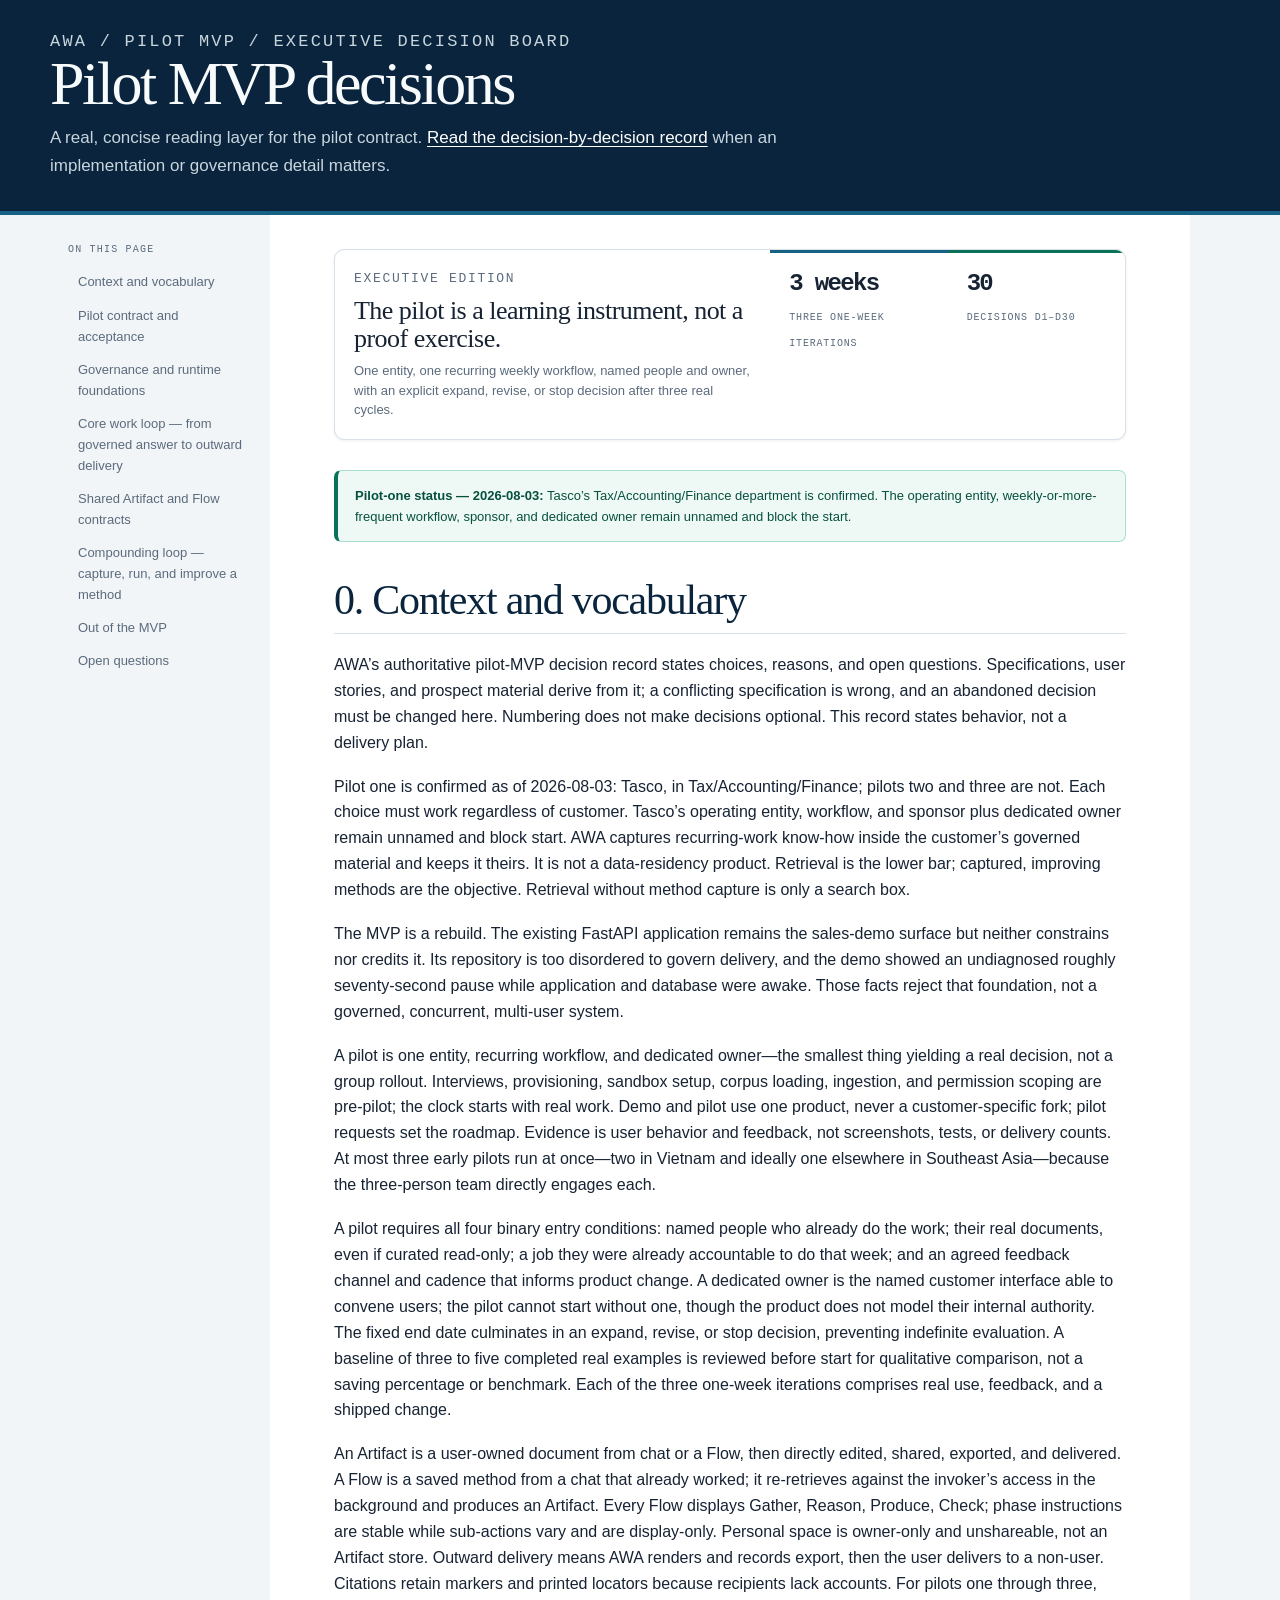
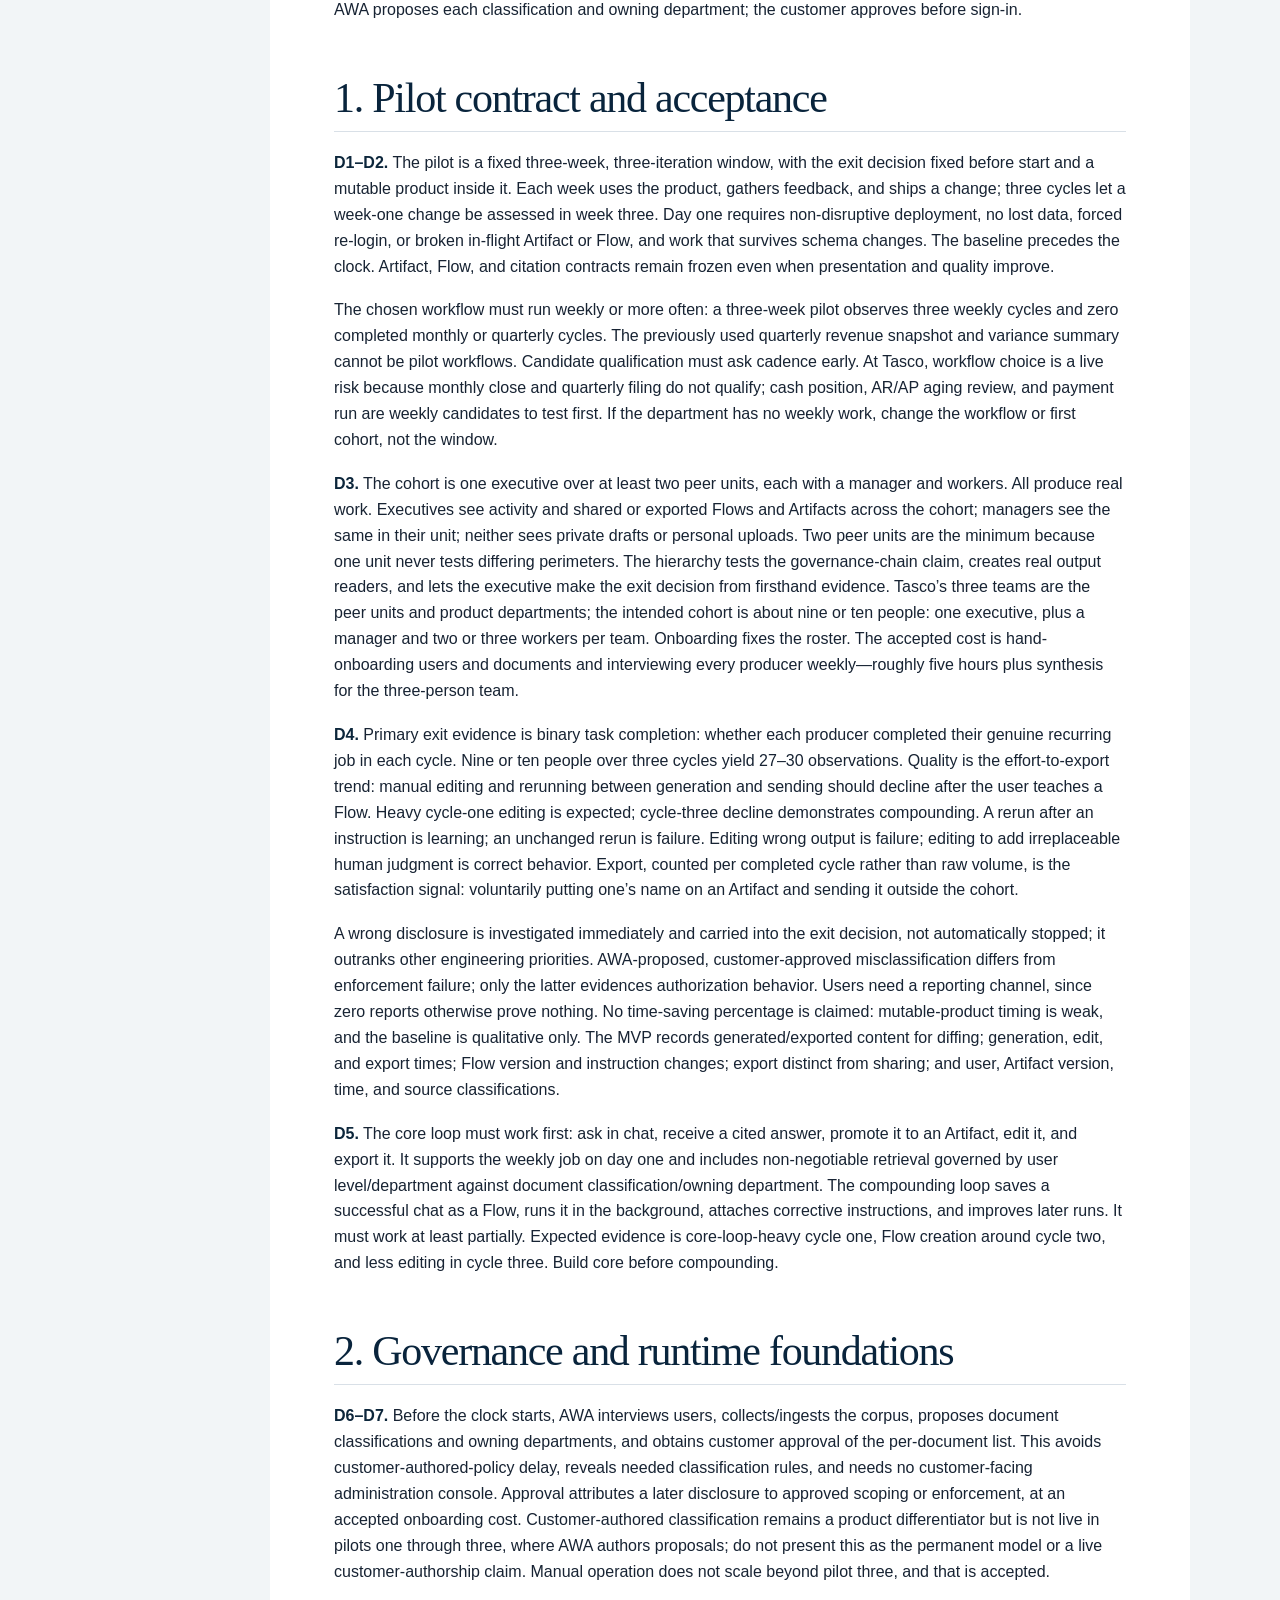
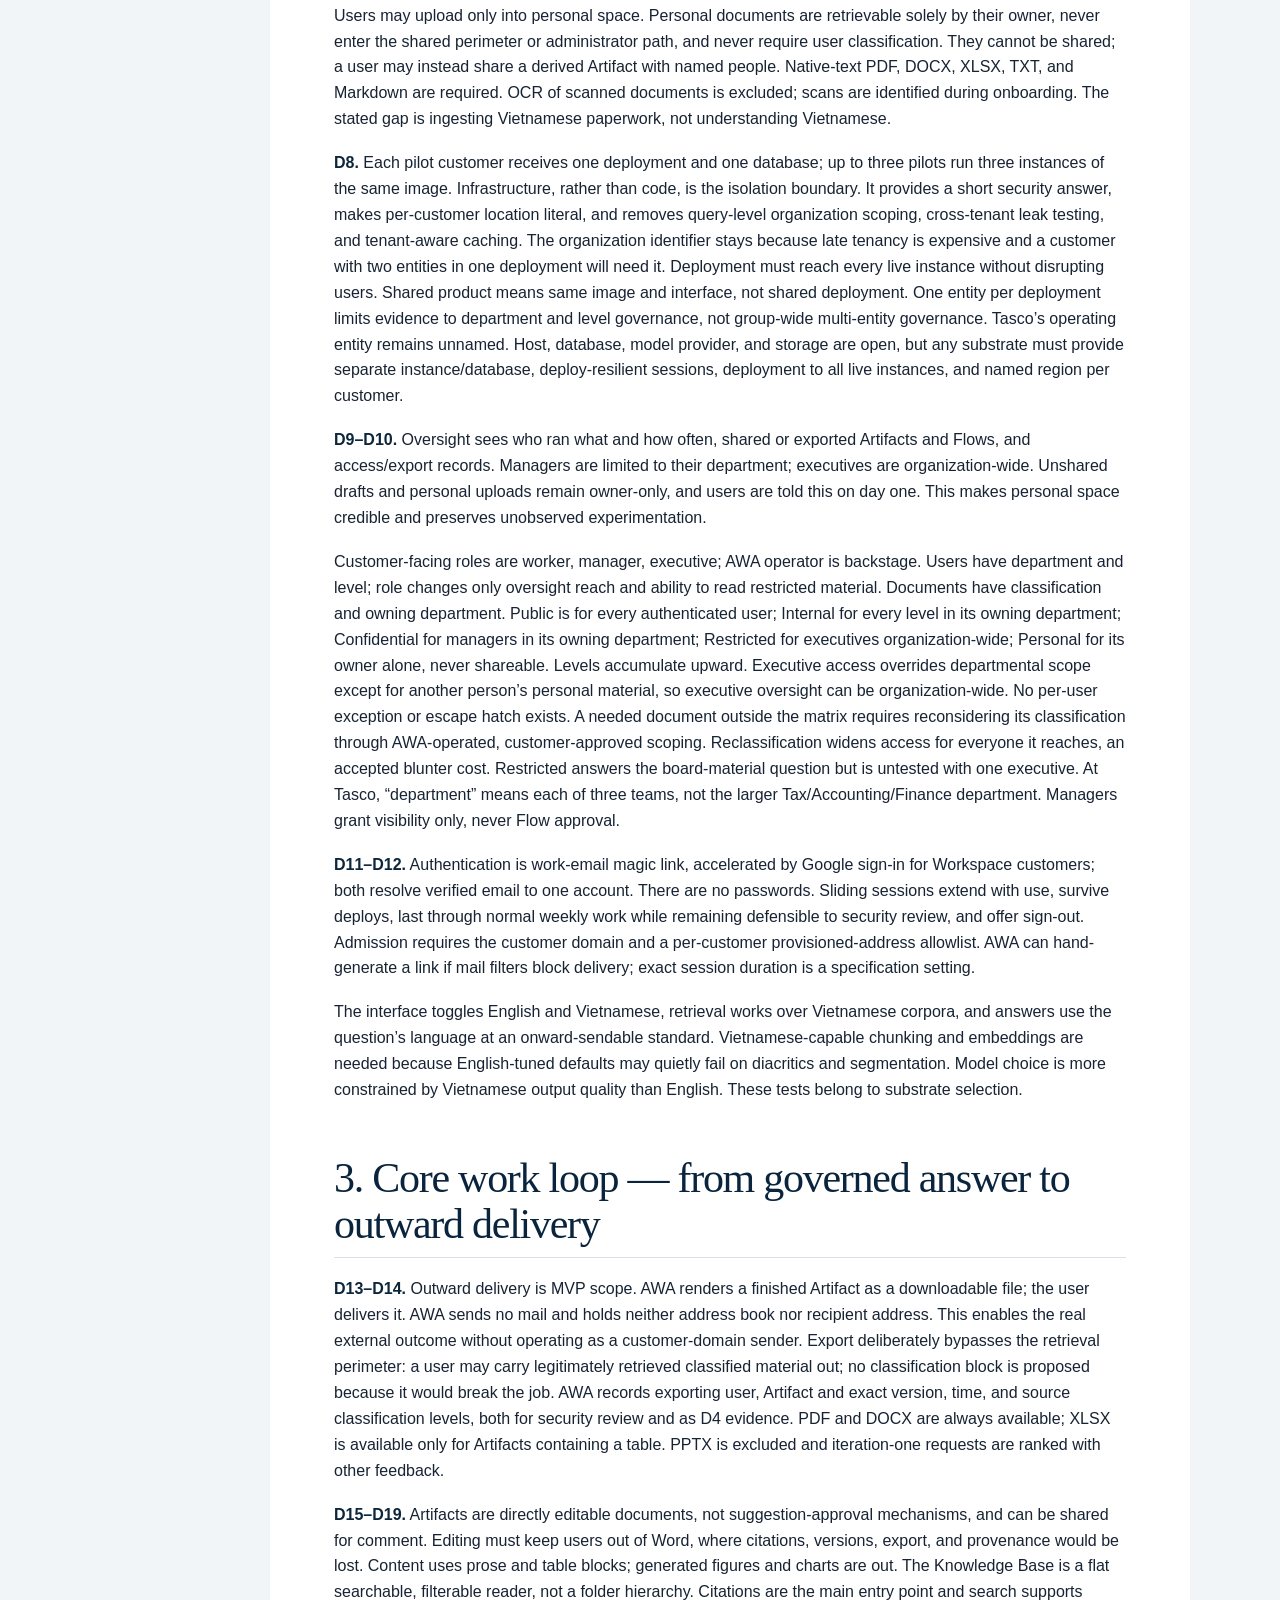
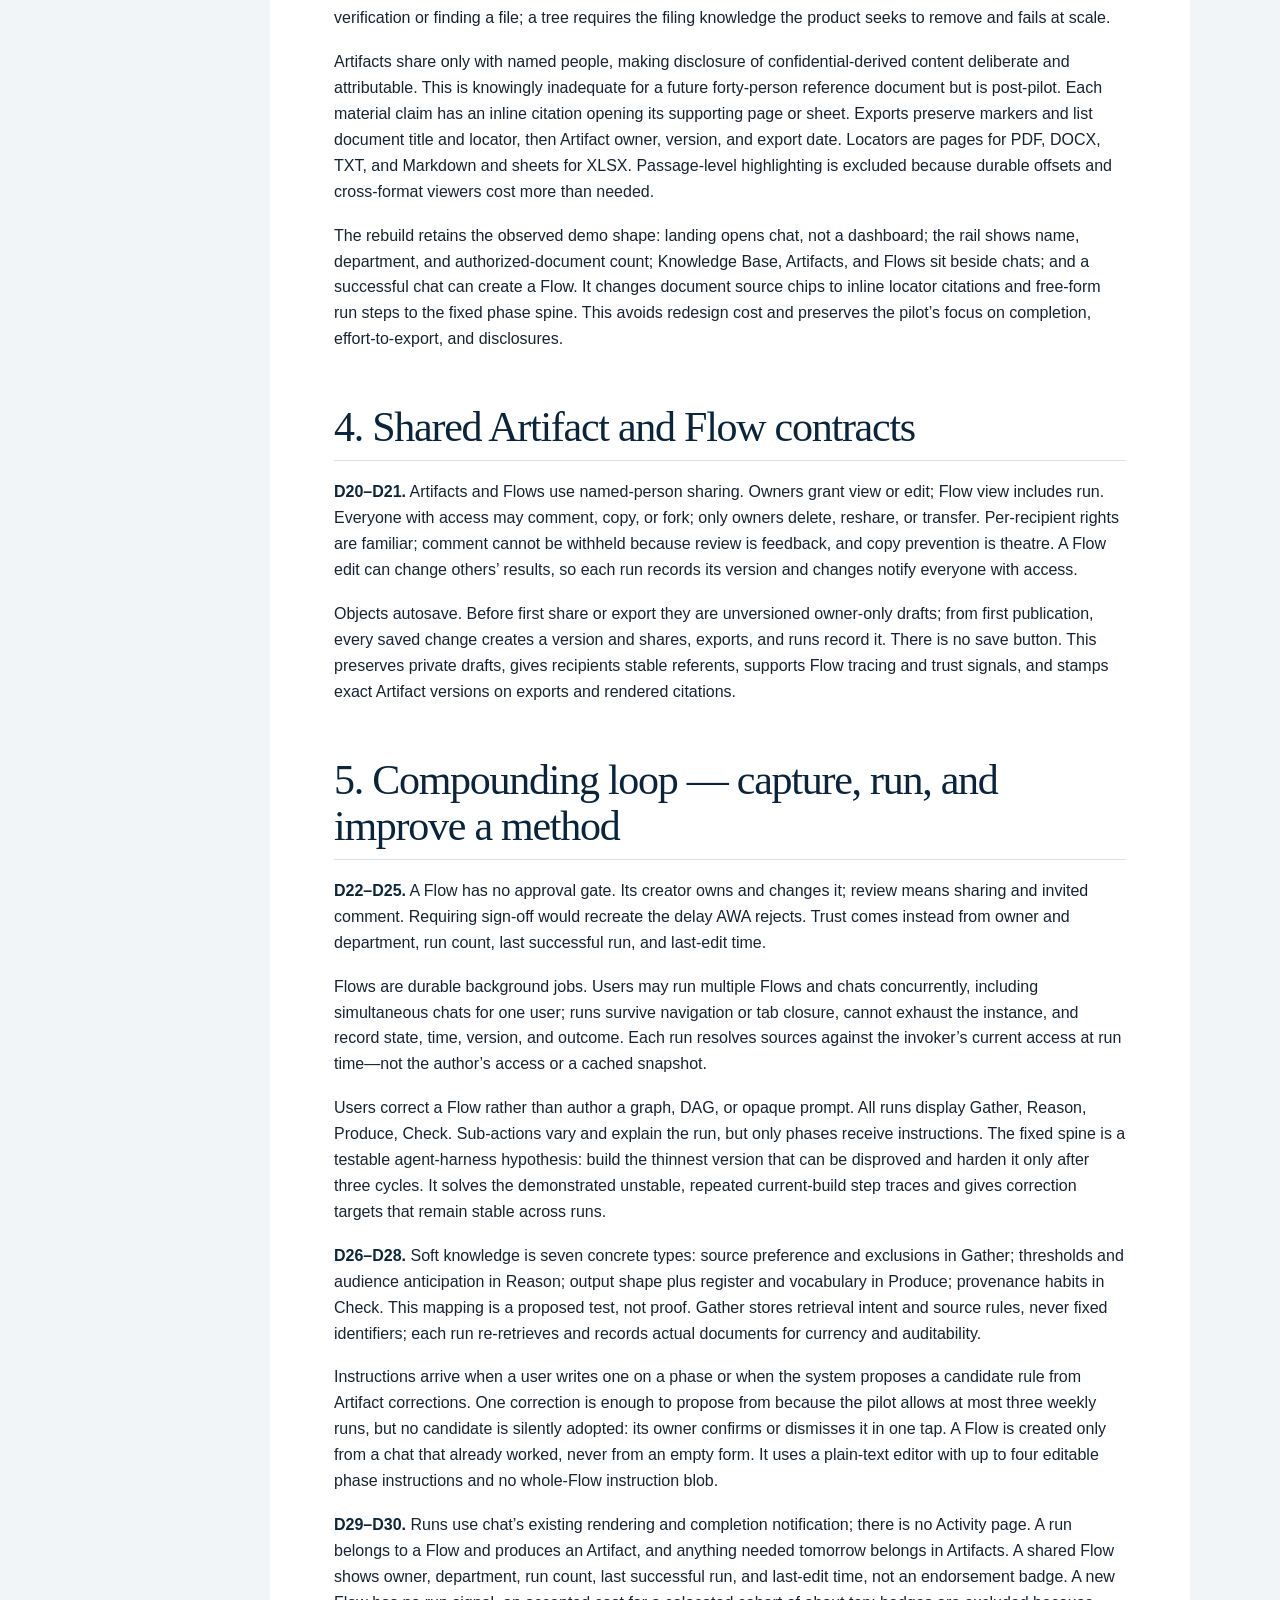
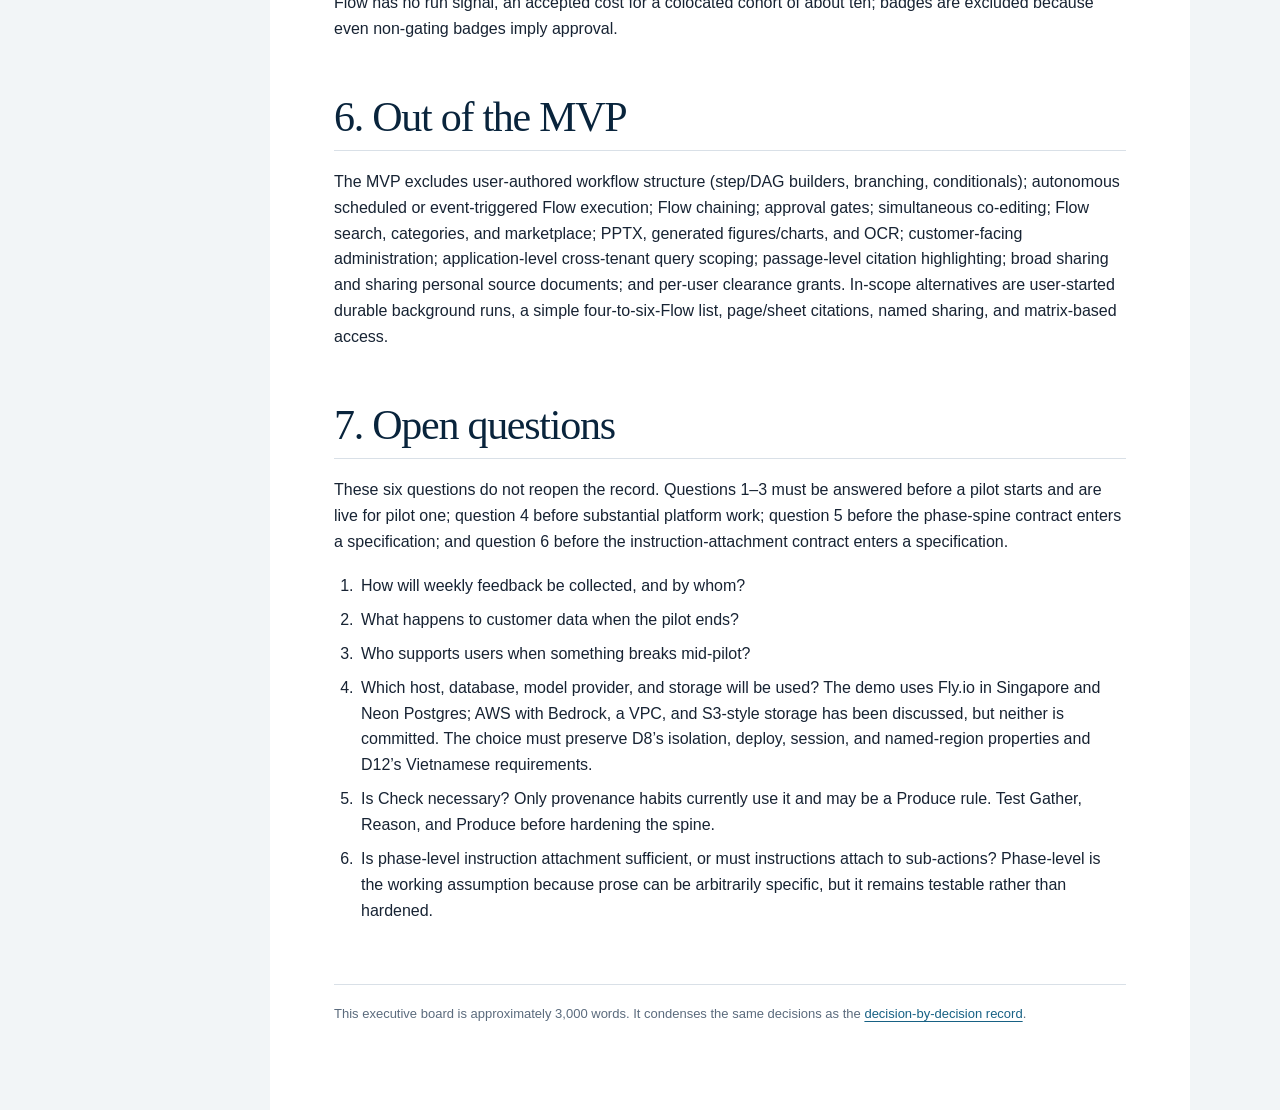
==== commit 6cbe80d5: "docs(pilot-mvp): compress decision record" ====
--- a/site/index.html
+++ b/site/index.html
@@ -16,7 +16,7 @@
 </style>
 </head>
 <body>
-<header class="masthead"><p class="kicker">AWA / pilot MVP / executive decision board</p><h1>Pilot MVP decisions</h1><p>A real, concise reading layer for the pilot contract. <a href="full-record.html">Read the complete decision record</a> when an implementation or governance detail matters.</p></header>
+<header class="masthead"><p class="kicker">AWA / pilot MVP / executive decision board</p><h1>Pilot MVP decisions</h1><p>A real, concise reading layer for the pilot contract. <a href="full-record.html">Read the decision-by-decision record</a> when an implementation or governance detail matters.</p></header>
 <div class="layout"><nav class="nav" aria-label="Executive decision sections"><strong>On this page</strong></nav><main>
 <section class="summary" aria-labelledby="summary-title"><div><p class="kicker" style="color:var(--muted);margin-bottom:8px">Executive edition</p><h2 id="summary-title">The pilot is a learning instrument, not a proof exercise.</h2><p>One entity, one recurring weekly workflow, named people and owner, with an explicit expand, revise, or stop decision after three real cycles.</p></div><div class="metric"><strong>3 weeks</strong><span>Three one-week iterations</span></div><div class="metric"><strong>30</strong><span>Decisions D1–D30</span></div></section>
 <aside class="notice"><strong>Pilot-one status — 2026-08-03:</strong> Tasco’s Tax/Accounting/Finance department is confirmed. The operating entity, weekly-or-more-frequent workflow, sponsor, and dedicated owner remain unnamed and block the start.</aside>
@@ -344,7 +344,7 @@
 testable rather than hardened.</li>
 </ol>
 </article>
-<footer>This executive board is approximately 3,000 words. It condenses, but does not replace, the <a href="full-record.html">complete decision record</a>.</footer>
+<footer>This executive board is approximately 3,000 words. It condenses the same decisions as the <a href="full-record.html">decision-by-decision record</a>.</footer>
 </main></div>
 <script>
 const nav = document.querySelector('.nav');
